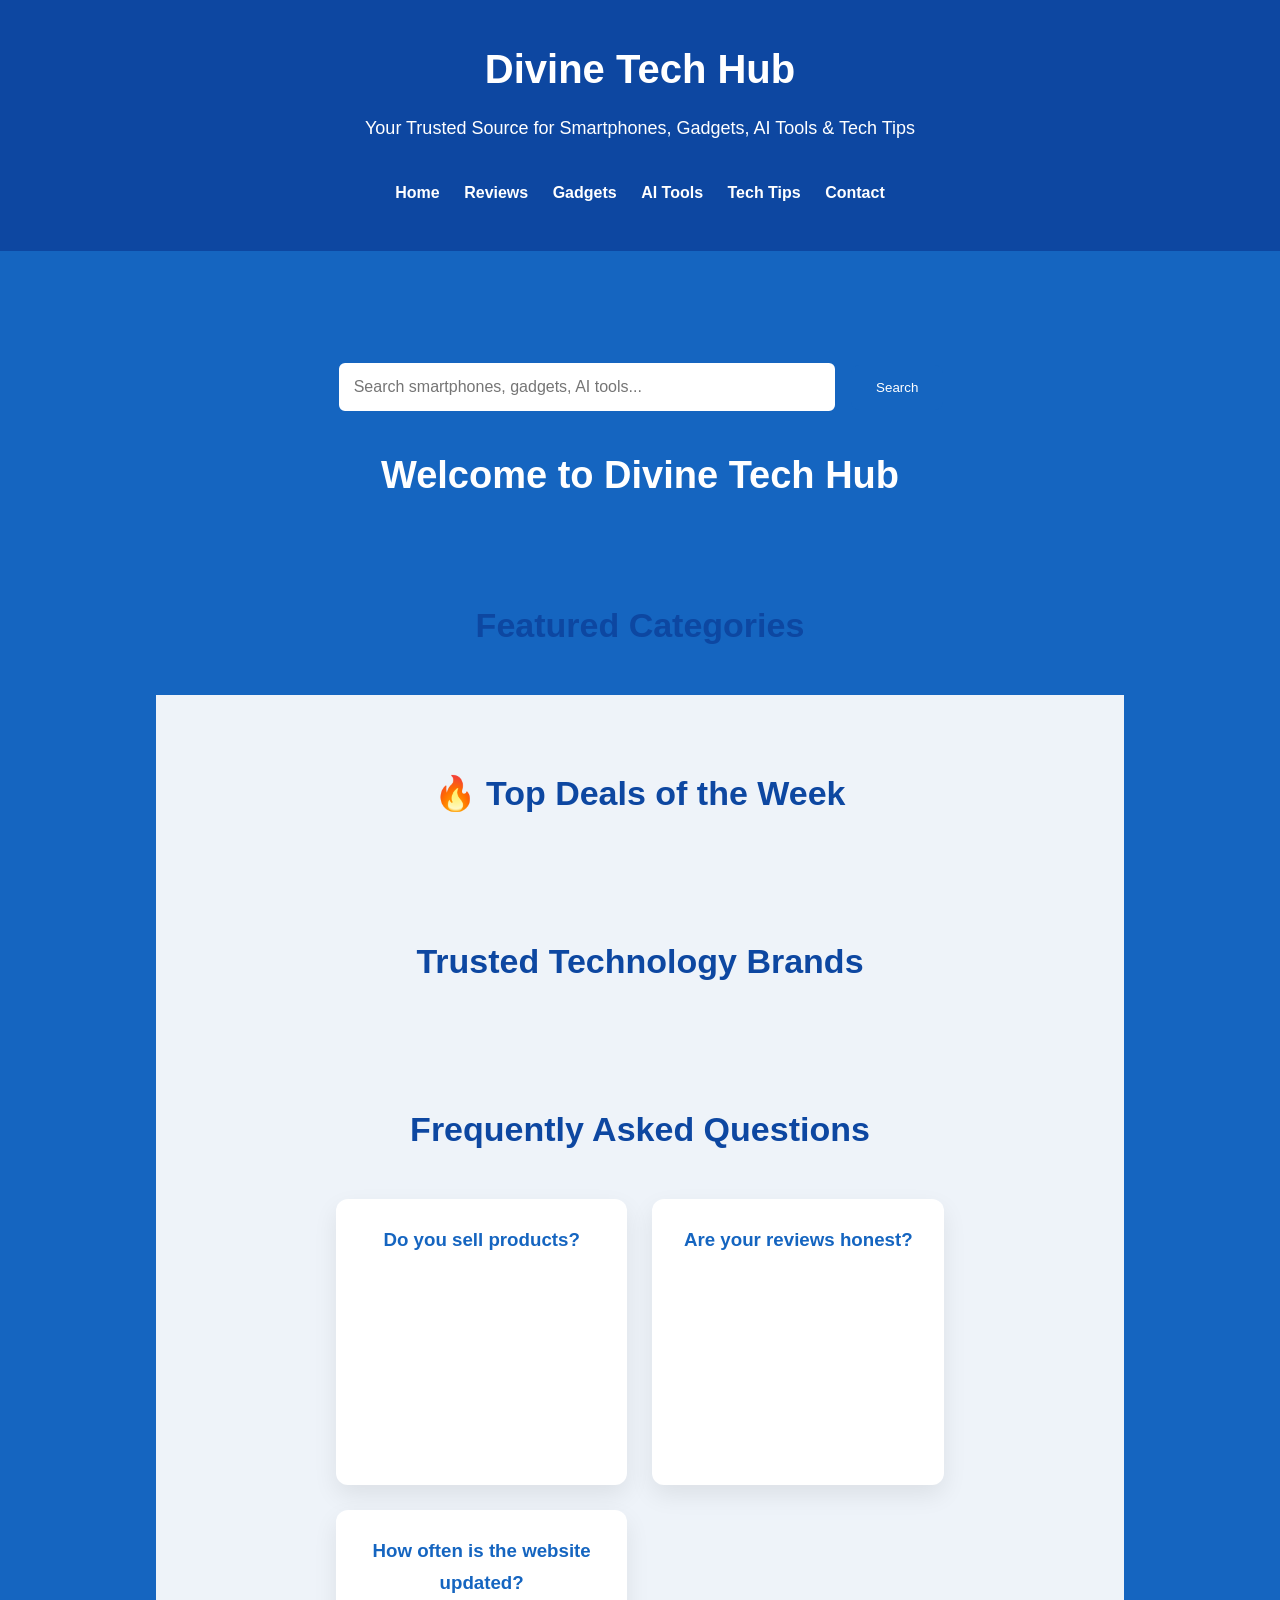
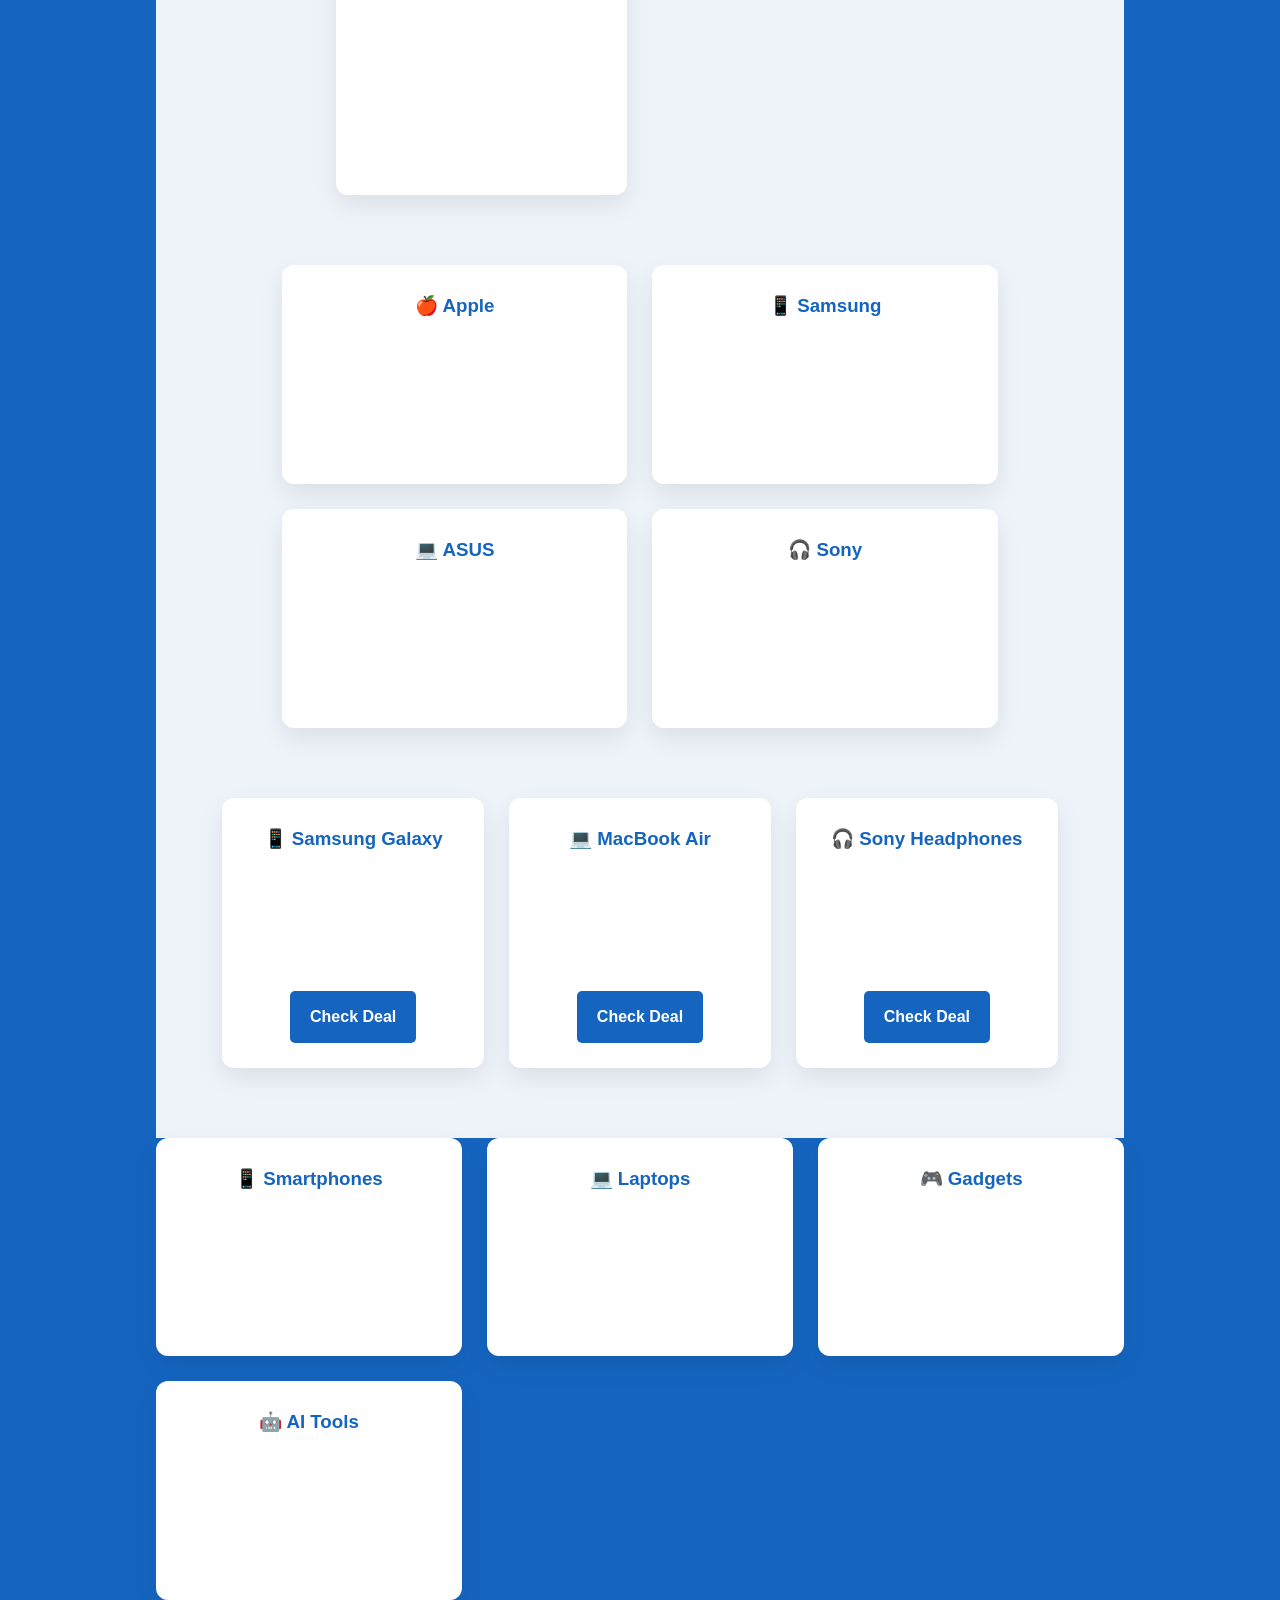
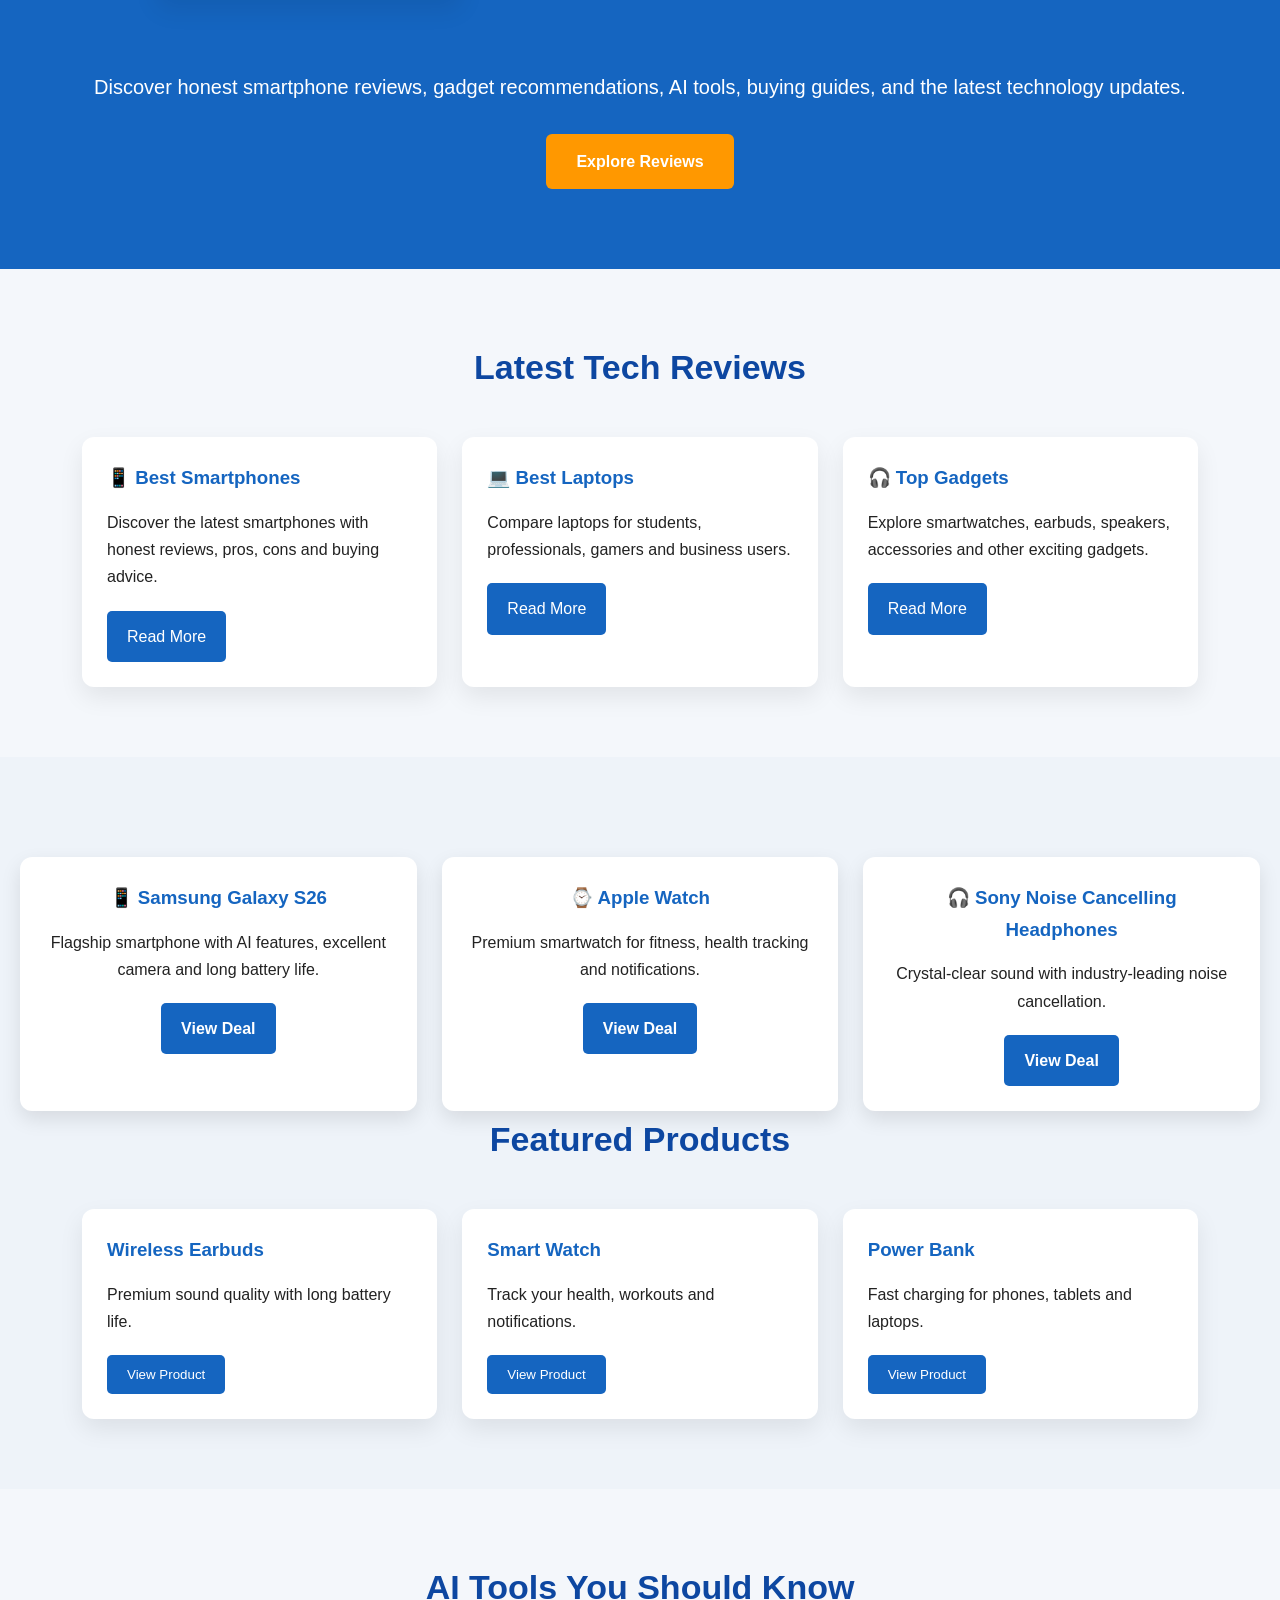
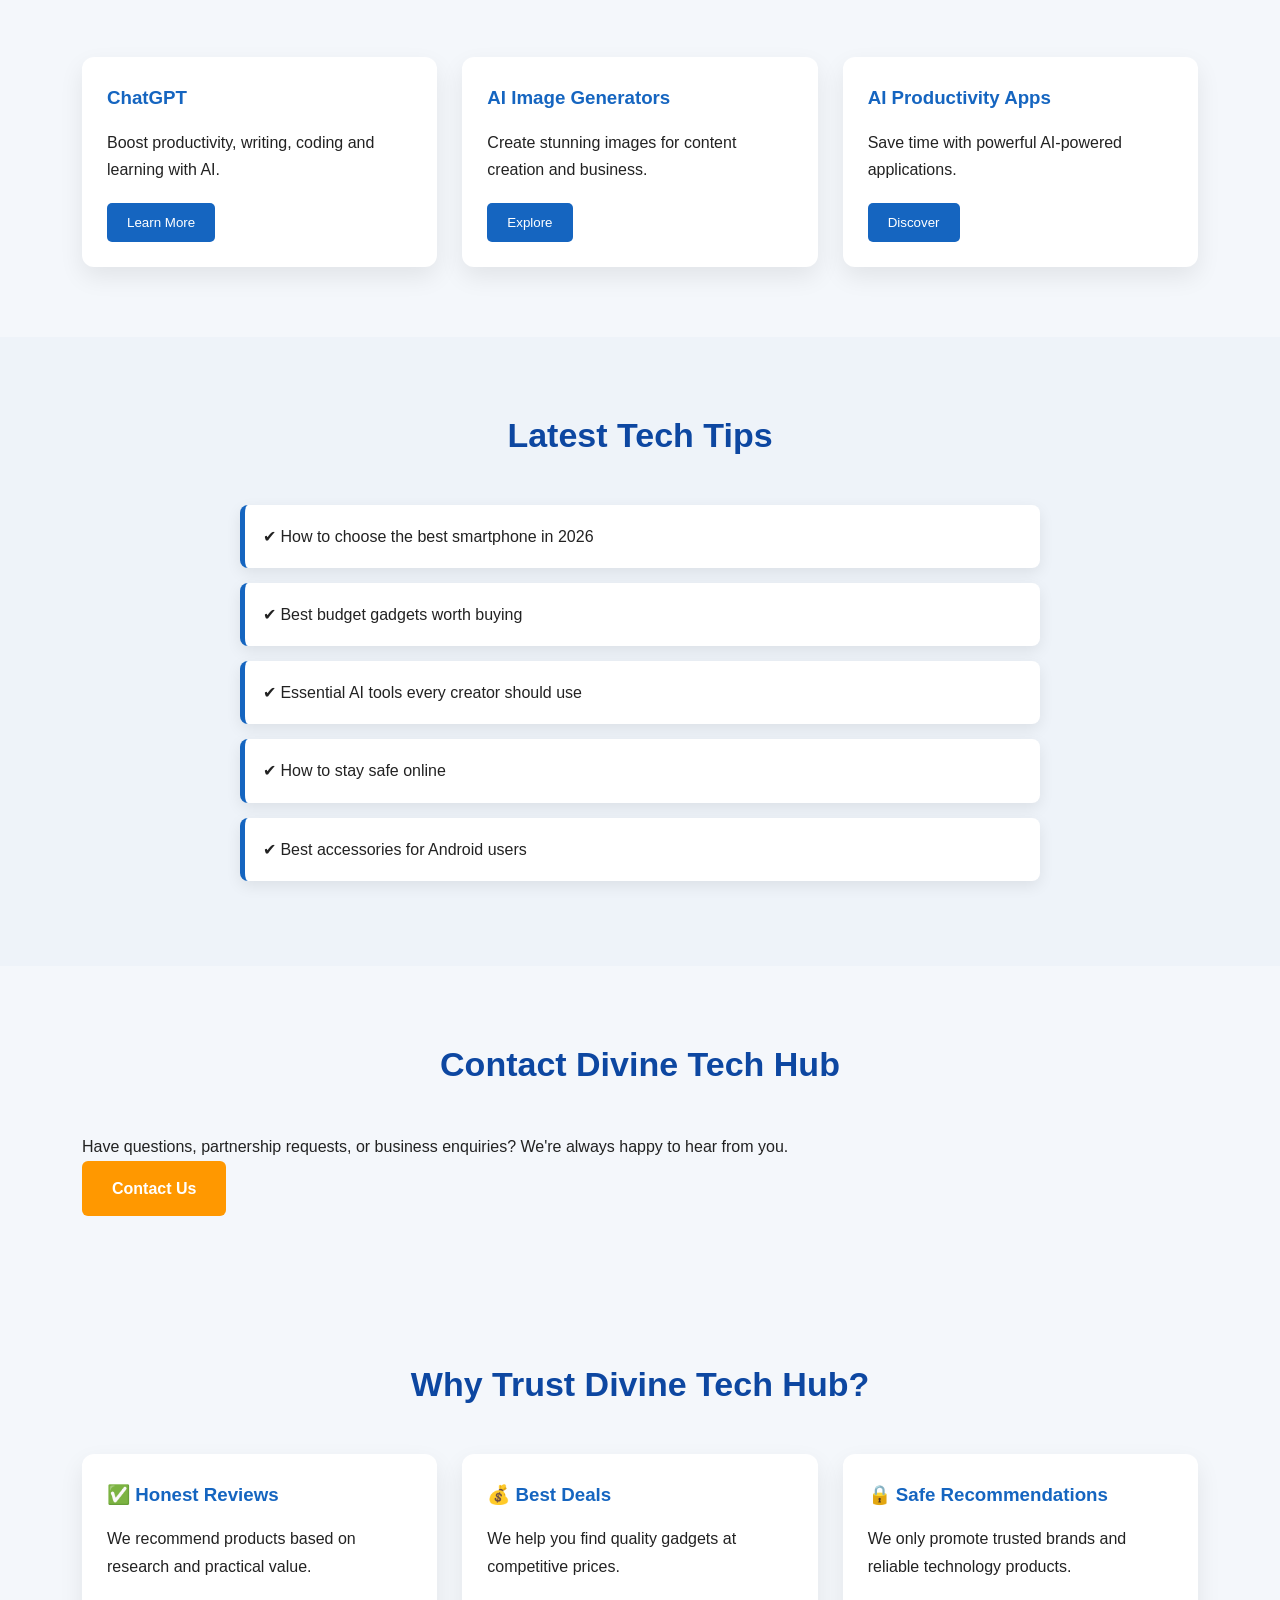
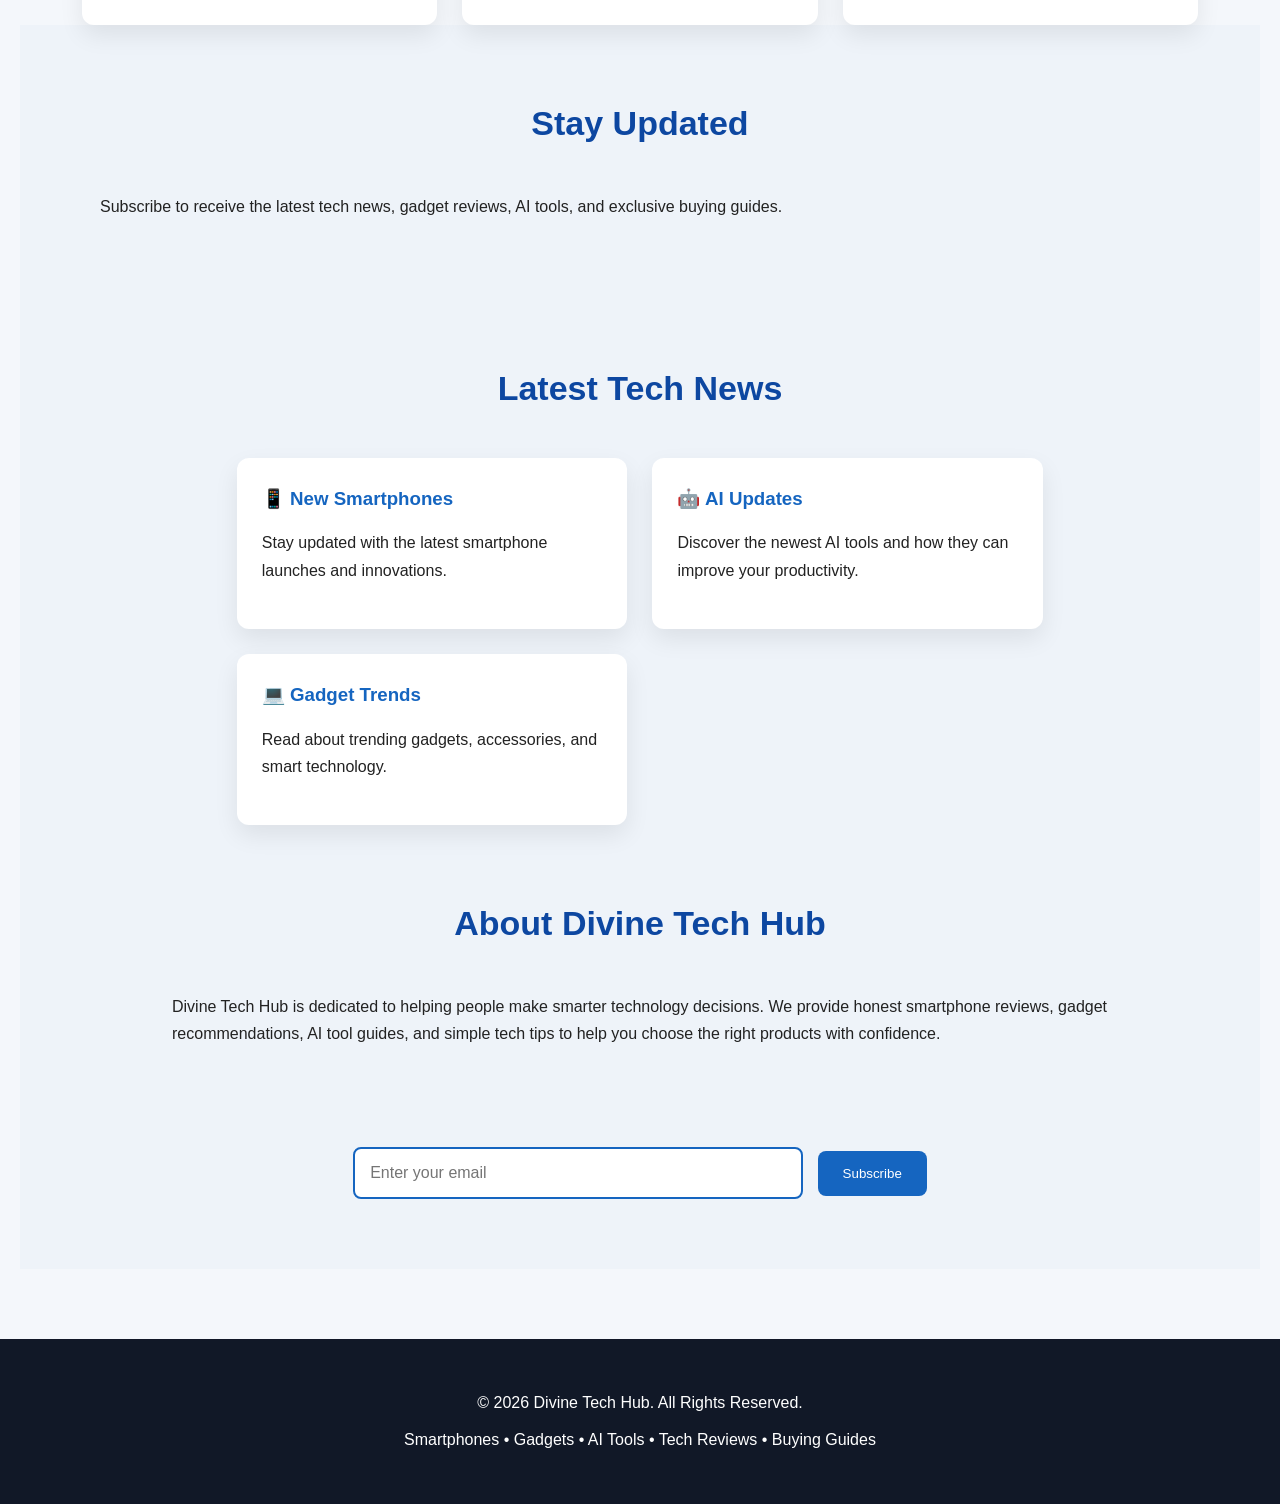
==== index.html @ bb9a8f01 "Update index.html" ====
<!DOCTYPE html>
<html lang="en">
<head>
<meta charset="UTF-8">
<meta name="viewport" content="width=device-width, initial-scale=1.0">
<title>Divine Tech Hub | Smart Technology Reviews & Buying Guides</title>
<link rel="stylesheet" href="style.css">
</head>

<body>

<header class="header">
    <div class="container">
        <h1>Divine Tech Hub</h1>
        <p>Your Trusted Source for Smartphones, Gadgets, AI Tools & Tech Tips</p>

        <nav>
            <ul>
                <li><a href="#home">Home</a></li>
                <li><a href="#reviews">Reviews</a></li>
                <li><a href="#gadgets">Gadgets</a></li>
                <li><a href="#ai">AI Tools</a></li>
                <li><a href="#tips">Tech Tips</a></li>
                <li><a href="#contact">Contact</a></li>
            </ul>
        </nav>
    </div>
</header>

<section id="home" class="hero">
    <div class="search-box">
    <input type="text" placeholder="Search smartphones, gadgets, AI tools...">
    <button>Search</button>
    </div>
    <div class="container">
        <h2>Welcome to Divine Tech Hub</h2>
<section class="section">

<div class="container">

<h2>Featured Categories</h2>
<section class="section dark">

<div class="container">

<h2>🔥 Top Deals of the Week</h2>
<section class="section">

<div class="container">

<h2>Trusted Technology Brands</h2>
<section class="section dark">

<div class="container">

<h2>Frequently Asked Questions</h2>

<div class="cards">

<div class="card">
<h3>Do you sell products?</h3>
<p>No. We review and recommend technology products and may earn a commission if you buy through our affiliate links.</p>
</div>

<div class="card">
<h3>Are your reviews honest?</h3>
<p>Yes. Our goal is to provide clear, balanced, and useful information to help readers make informed decisions.</p>
</div>

<div class="card">
<h3>How often is the website updated?</h3>
<p>We regularly publish new gadget reviews, AI tools, buying guides, and technology news.</p>
</div>

</div>

</div>

</section>
<div class="cards">

<div class="card">
<h3>🍎 Apple</h3>
<p>Premium iPhones, MacBooks, iPads, Apple Watch, and accessories.</p>
</div>

<div class="card">
<h3>📱 Samsung</h3>
<p>Galaxy smartphones, tablets, smartwatches, and home electronics.</p>
</div>

<div class="card">
<h3>💻 ASUS</h3>
<p>Reliable laptops, gaming PCs, and computer accessories.</p>
</div>

<div class="card">
<h3>🎧 Sony</h3>
<p>Industry-leading headphones, cameras, PlayStation, and audio products.</p>
</div>

</div>

</div>

</section>
<div class="cards">

<div class="card">
<h3>📱 Samsung Galaxy</h3>
<p>Flagship performance, amazing camera, and long battery life.</p>
<a href="#" class="btn">Check Deal</a>
</div>

<div class="card">
<h3>💻 MacBook Air</h3>
<p>Lightweight laptop for work, study, and content creation.</p>
<a href="#" class="btn">Check Deal</a>
</div>

<div class="card">
<h3>🎧 Sony Headphones</h3>
<p>Premium sound quality with industry-leading noise cancellation.</p>
<a href="#" class="btn">Check Deal</a>
</div>

</div>

</div>

    </section>
<div class="cards">

<div class="card">
<h3>📱 Smartphones</h3>
<p>Latest Android and iPhone reviews, comparisons, and buying guides.</p>
</div>

<div class="card">
<h3>💻 Laptops</h3>
<p>Best laptops for students, creators, business, and gaming.</p>
</div>

<div class="card">
<h3>🎮 Gadgets</h3>
<p>Smartwatches, earbuds, speakers, accessories, and smart home devices.</p>
</div>

<div class="card">
<h3>🤖 AI Tools</h3>
<p>Discover AI apps that help with work, study, and content creation.</p>
</div>

</div>

</div>

</section>
        <p>
            Discover honest smartphone reviews,
            gadget recommendations, AI tools,
            buying guides, and the latest technology updates.
        </p>

        <a href="#reviews" class="btn">
            Explore Reviews
        </a>
    </div>
</section>

<section id="reviews" class="section">
    <div class="container">

        <h2>Latest Tech Reviews</h2>

        <div class="cards">            <div class="card">
                <h3>📱 Best Smartphones</h3>
                <p>Discover the latest smartphones with honest reviews, pros, cons and buying advice.</p>
                <a href="#">Read More</a>
            </div>

            <div class="card">
                <h3>💻 Best Laptops</h3>
                <p>Compare laptops for students, professionals, gamers and business users.</p>
                <a href="#">Read More</a>
            </div>

            <div class="card">
                <h3>🎧 Top Gadgets</h3>
                <p>Explore smartwatches, earbuds, speakers, accessories and other exciting gadgets.</p>
                <a href="#">Read More</a>
            </div>

        </div>

    </div>
</section>

<section id="gadgets" class="section dark">
    <div class="featured-products">

<div class="card">
<h3>📱 Samsung Galaxy S26</h3>
<p>Flagship smartphone with AI features, excellent camera and long battery life.</p>
<a href="#" class="btn">View Deal</a>
</div>

<div class="card">
<h3>⌚ Apple Watch</h3>
<p>Premium smartwatch for fitness, health tracking and notifications.</p>
<a href="#" class="btn">View Deal</a>
</div>

<div class="card">
<h3>🎧 Sony Noise Cancelling Headphones</h3>
<p>Crystal-clear sound with industry-leading noise cancellation.</p>
<a href="#" class="btn">View Deal</a>
</div>

    </div>

<div class="container">

<h2>Featured Products</h2>

<div class="cards">

<div class="card">
<h3>Wireless Earbuds</h3>
<p>Premium sound quality with long battery life.</p>
<button>View Product</button>
</div>

<div class="card">
<h3>Smart Watch</h3>
<p>Track your health, workouts and notifications.</p>
<button>View Product</button>
</div>

<div class="card">
<h3>Power Bank</h3>
<p>Fast charging for phones, tablets and laptops.</p>
<button>View Product</button>
</div>

</div>

</div>

</section><section id="ai" class="section">

<div class="container">

<h2>AI Tools You Should Know</h2>

<div class="cards">

<div class="card">
<h3>ChatGPT</h3>
<p>Boost productivity, writing, coding and learning with AI.</p>
<button>Learn More</button>
</div>

<div class="card">
<h3>AI Image Generators</h3>
<p>Create stunning images for content creation and business.</p>
<button>Explore</button>
</div>

<div class="card">
<h3>AI Productivity Apps</h3>
<p>Save time with powerful AI-powered applications.</p>
<button>Discover</button>
</div>

</div>

</div>

</section>

<section id="tips" class="section dark">

<div class="container">

<h2>Latest Tech Tips</h2>

<ul class="tips">

<li>✔ How to choose the best smartphone in 2026</li>

<li>✔ Best budget gadgets worth buying</li>

<li>✔ Essential AI tools every creator should use</li>

<li>✔ How to stay safe online</li>

<li>✔ Best accessories for Android users</li>

</ul>

</div>

  </section><section id="contact" class="section">

<div class="container">

<h2>Contact Divine Tech Hub</h2>

<p>
Have questions, partnership requests, or business enquiries?
We're always happy to hear from you.
</p>

<a href="mailto:contact@divinetechhub.com" class="btn">
Contact Us
</a>

</div>

</section>
    <section class="section">

<div class="container">

<h2>Why Trust Divine Tech Hub?</h2>

<div class="cards">

<div class="card">
<h3>✅ Honest Reviews</h3>
<p>We recommend products based on research and practical value.</p>
</div>

<div class="card">
<h3>💰 Best Deals</h3>
<p>We help you find quality gadgets at competitive prices.</p>
</div>

<div class="card">
<h3>🔒 Safe Recommendations</h3>
<p>We only promote trusted brands and reliable technology products.</p>
</div>

</div>

</div>
        <section class="section dark">

<div class="container">

<h2>Stay Updated</h2>

<p>Subscribe to receive the latest tech news, gadget reviews, AI tools, and exclusive buying guides.</p>
<section class="section">

<div class="container">
<section class="section dark">

<div class="container">

<h2>Latest Tech News</h2>

<div class="cards">

<div class="card">
<h3>📱 New Smartphones</h3>
<p>Stay updated with the latest smartphone launches and innovations.</p>
</div>

<div class="card">
<h3>🤖 AI Updates</h3>
<p>Discover the newest AI tools and how they can improve your productivity.</p>
</div>

<div class="card">
<h3>💻 Gadget Trends</h3>
<p>Read about trending gadgets, accessories, and smart technology.</p>
</div>

</div>

</div>

</section>
<h2>About Divine Tech Hub</h2>

<p>
Divine Tech Hub is dedicated to helping people make smarter technology decisions.
We provide honest smartphone reviews, gadget recommendations, AI tool guides, and simple tech tips to help you choose the right products with confidence.
</p>

</div>

</section>
<form class="newsletter">

<input type="email" placeholder="Enter your email">

<button type="submit">Subscribe</button>

</form>

</div>

        </section>

                                                                   </section>

<footer>

<div class="container">

<p>&copy; 2026 Divine Tech Hub. All Rights Reserved.</p>

<p>
Smartphones • Gadgets • AI Tools • Tech Reviews • Buying Guides
</p>

</div>

</footer>

</body>

  </html>
---- style.css ----
/* ===============================
   DIVINE TECH HUB
   PREMIUM STYLE
================================= */

*{
    margin:0;
    padding:0;
    box-sizing:border-box;
}

body{
    font-family:Arial,Helvetica,sans-serif;
    background:#f4f7fb;
    color:#222;
    line-height:1.7;
}

.container{
    width:90%;
    max-width:1200px;
    margin:auto;
}

.header{
    background:#0d47a1;
    color:#fff;
    text-align:center;
    padding:35px 20px;
}

.header h1{
    font-size:40px;
    margin-bottom:10px;
}

.header p{
    font-size:18px;
}

nav ul{
    list-style:none;
    margin-top:25px;
}

nav ul li{
    display:inline-block;
    margin:10px;
}

nav ul li a{
    color:#fff;
    text-decoration:none;
    font-weight:bold;
}

.hero{
    background:#1565c0;
    color:white;
    text-align:center;
    padding:80px 20px;
}

.hero h2{
    font-size:38px;
    margin-bottom:20px;
}

.hero p{
    font-size:20px;
    margin-bottom:30px;
  }.btn{
    display:inline-block;
    background:#ff9800;
    color:white;
    text-decoration:none;
    padding:14px 30px;
    border-radius:6px;
    font-weight:bold;
    transition:.3s;
}

.btn:hover{
    background:#e68900;
}.featured-products{
display:grid;
grid-template-columns:repeat(auto-fit,minmax(280px,1fr));
gap:25px;
margin-top:30px;
}

.featured-products .card{
background:#fff;
border-radius:12px;
padding:25px;
box-shadow:0 8px 20px rgba(0,0,0,.1);
text-align:center;
}

.featured-products .card:hover{
transform:translateY(-8px);
transition:.3s;
   }

.section{
    padding:70px 20px;
}

.dark{
    background:#eef3f9;
}

.section h2{
    text-align:center;
    font-size:34px;
    margin-bottom:40px;
    color:#0d47a1;
}

.cards{
    display:grid;
    grid-template-columns:repeat(auto-fit,minmax(260px,1fr));
    gap:25px;
}

.card{
    background:white;
    border-radius:12px;
    padding:25px;
    box-shadow:0 10px 25px rgba(0,0,0,.08);
    transition:.3s;
}

.card:hover{
    transform:translateY(-8px);
}

.card h3{
    margin-bottom:15px;
    color:#1565c0;
}

.card p{
    margin-bottom:20px;
}

.card a,
.card button{
    display:inline-block;
    background:#1565c0;
    color:white;
    border:none;
    padding:12px 20px;
    border-radius:5px;
    cursor:pointer;
    text-decoration:none;
  }.card button:hover,
.card a:hover{
    background:#0d47a1;
}

.tips{
    max-width:800px;
    margin:0 auto;
    list-style:none;
}

.tips li{
    background:white;
    margin:15px 0;
    padding:18px;
    border-left:5px solid #1565c0;
    border-radius:8px;
    box-shadow:0 5px 15px rgba(0,0,0,.08);
}

footer{
    background:#111827;
    color:white;
    text-align:center;
    padding:40px 20px;
}

footer p{
    margin:10px 0;
}

@media(max-width:768px){

.header h1{
    font-size:30px;
}

.hero h2{
    font-size:28px;
}

.hero p{
    font-size:17px;
}

nav ul li{
    display:block;
    margin:12px 0;
}

.section h2{
    font-size:28px;
}

  }.search-box{
    margin:30px auto;
    text-align:center;
}

.search-box input{
    width:70%;
    max-width:500px;
    padding:15px;
    border:2px solid #1565c0;
    border-radius:8px;
    font-size:16px;
}

.search-box button{
    padding:15px 25px;
    background:#1565c0;
    color:white;
    border:none;
    border-radius:8px;
    cursor:pointer;
    margin-left:10px;
   }
.newsletter{
text-align:center;
margin-top:30px;
}

.newsletter input{
padding:15px;
width:60%;
max-width:450px;
border:2px solid #1565c0;
border-radius:8px;
font-size:16px;
}

.newsletter button{
padding:15px 25px;
background:#1565c0;
color:white;
border:none;
border-radius:8px;
cursor:pointer;
margin-left:10px;
}
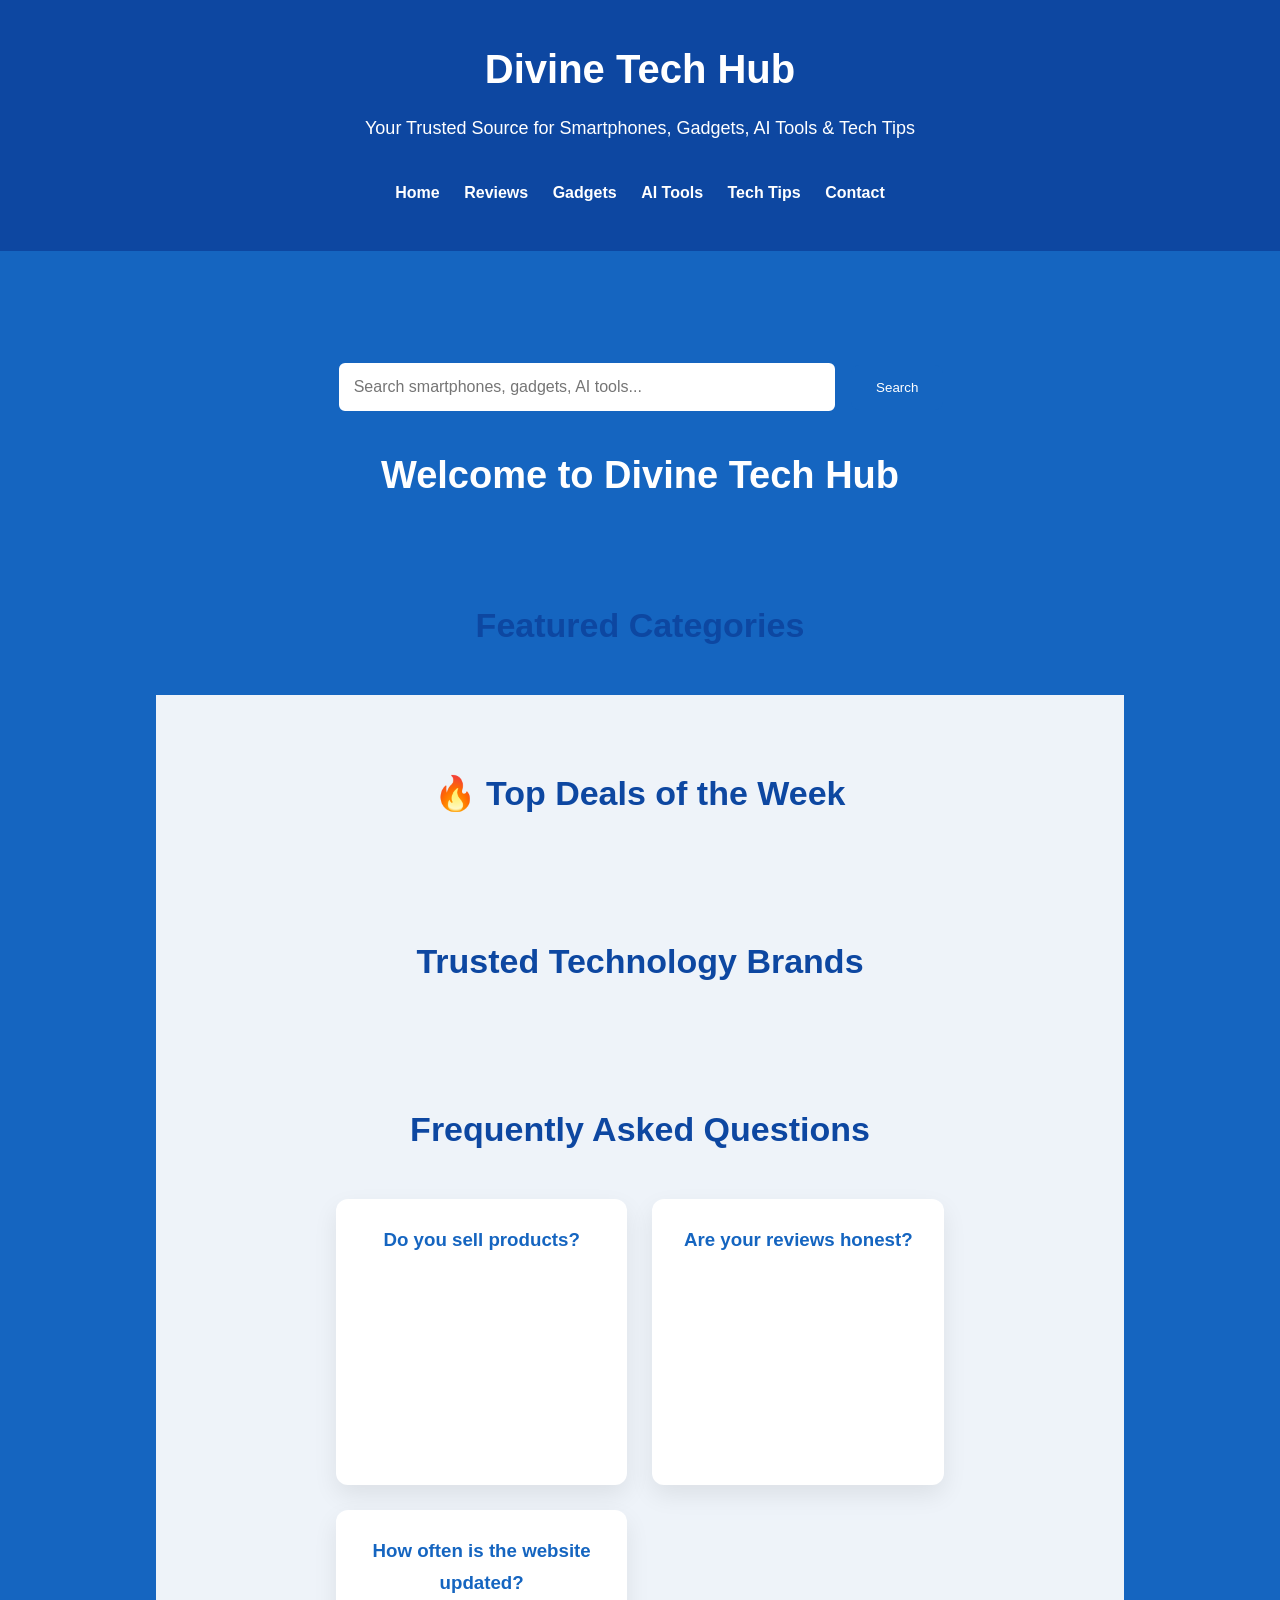
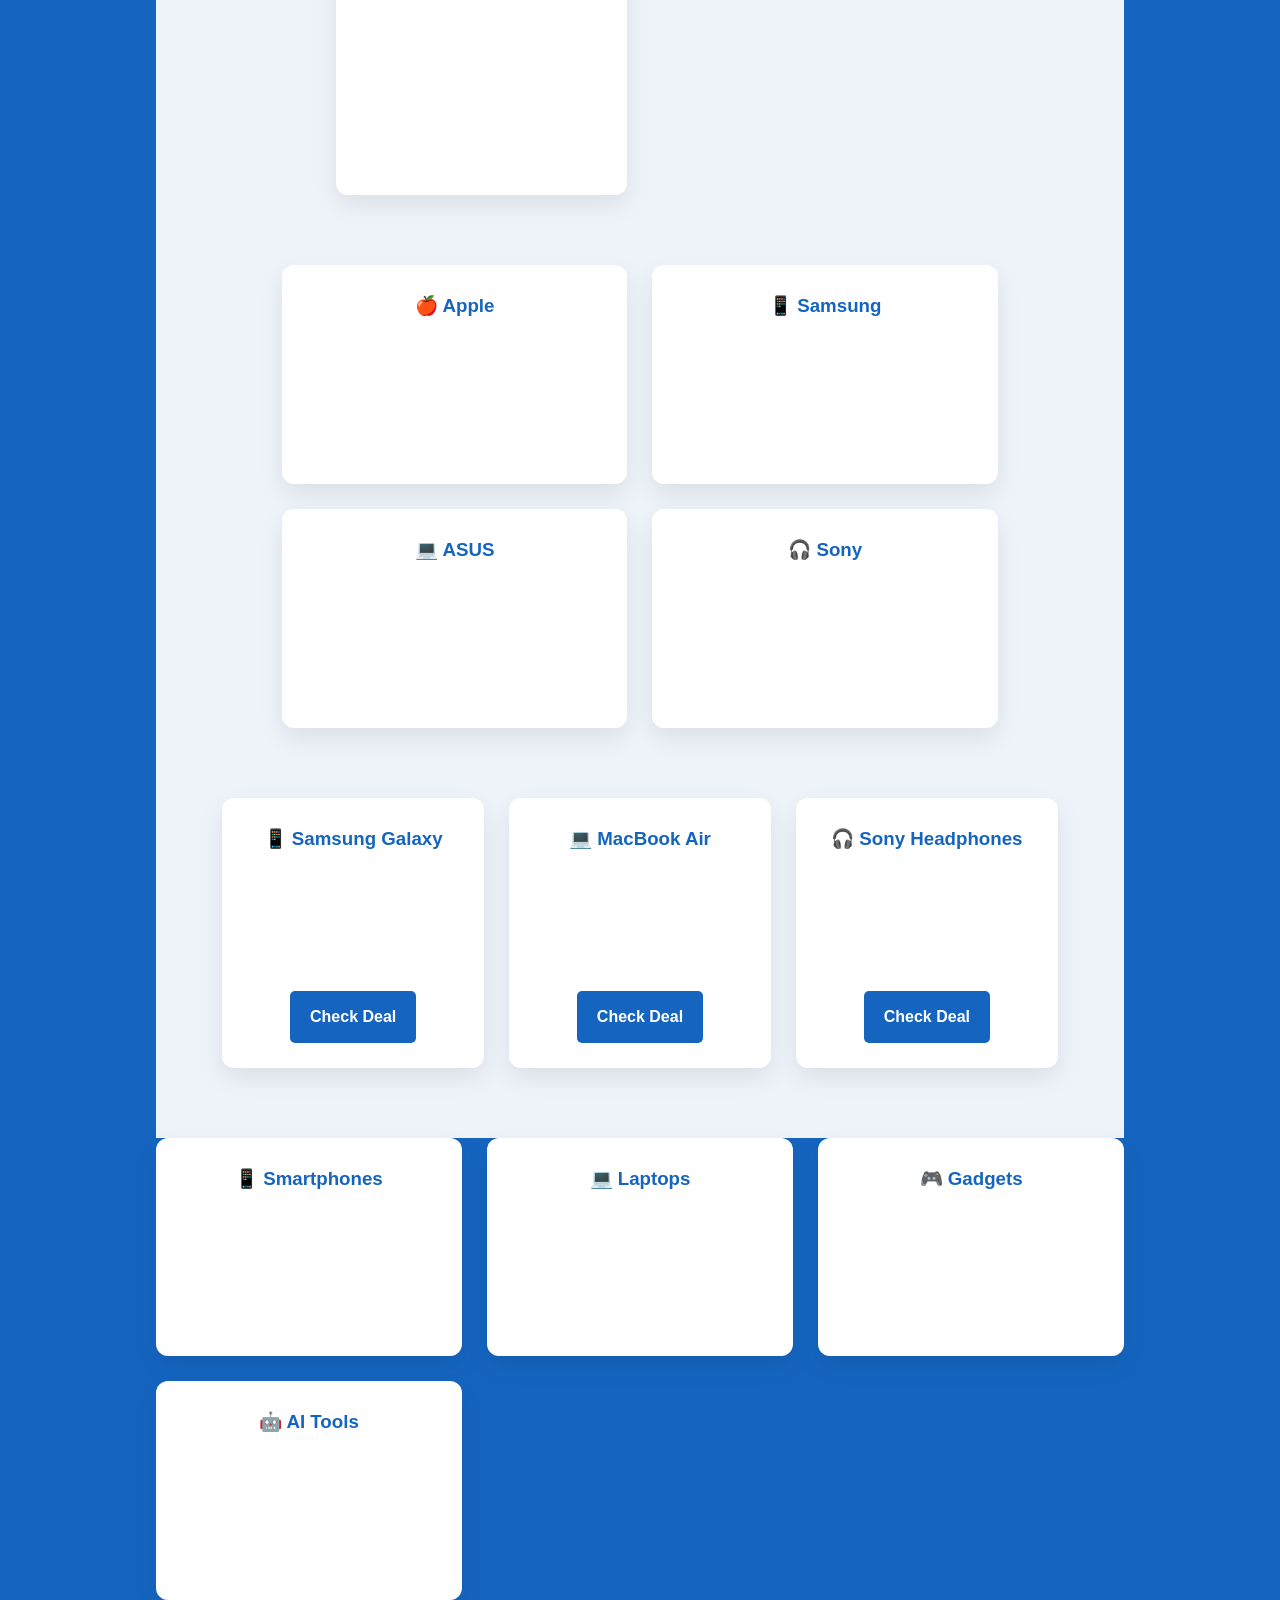
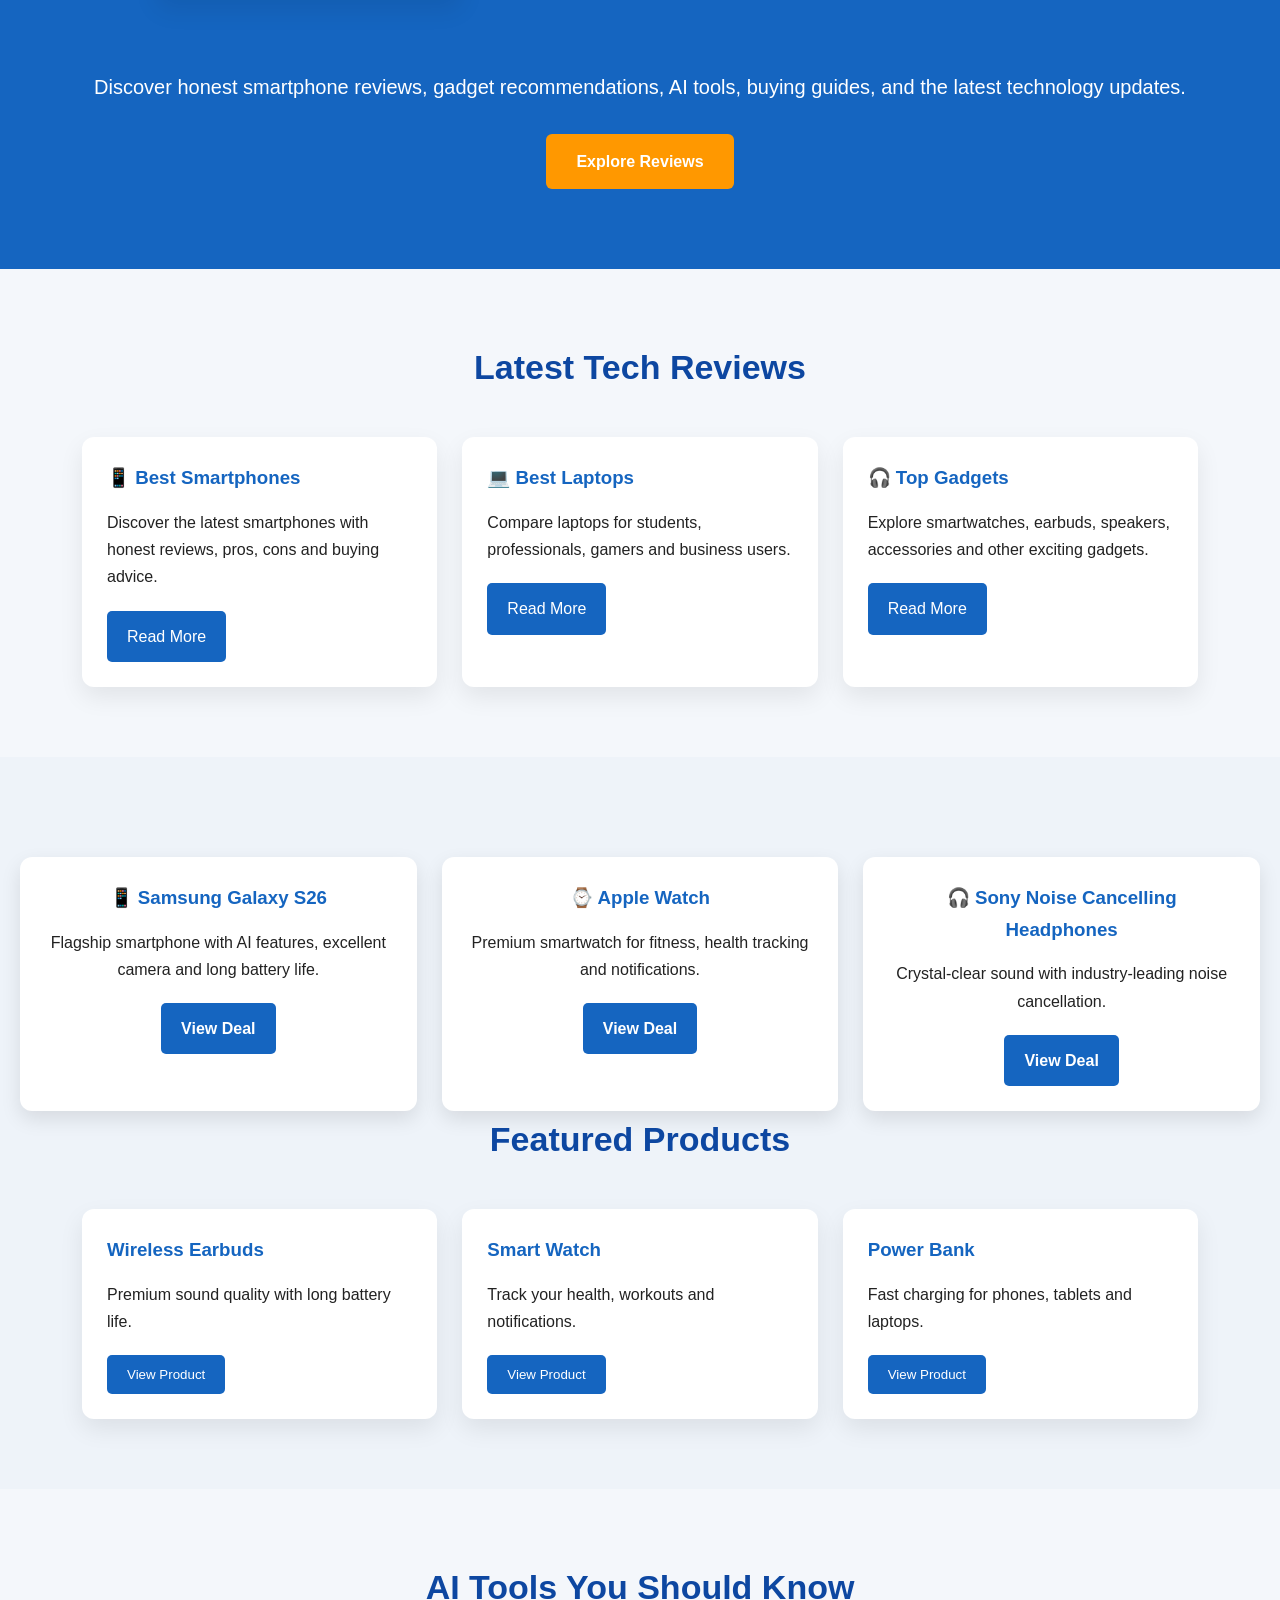
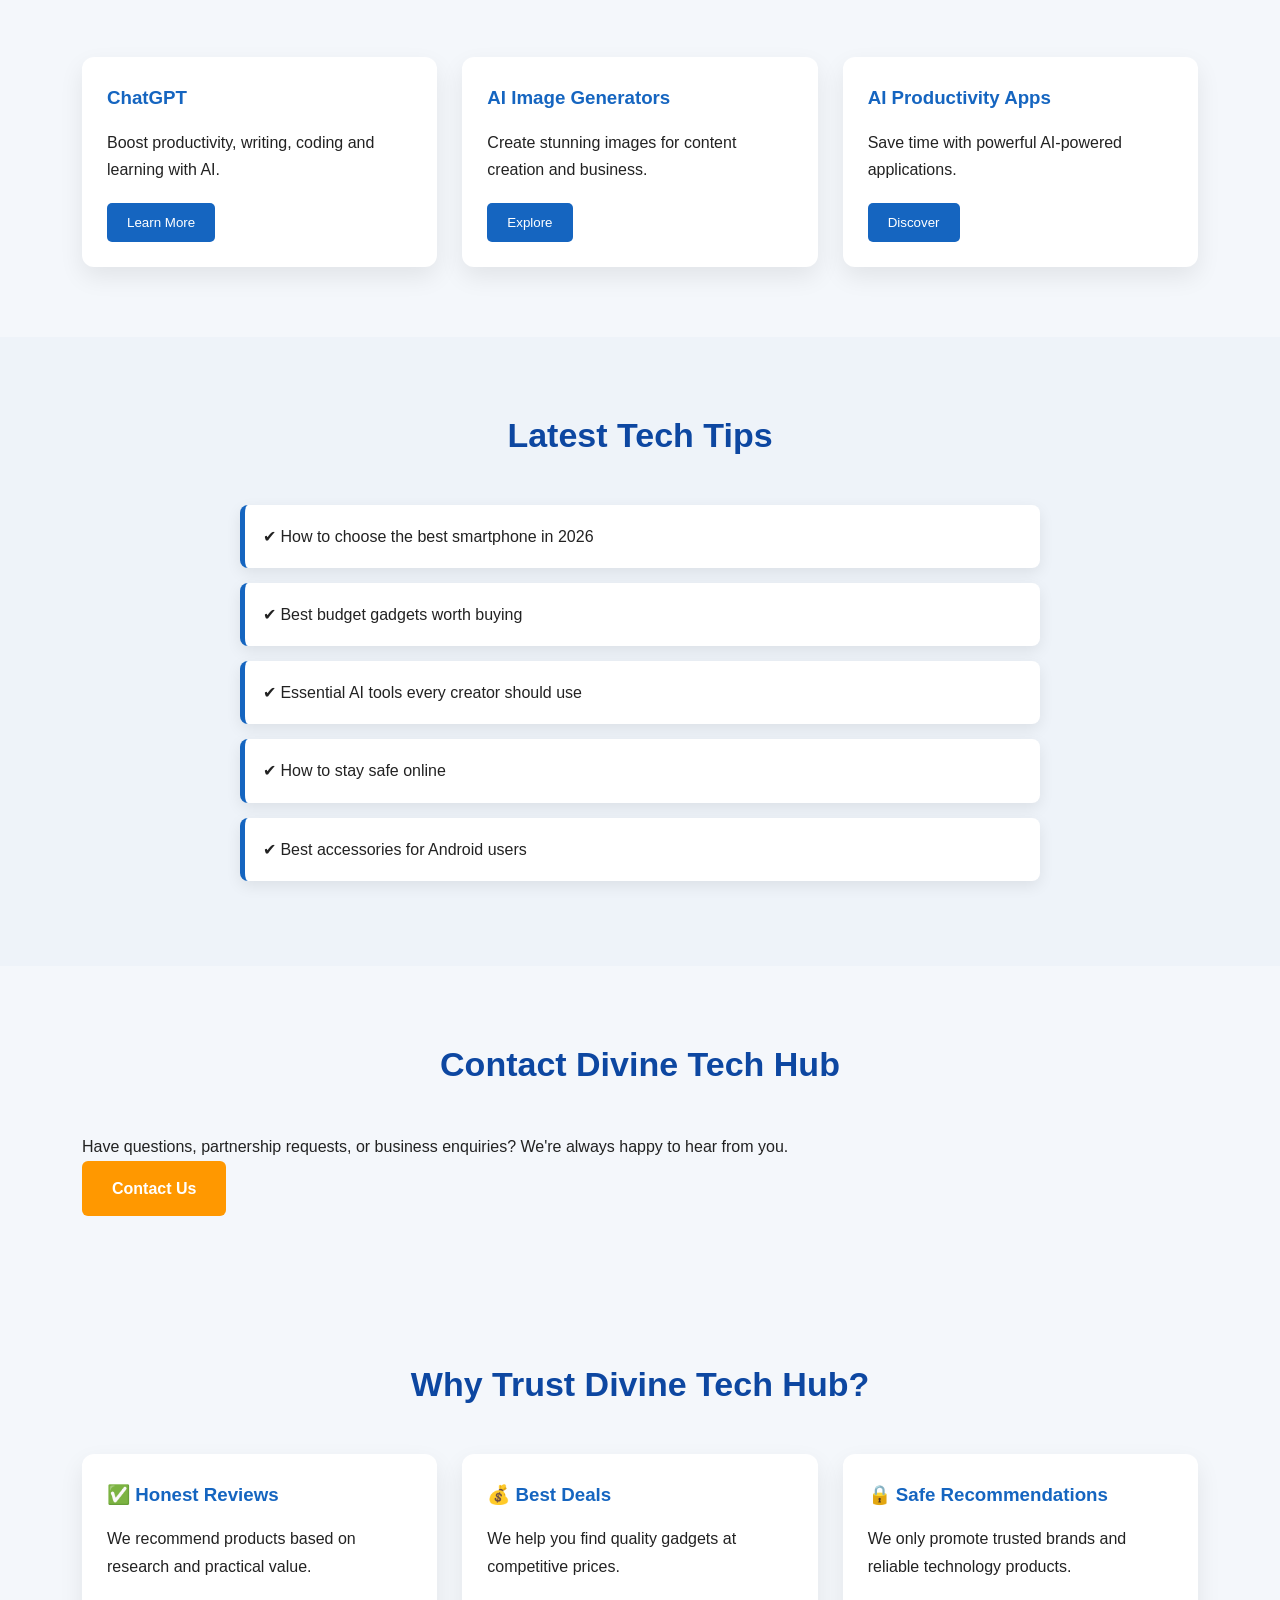
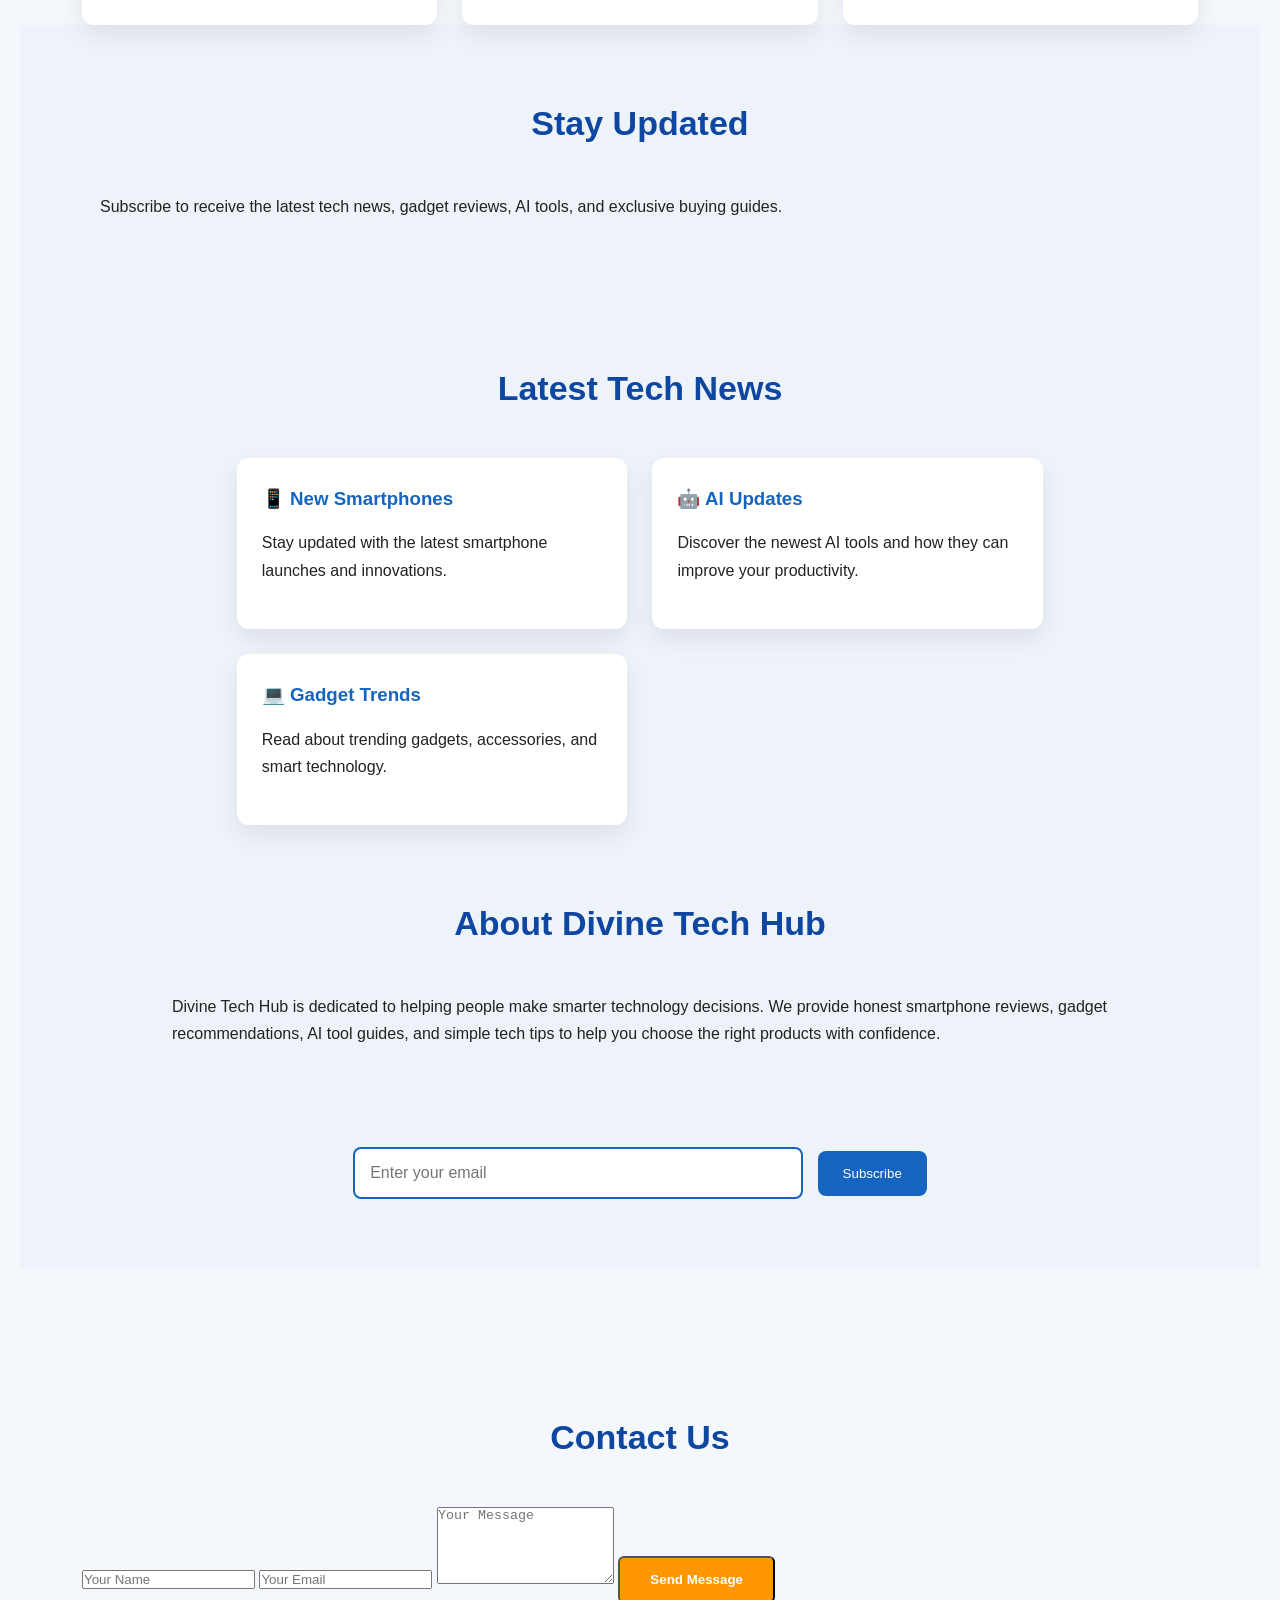
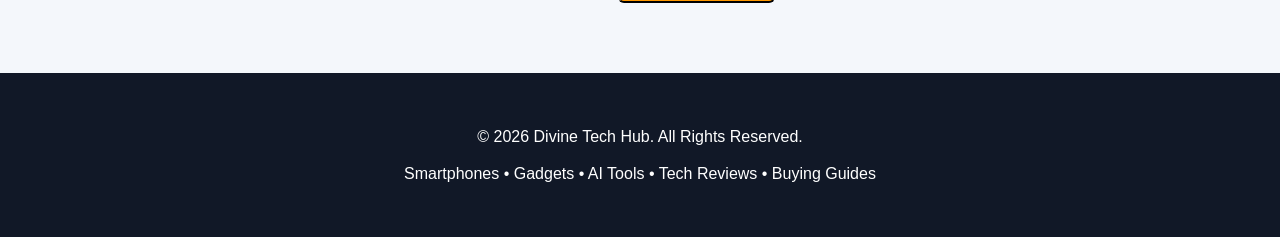
==== commit 2a428887: "Update index.html" ====
--- a/index.html
+++ b/index.html
@@ -406,7 +406,27 @@
         </section>
 
                                                                    </section>
-
+<section class="section">
+
+<div class="container">
+
+<h2>Contact Us</h2>
+
+<form class="contact-form">
+
+<input type="text" placeholder="Your Name" required>
+
+<input type="email" placeholder="Your Email" required>
+
+<textarea placeholder="Your Message" rows="5" required></textarea>
+
+<button type="submit" class="btn">Send Message</button>
+
+</form>
+
+</div>
+
+</section>
 <footer>
 
 <div class="container">
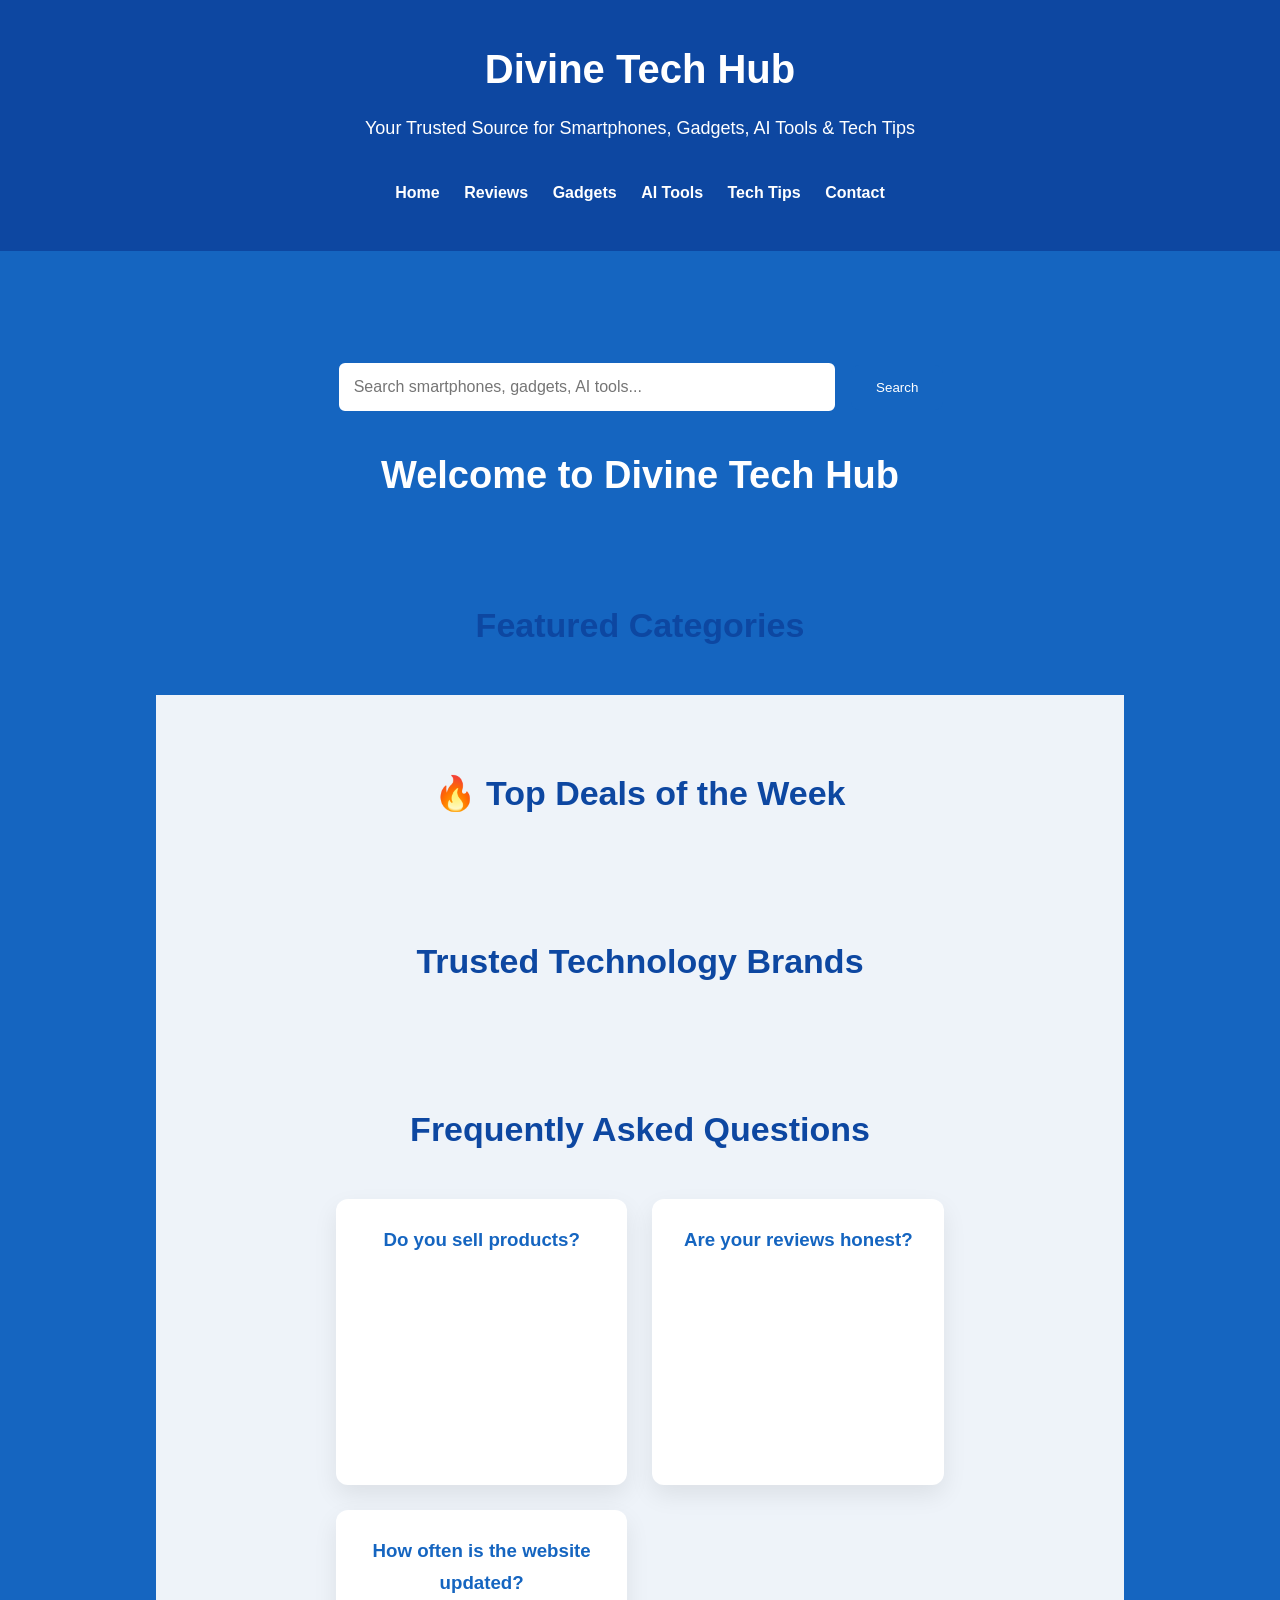
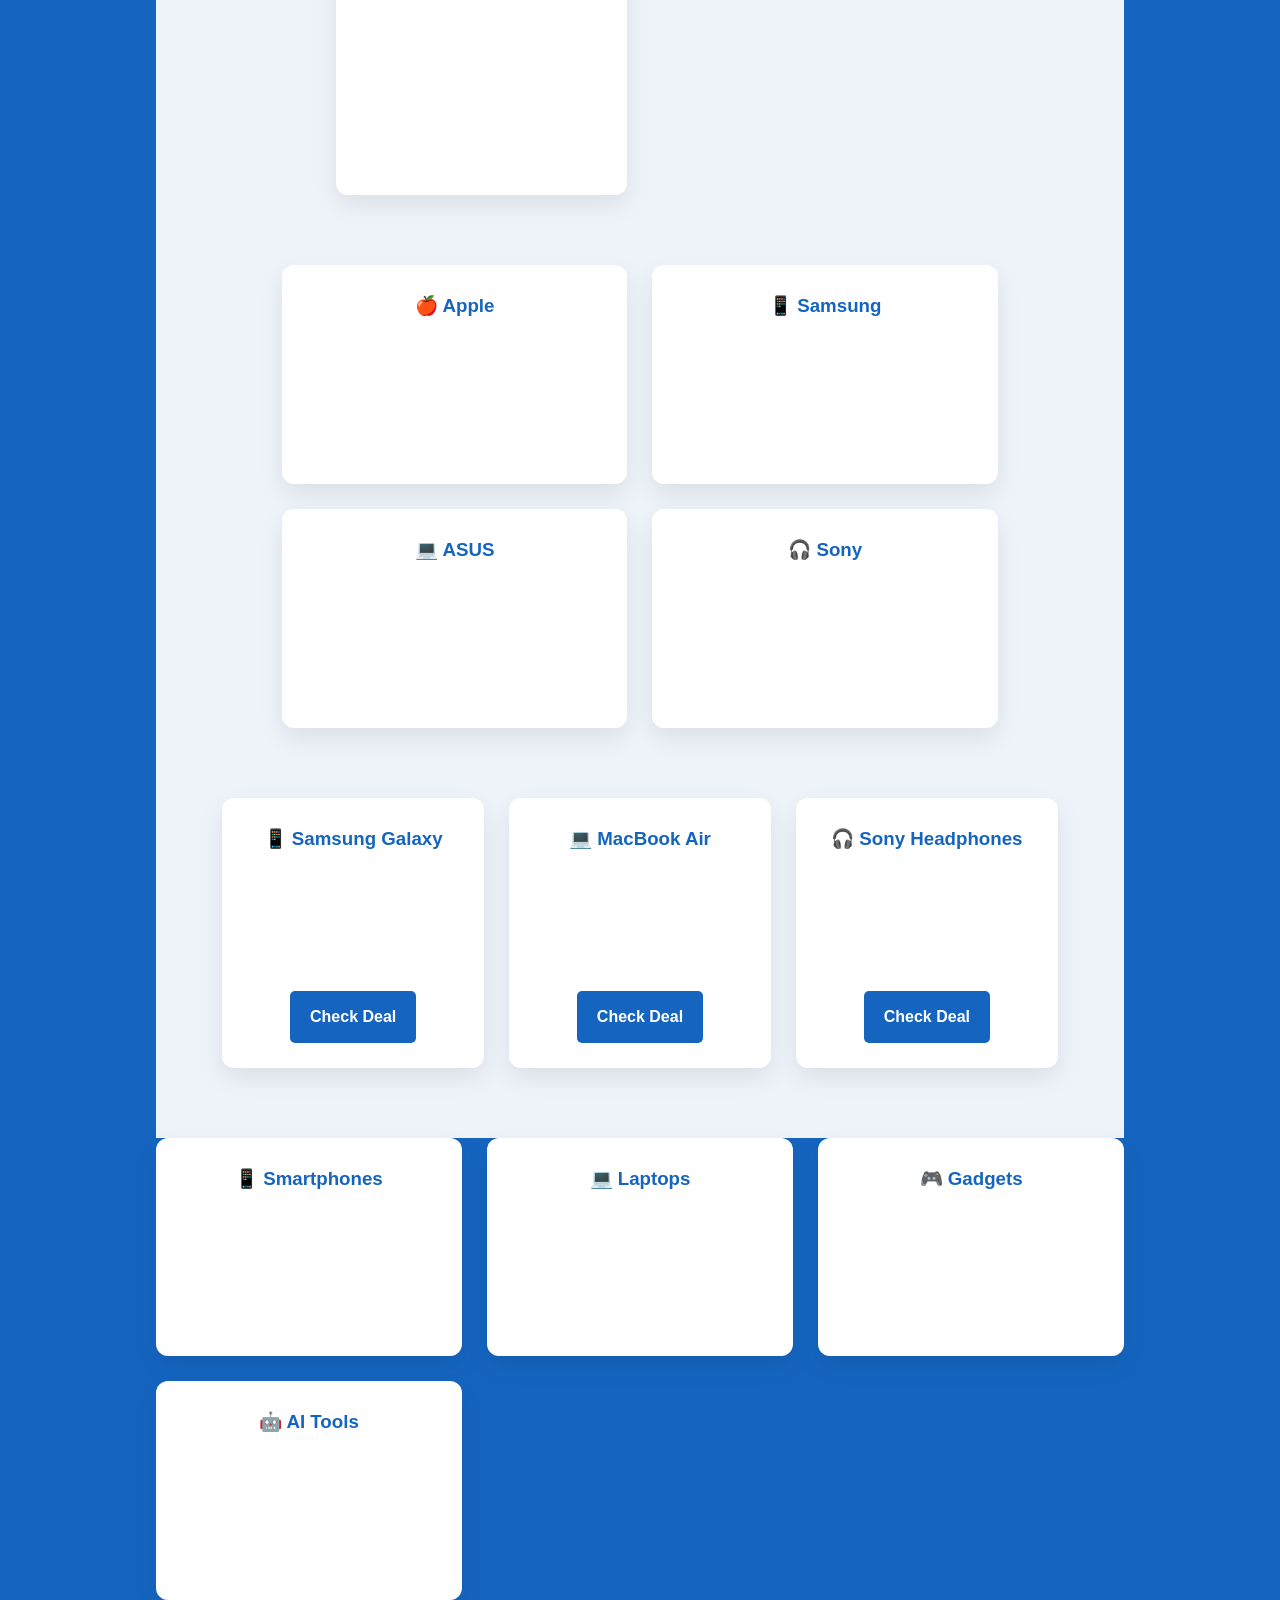
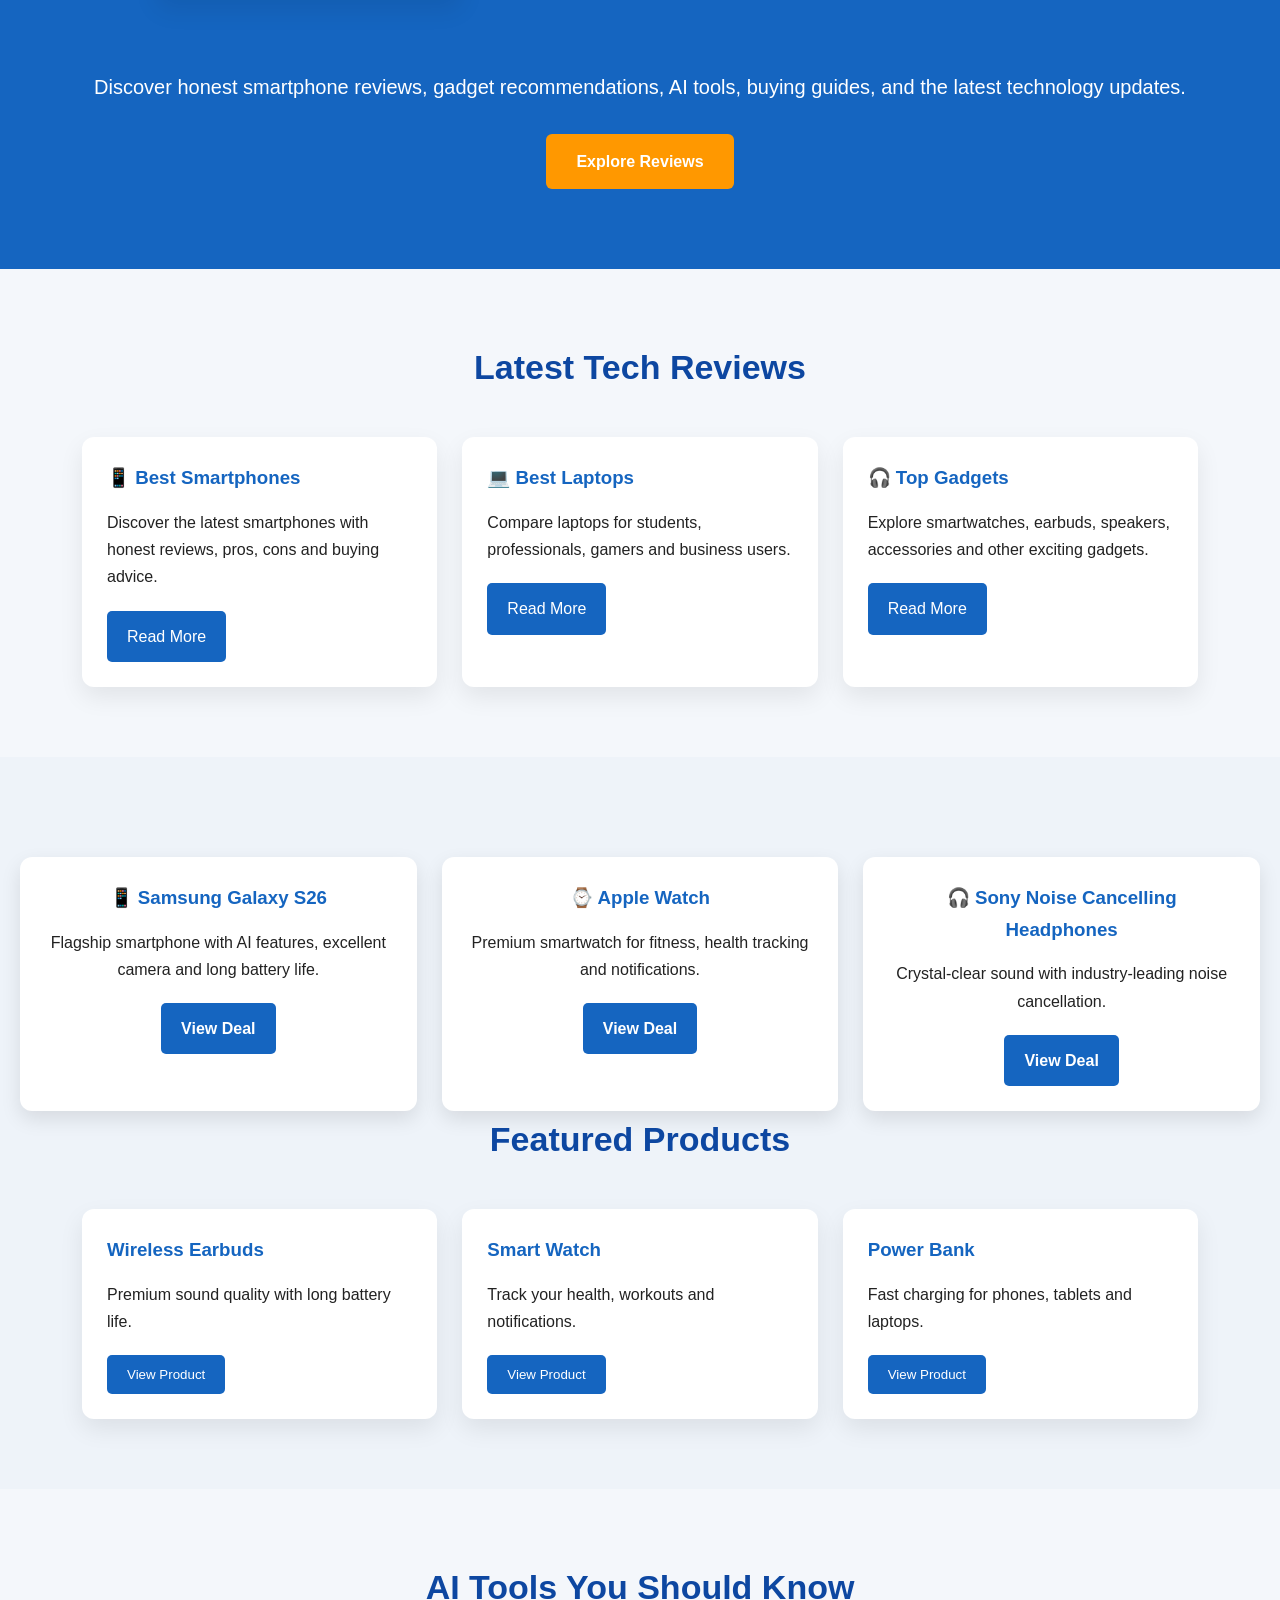
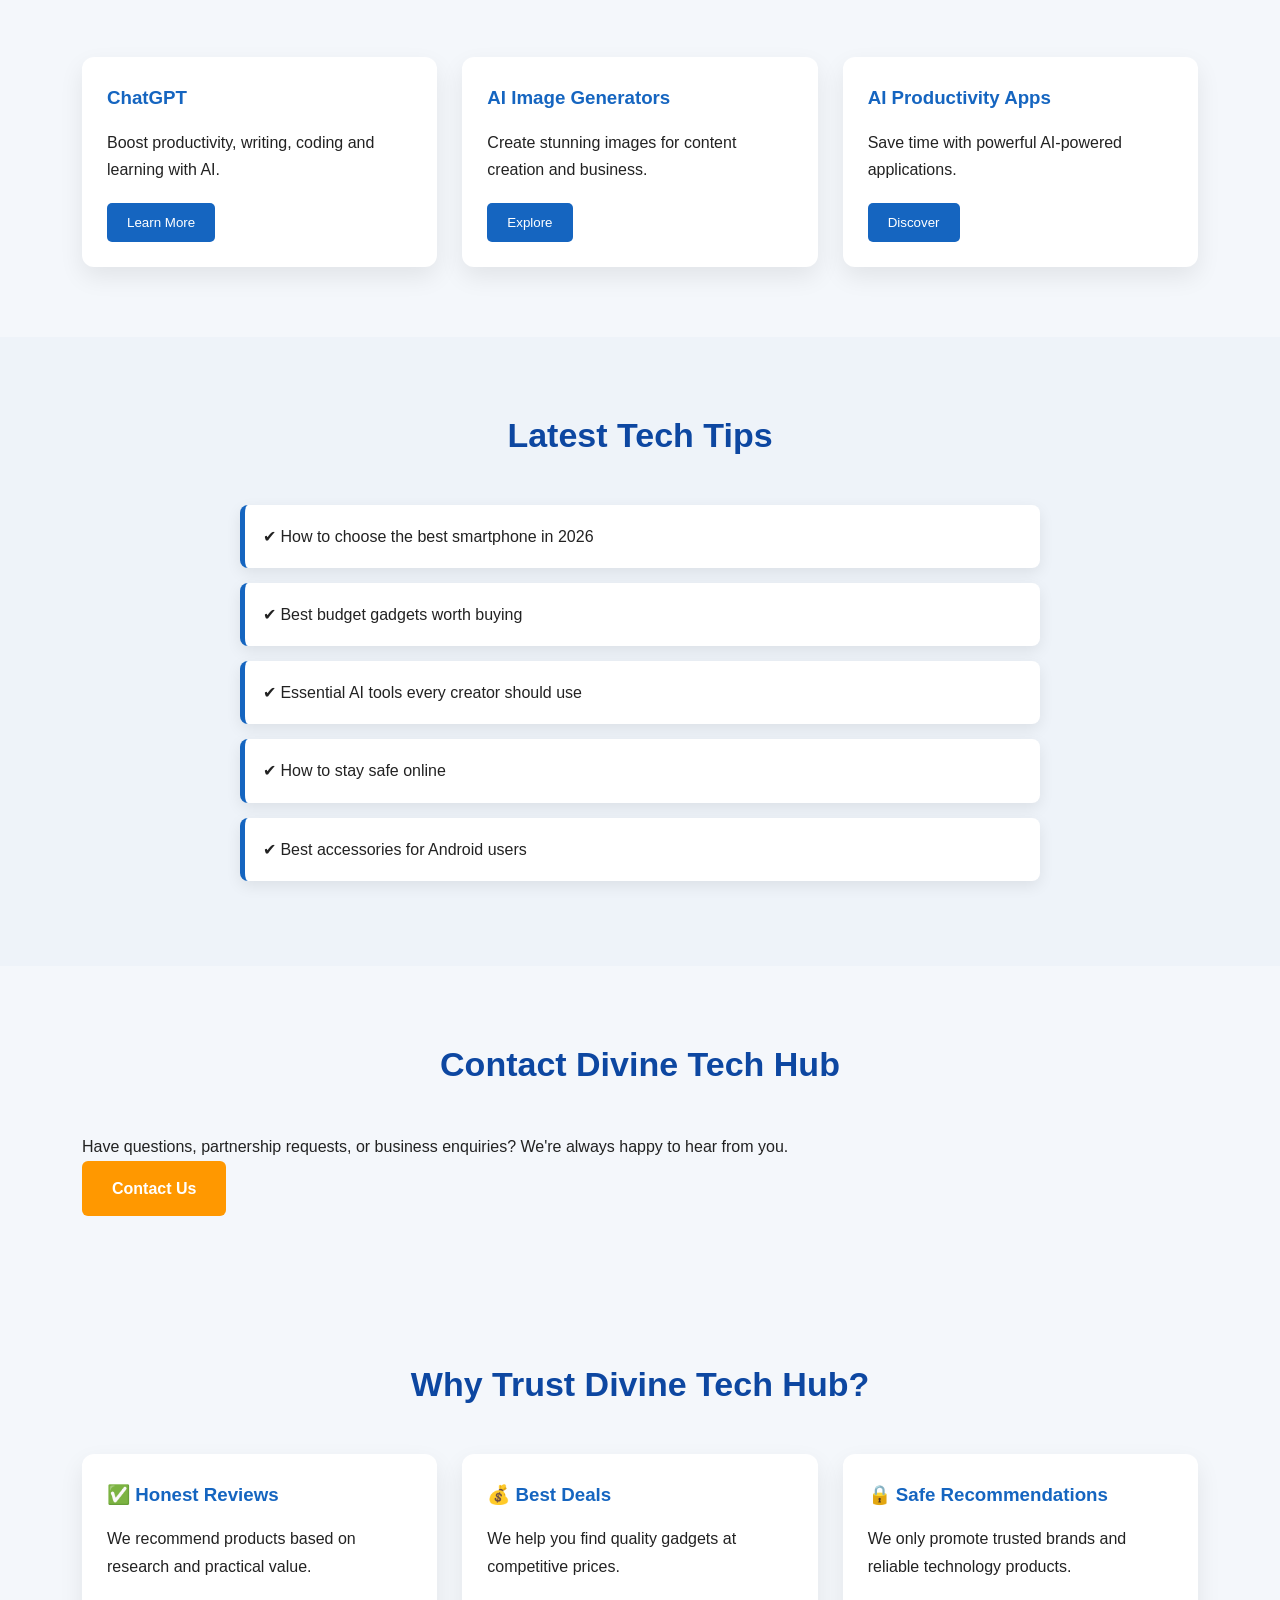
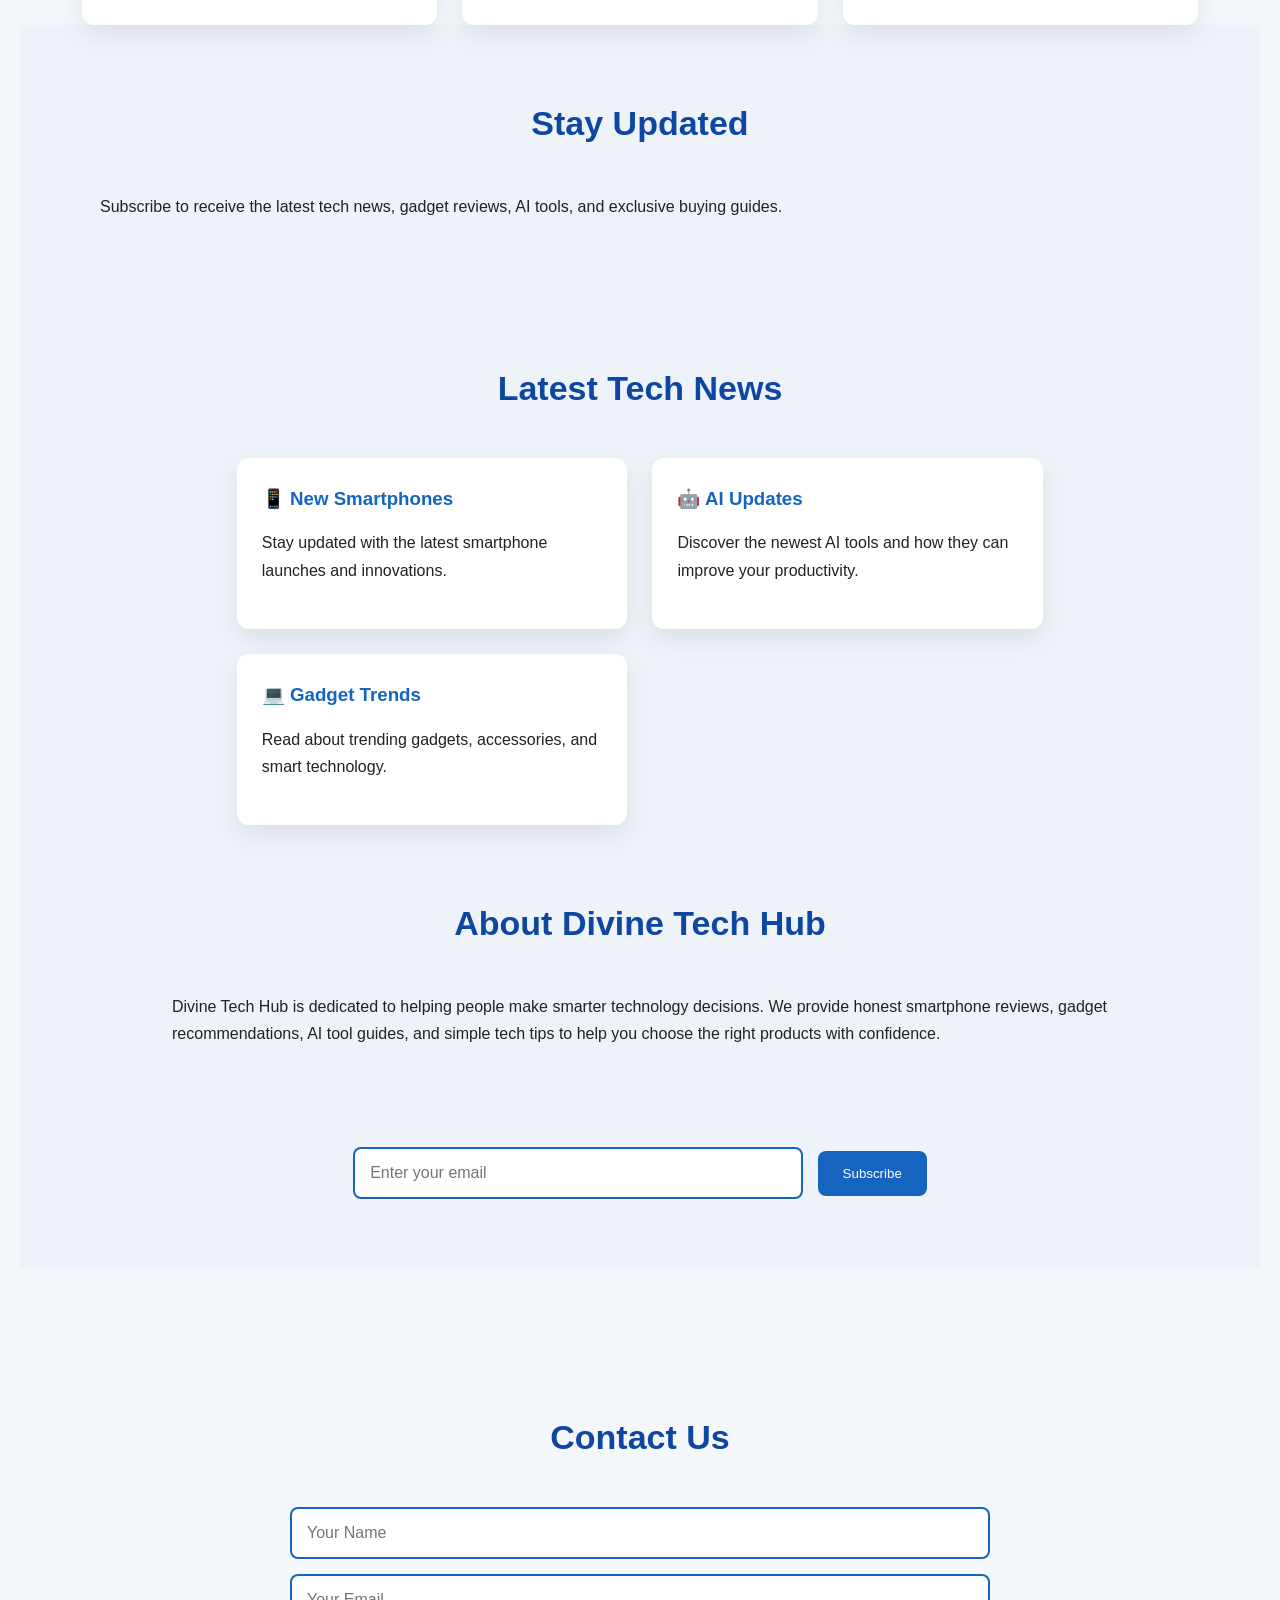
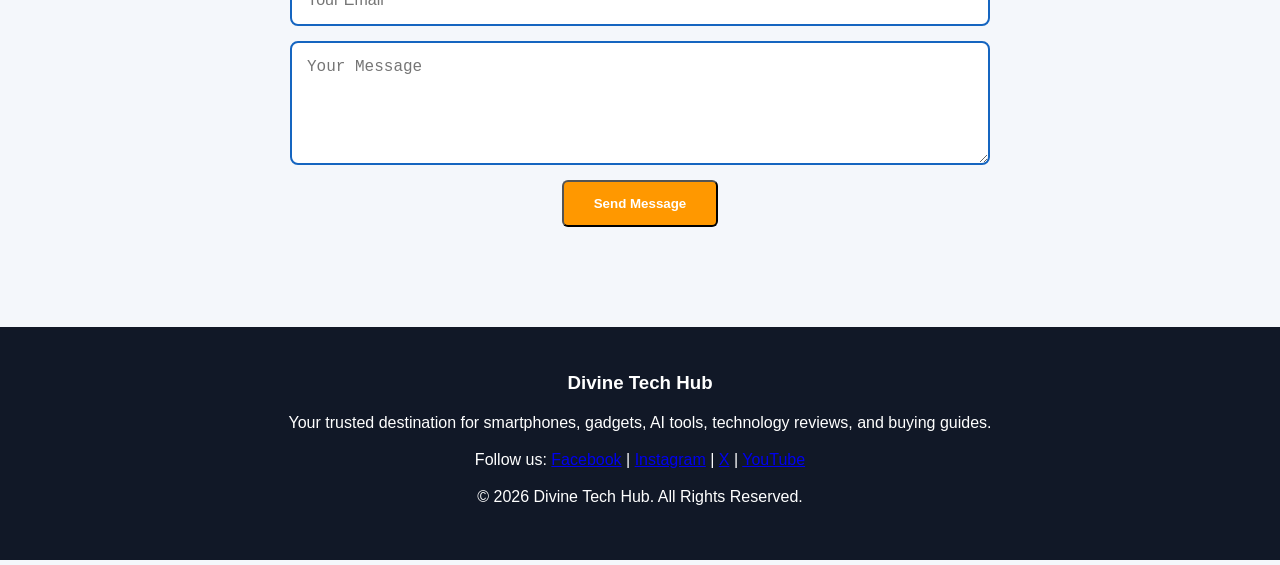
==== commit 7a43ee68: "Update index.html" ====
--- a/index.html
+++ b/index.html
@@ -431,12 +431,20 @@
 
 <div class="container">
 
+<h3>Divine Tech Hub</h3>
+
+<p>Your trusted destination for smartphones, gadgets, AI tools, technology reviews, and buying guides.</p>
+
+<p>
+Follow us:
+<a href="#">Facebook</a> |
+<a href="#">Instagram</a> |
+<a href="#">X</a> |
+<a href="#">YouTube</a>
+</p>
+
 <p>&copy; 2026 Divine Tech Hub. All Rights Reserved.</p>
 
-<p>
-Smartphones • Gadgets • AI Tools • Tech Reviews • Buying Guides
-</p>
-
 </div>
 
 </footer>
--- a/style.css
+++ b/style.css
@@ -254,3 +254,26 @@
 cursor:pointer;
 margin-left:10px;
 }
+.contact-form{
+max-width:700px;
+margin:30px auto;
+display:flex;
+flex-direction:column;
+gap:15px;
+}
+
+.contact-form input,
+.contact-form textarea{
+padding:15px;
+border:2px solid #1565c0;
+border-radius:8px;
+font-size:16px;
+}
+
+.contact-form textarea{
+resize:vertical;
+}
+
+.contact-form button{
+align-self:center;
+                                }
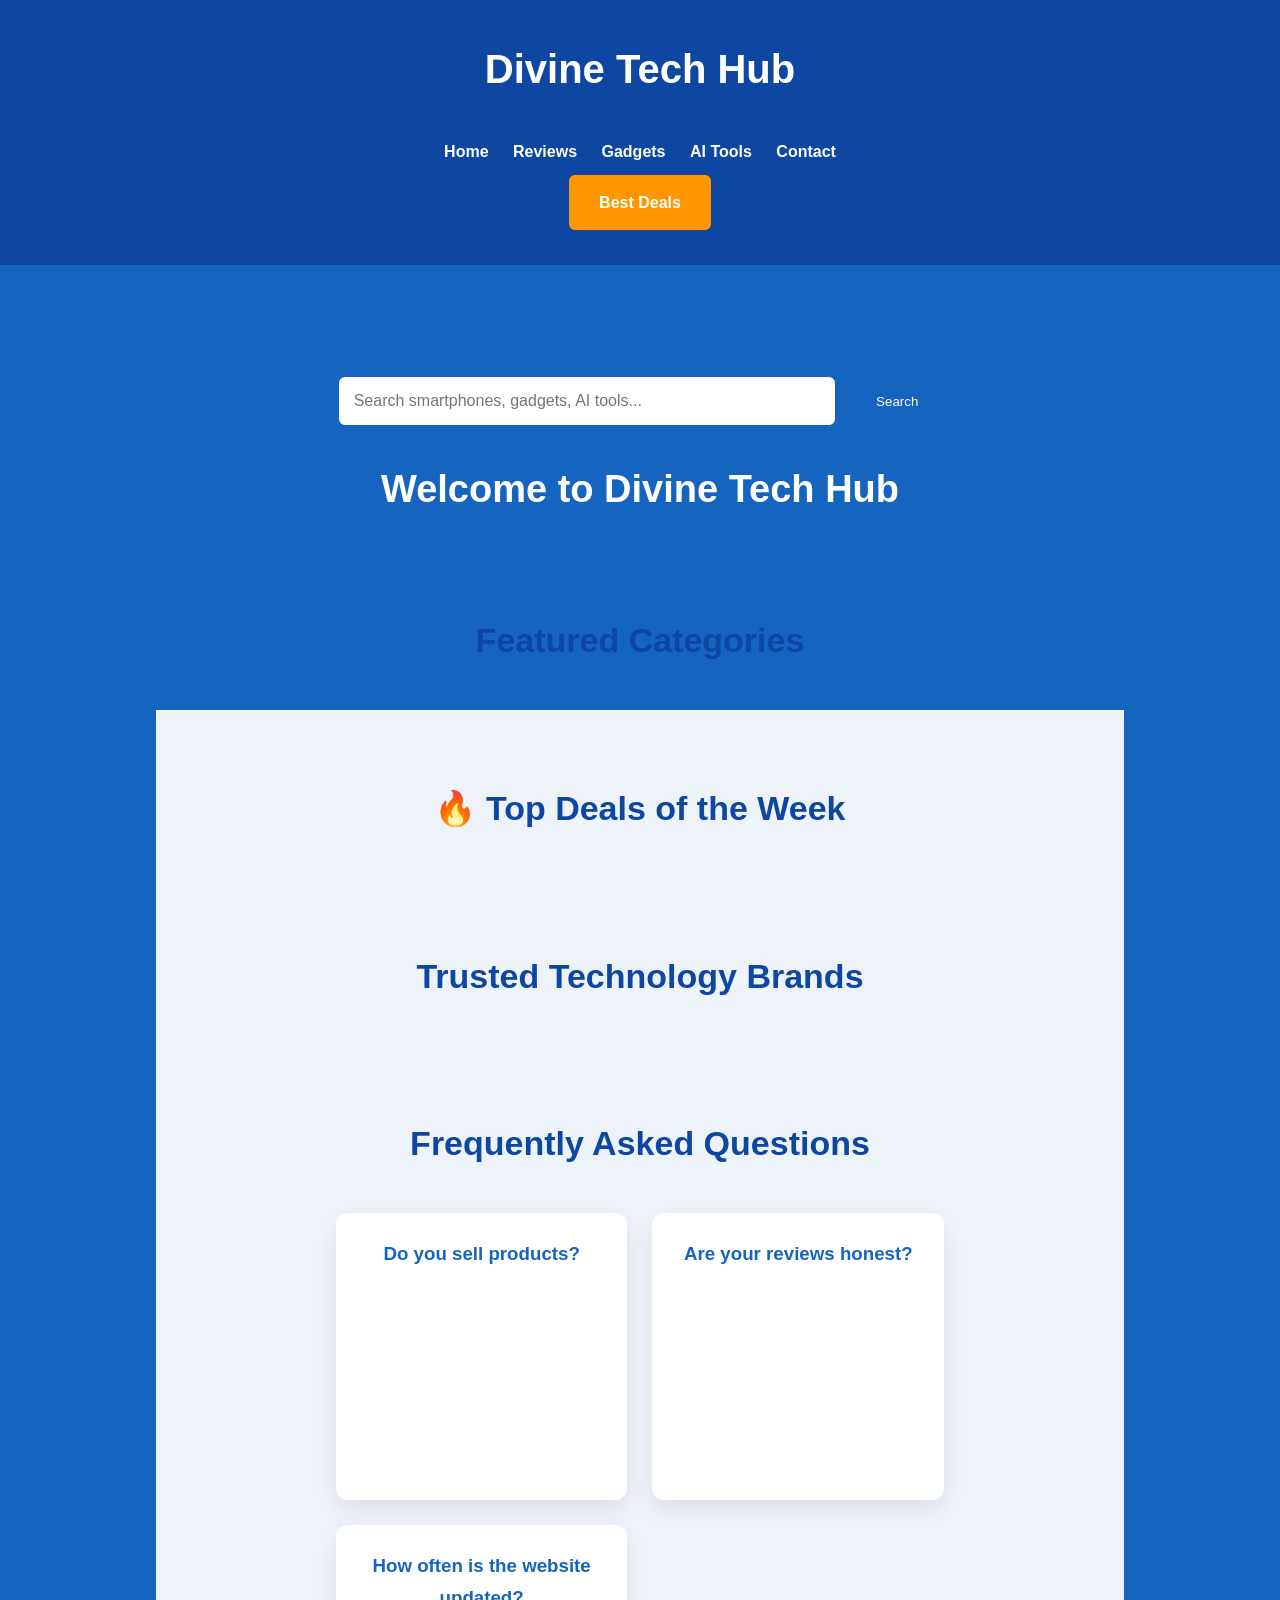
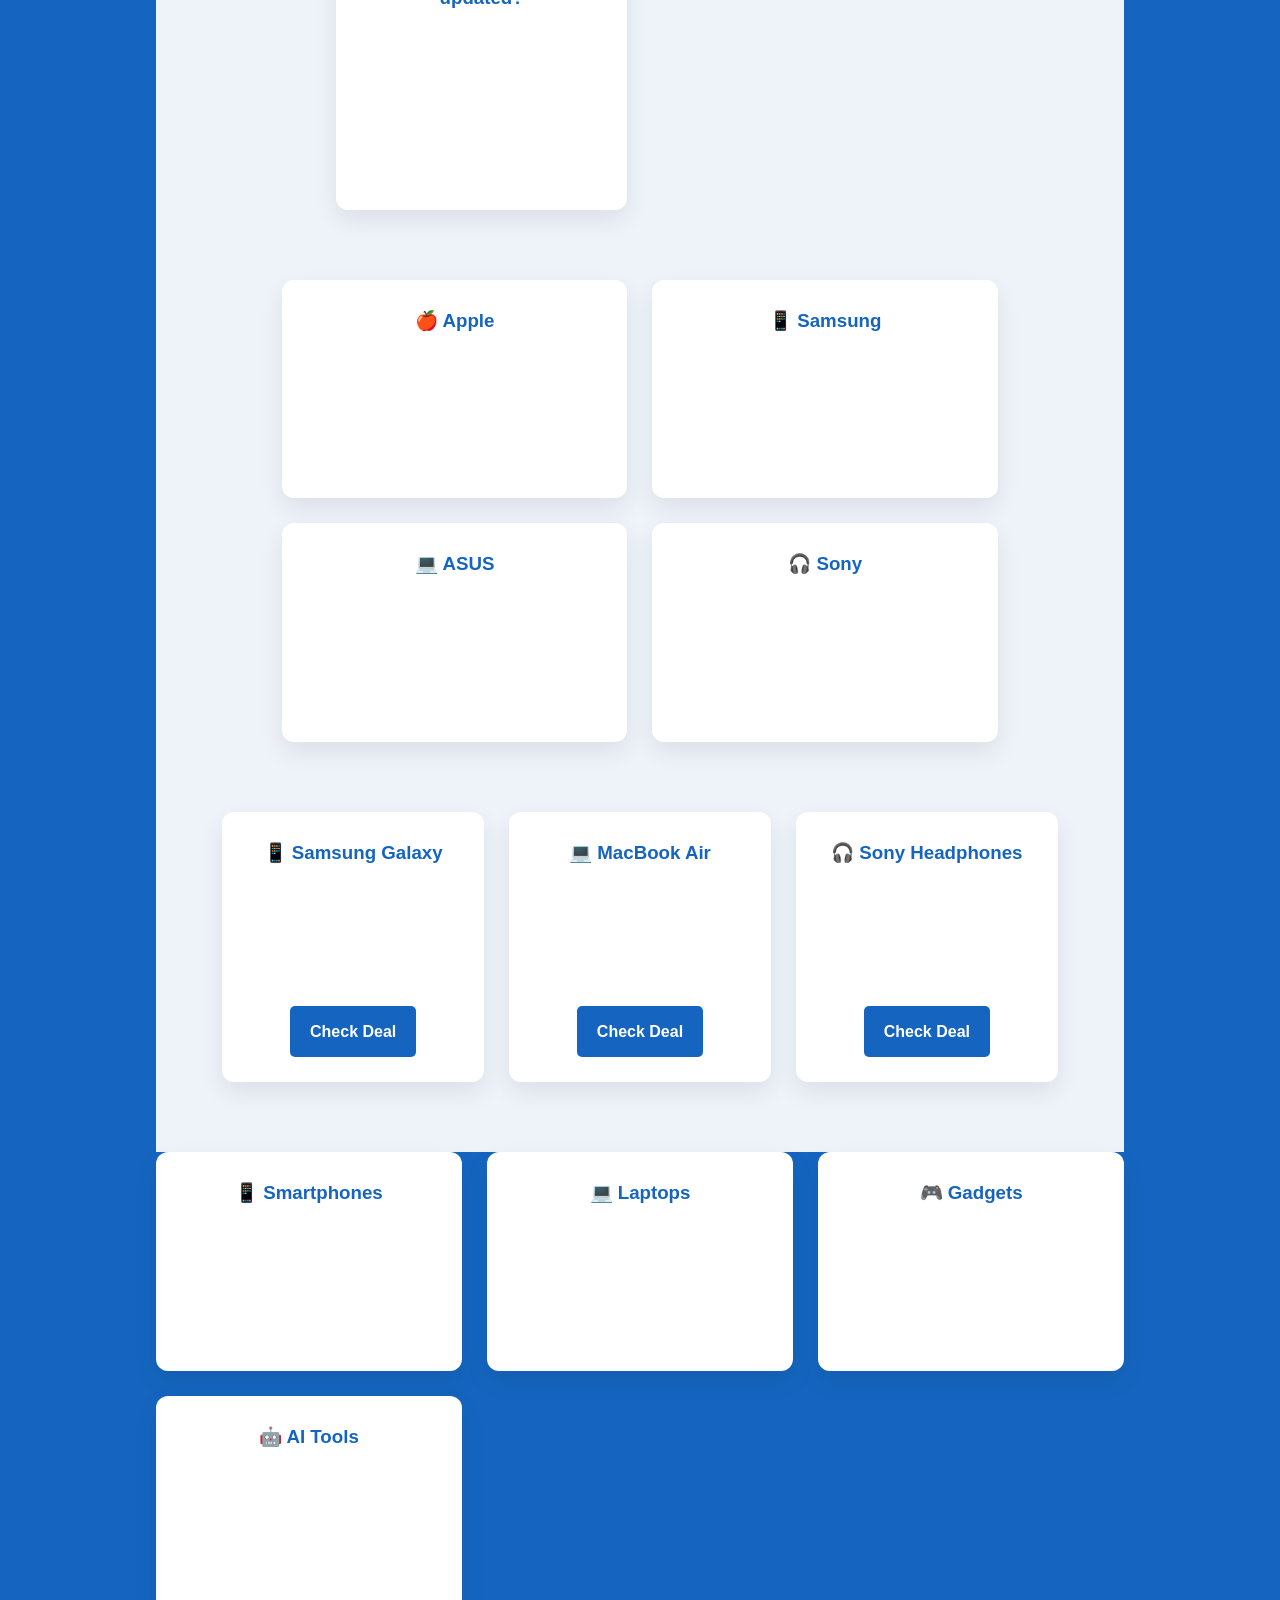
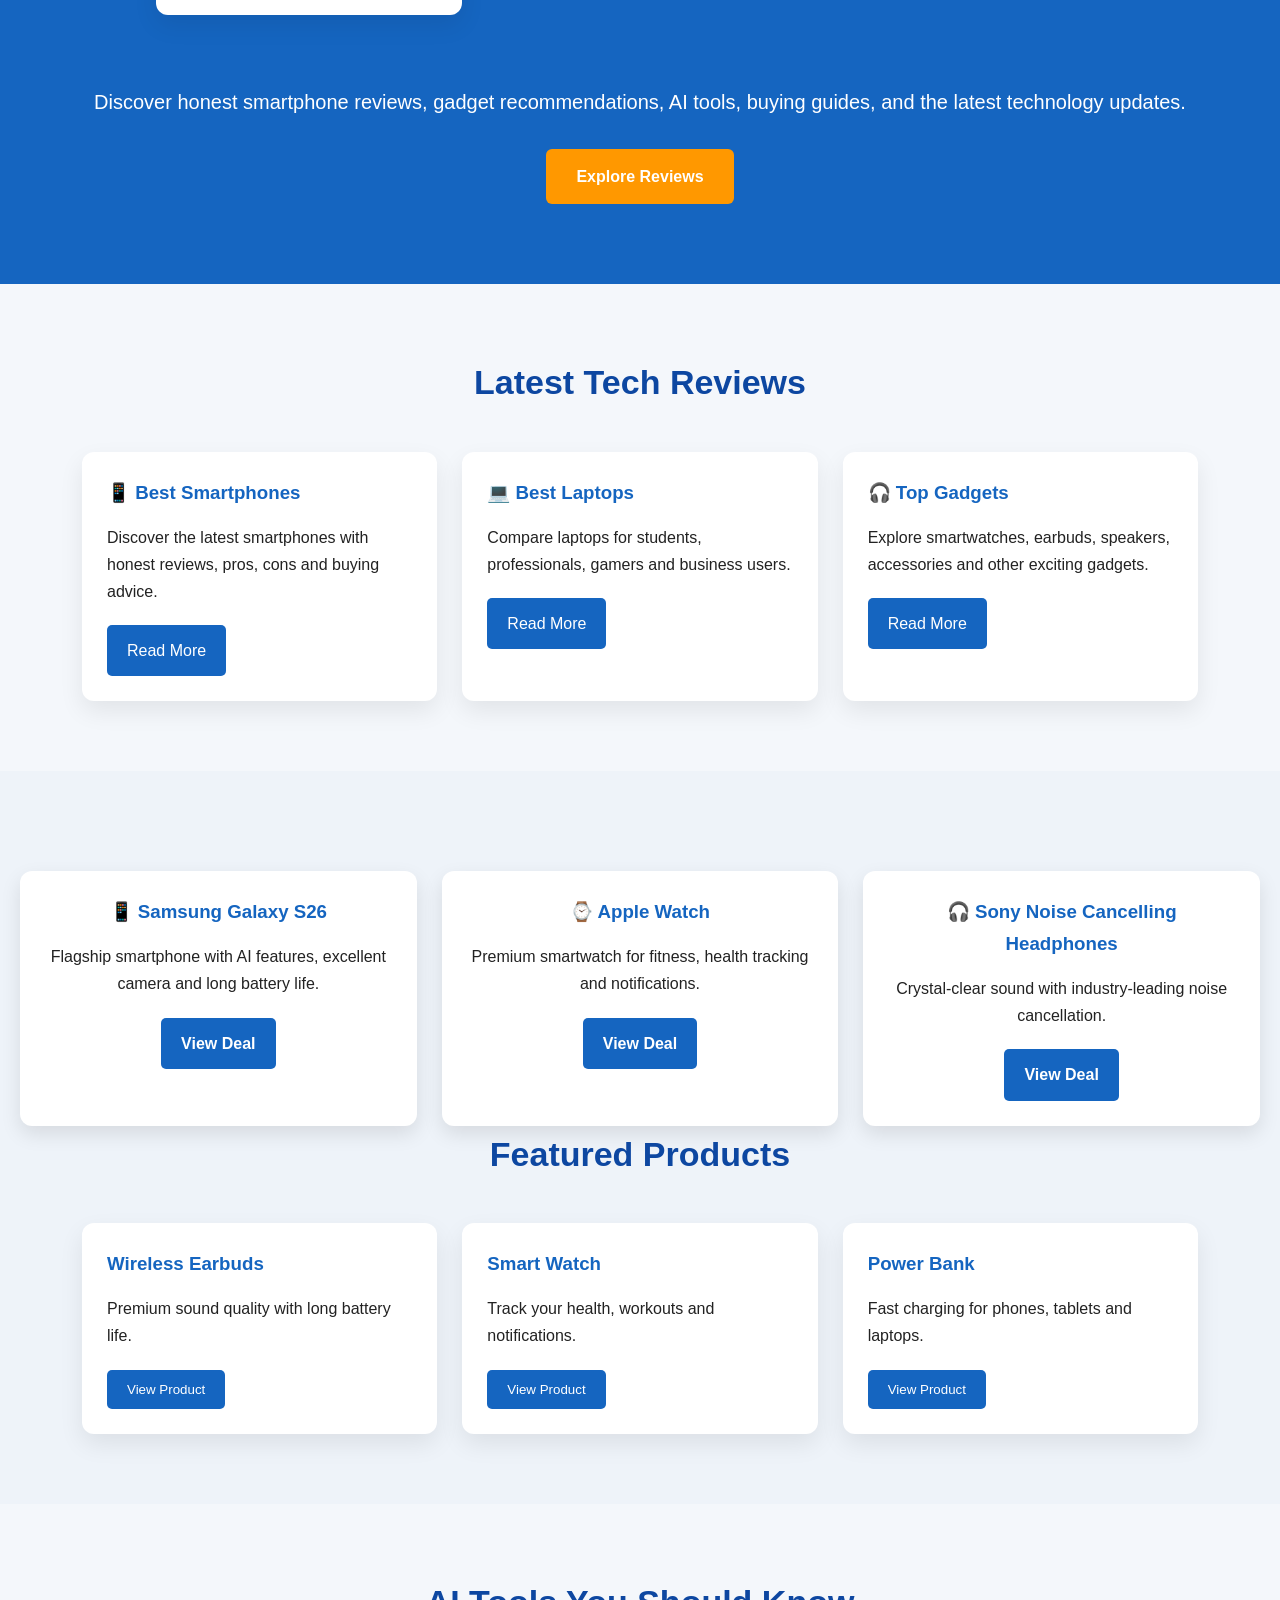
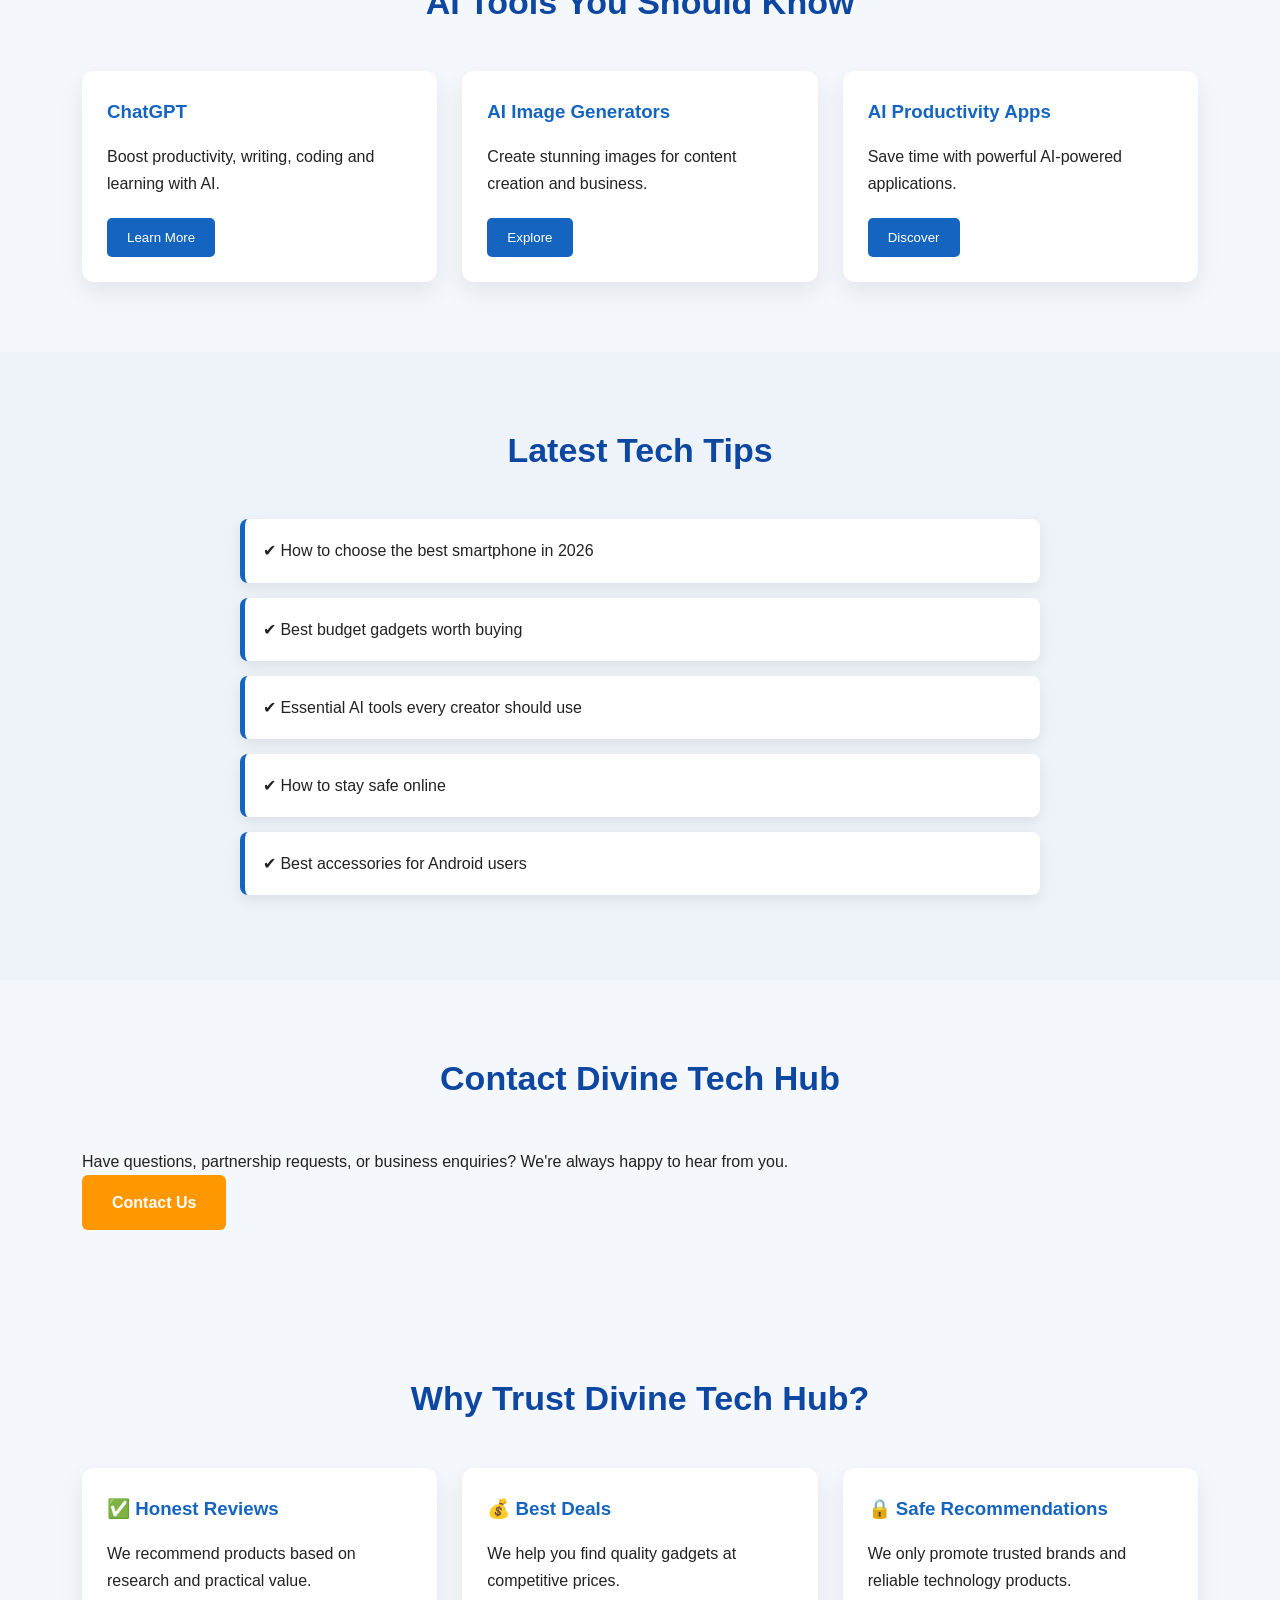
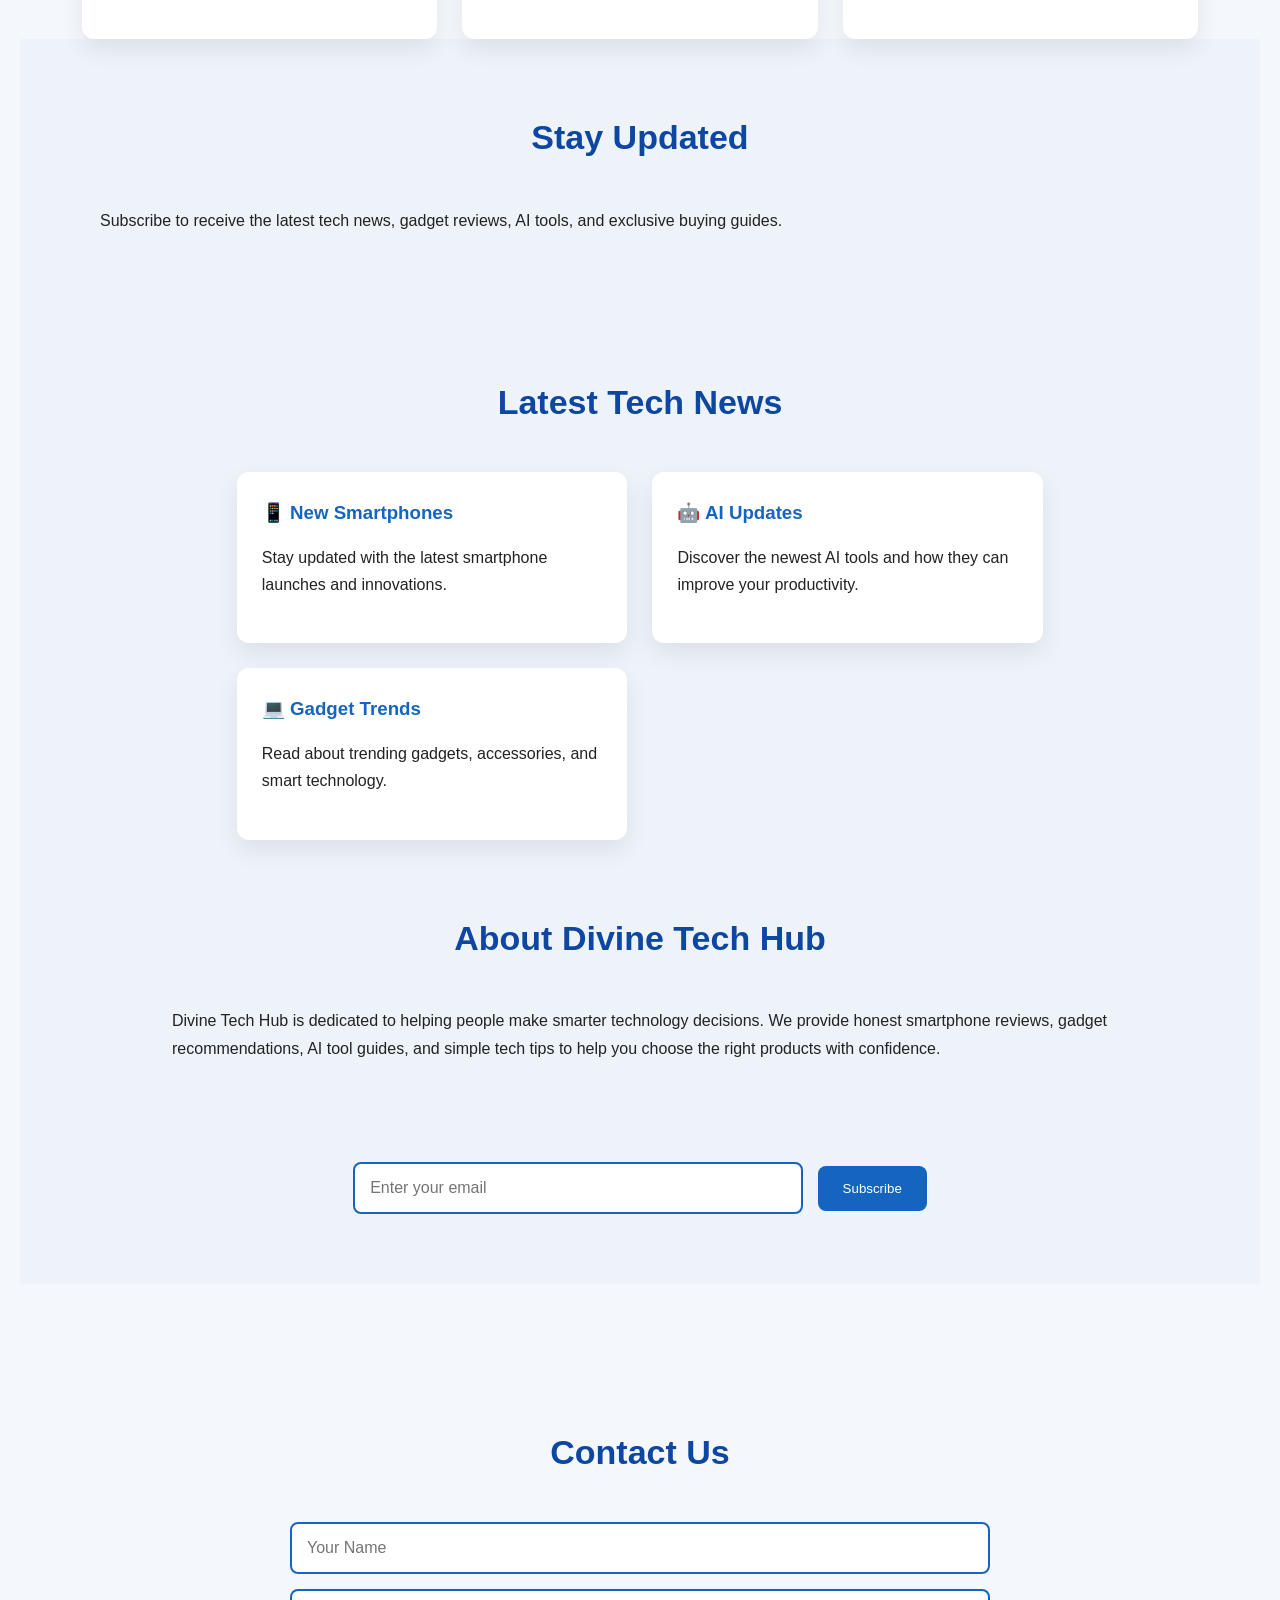
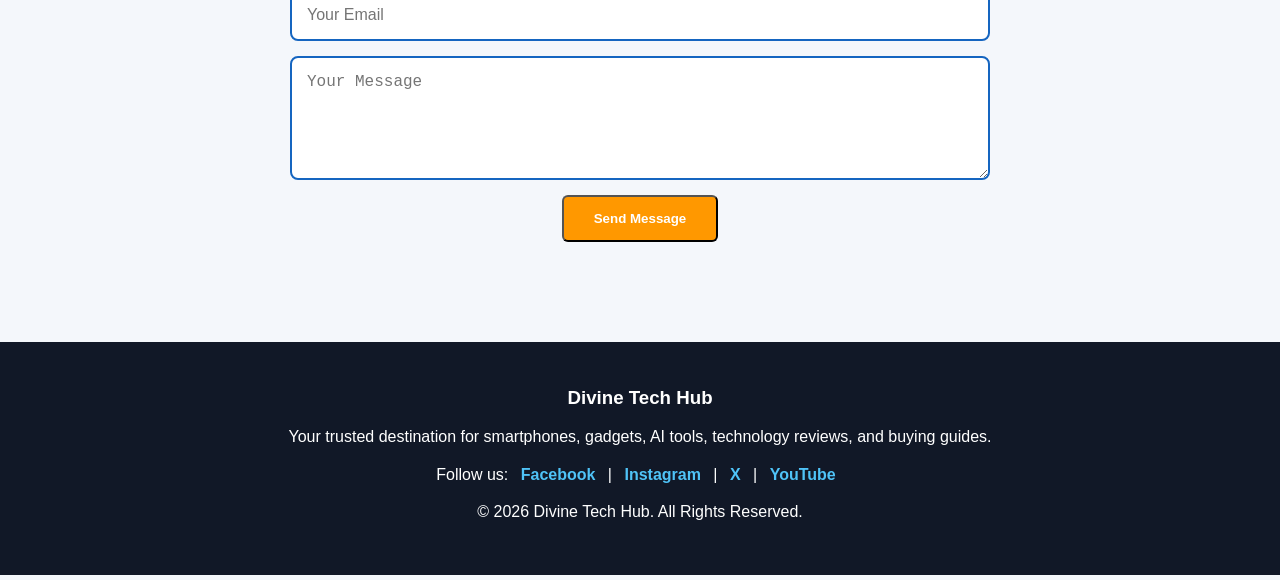
==== commit eb712078: "Update index.html" ====
--- a/index.html
+++ b/index.html
@@ -10,21 +10,23 @@
 <body>
 
 <header class="header">
-    <div class="container">
-        <h1>Divine Tech Hub</h1>
-        <p>Your Trusted Source for Smartphones, Gadgets, AI Tools & Tech Tips</p>
-
-        <nav>
-            <ul>
-                <li><a href="#home">Home</a></li>
-                <li><a href="#reviews">Reviews</a></li>
-                <li><a href="#gadgets">Gadgets</a></li>
-                <li><a href="#ai">AI Tools</a></li>
-                <li><a href="#tips">Tech Tips</a></li>
-                <li><a href="#contact">Contact</a></li>
-            </ul>
-        </nav>
+  <div class="container">
+    <div class="logo">
+      <h1>Divine Tech Hub</h1>
     </div>
+
+    <nav>
+      <ul>
+        <li><a href="#home">Home</a></li>
+        <li><a href="#reviews">Reviews</a></li>
+        <li><a href="#gadgets">Gadgets</a></li>
+        <li><a href="#ai">AI Tools</a></li>
+        <li><a href="#contact">Contact</a></li>
+      </ul>
+    </nav>
+
+    <a href="#gadgets" class="btn">Best Deals</a>
+  </div>
 </header>
 
 <section id="home" class="hero">
--- a/style.css
+++ b/style.css
@@ -277,3 +277,13 @@
 .contact-form button{
 align-self:center;
                                 }
+footer a{
+color:#4fc3f7;
+text-decoration:none;
+margin:0 8px;
+font-weight:bold;
+}
+
+footer a:hover{
+text-decoration:underline;
+   }
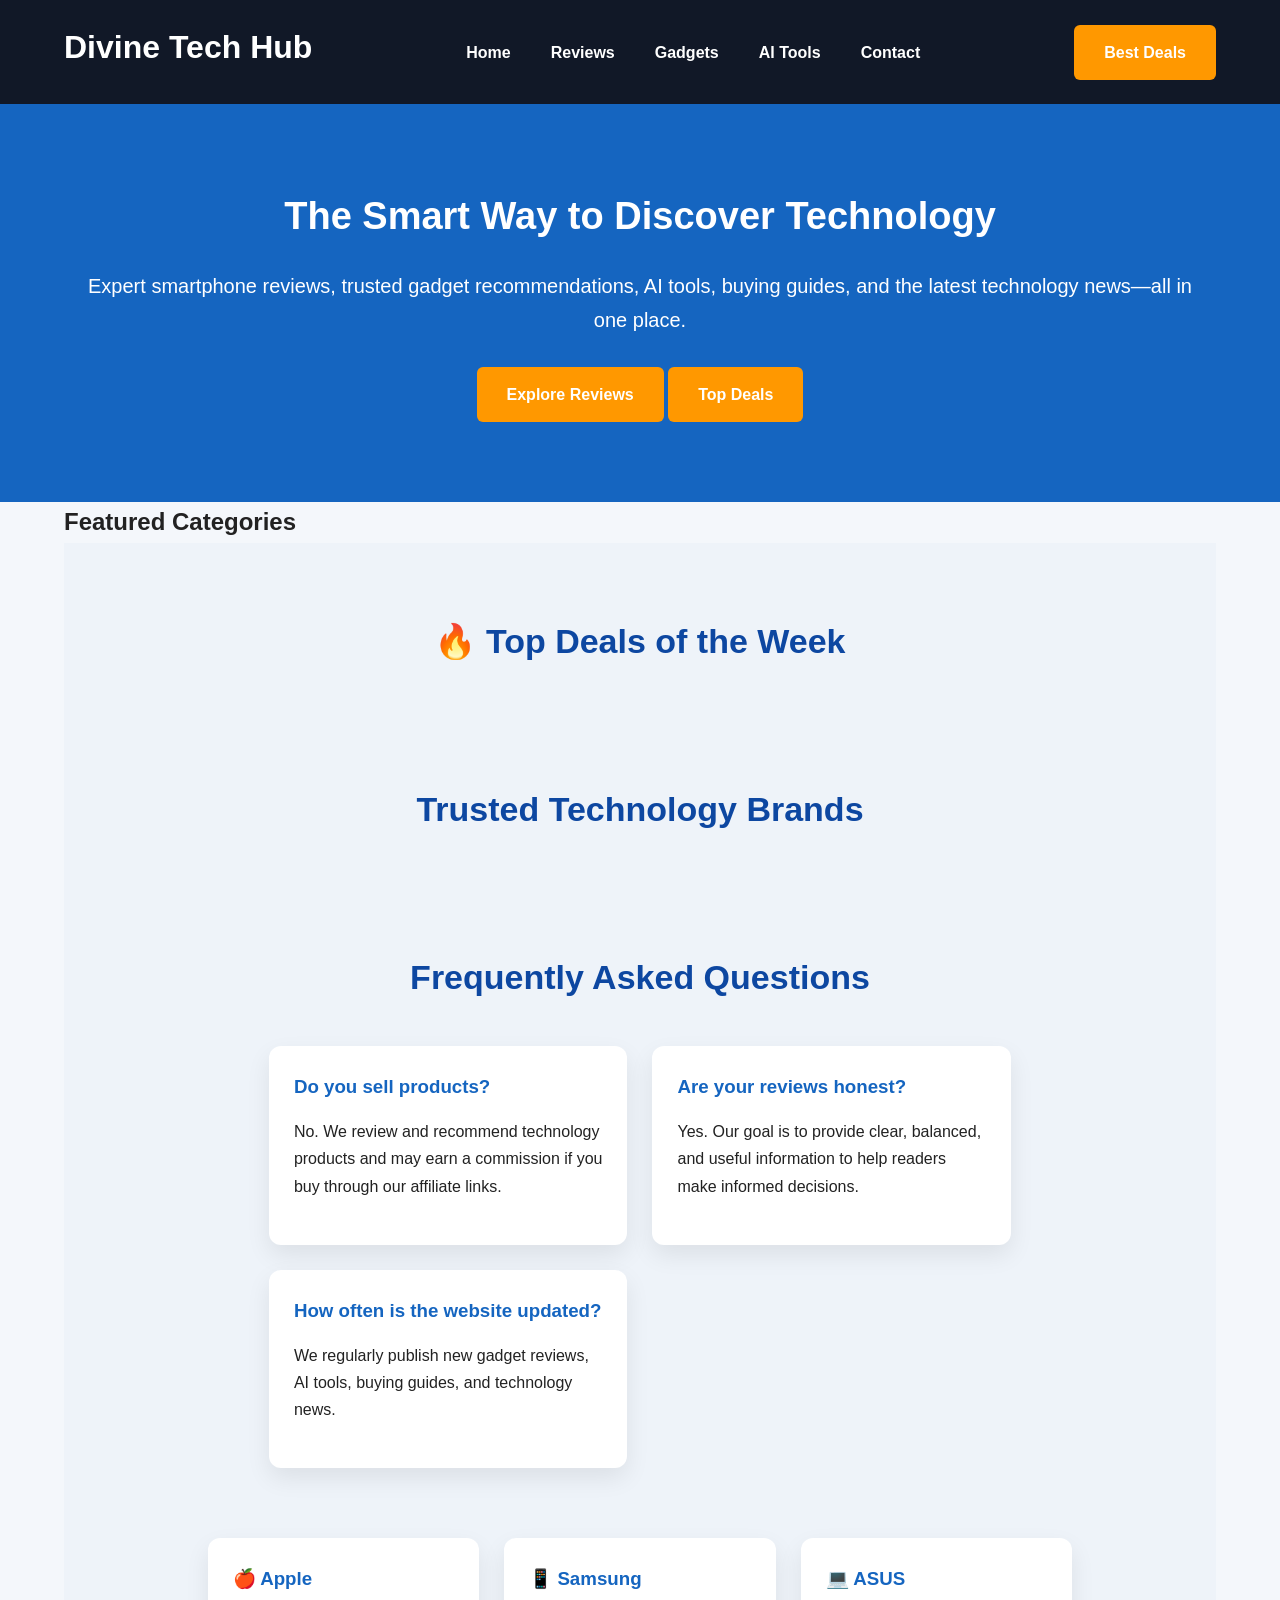
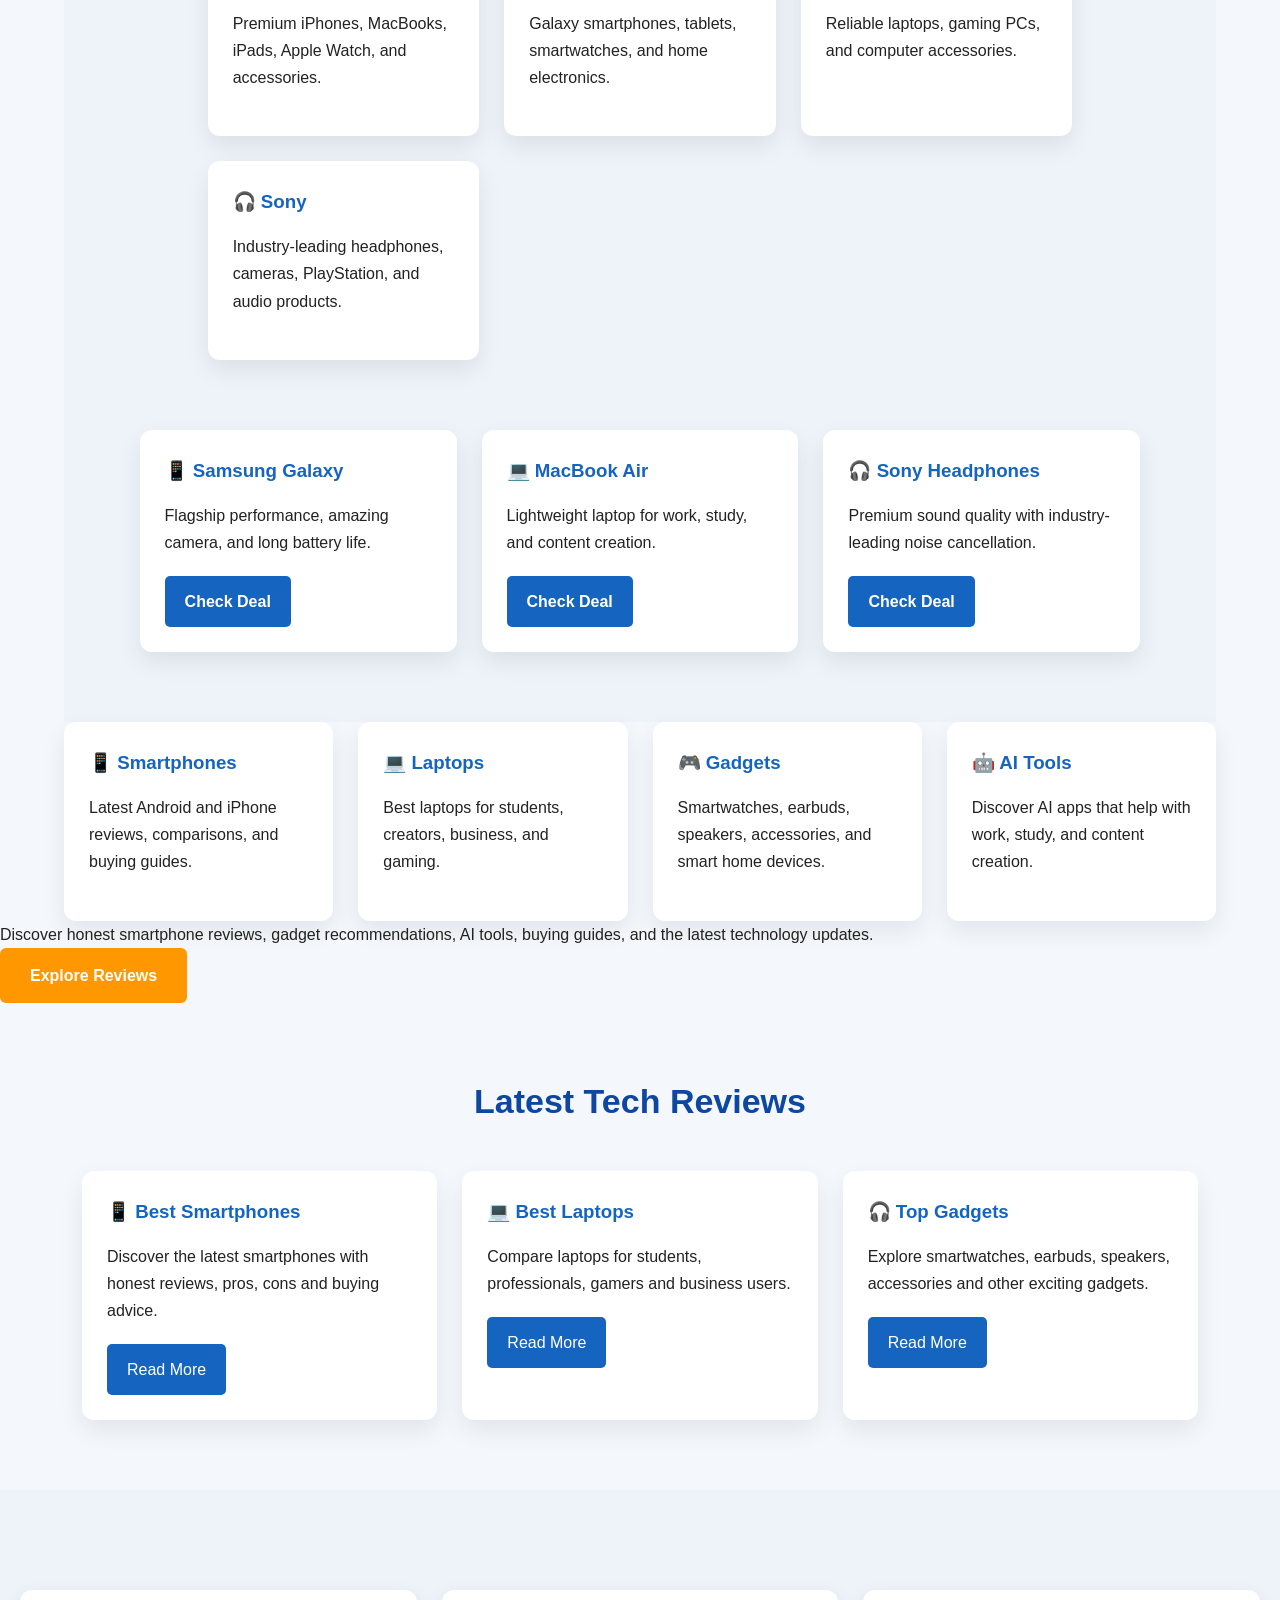
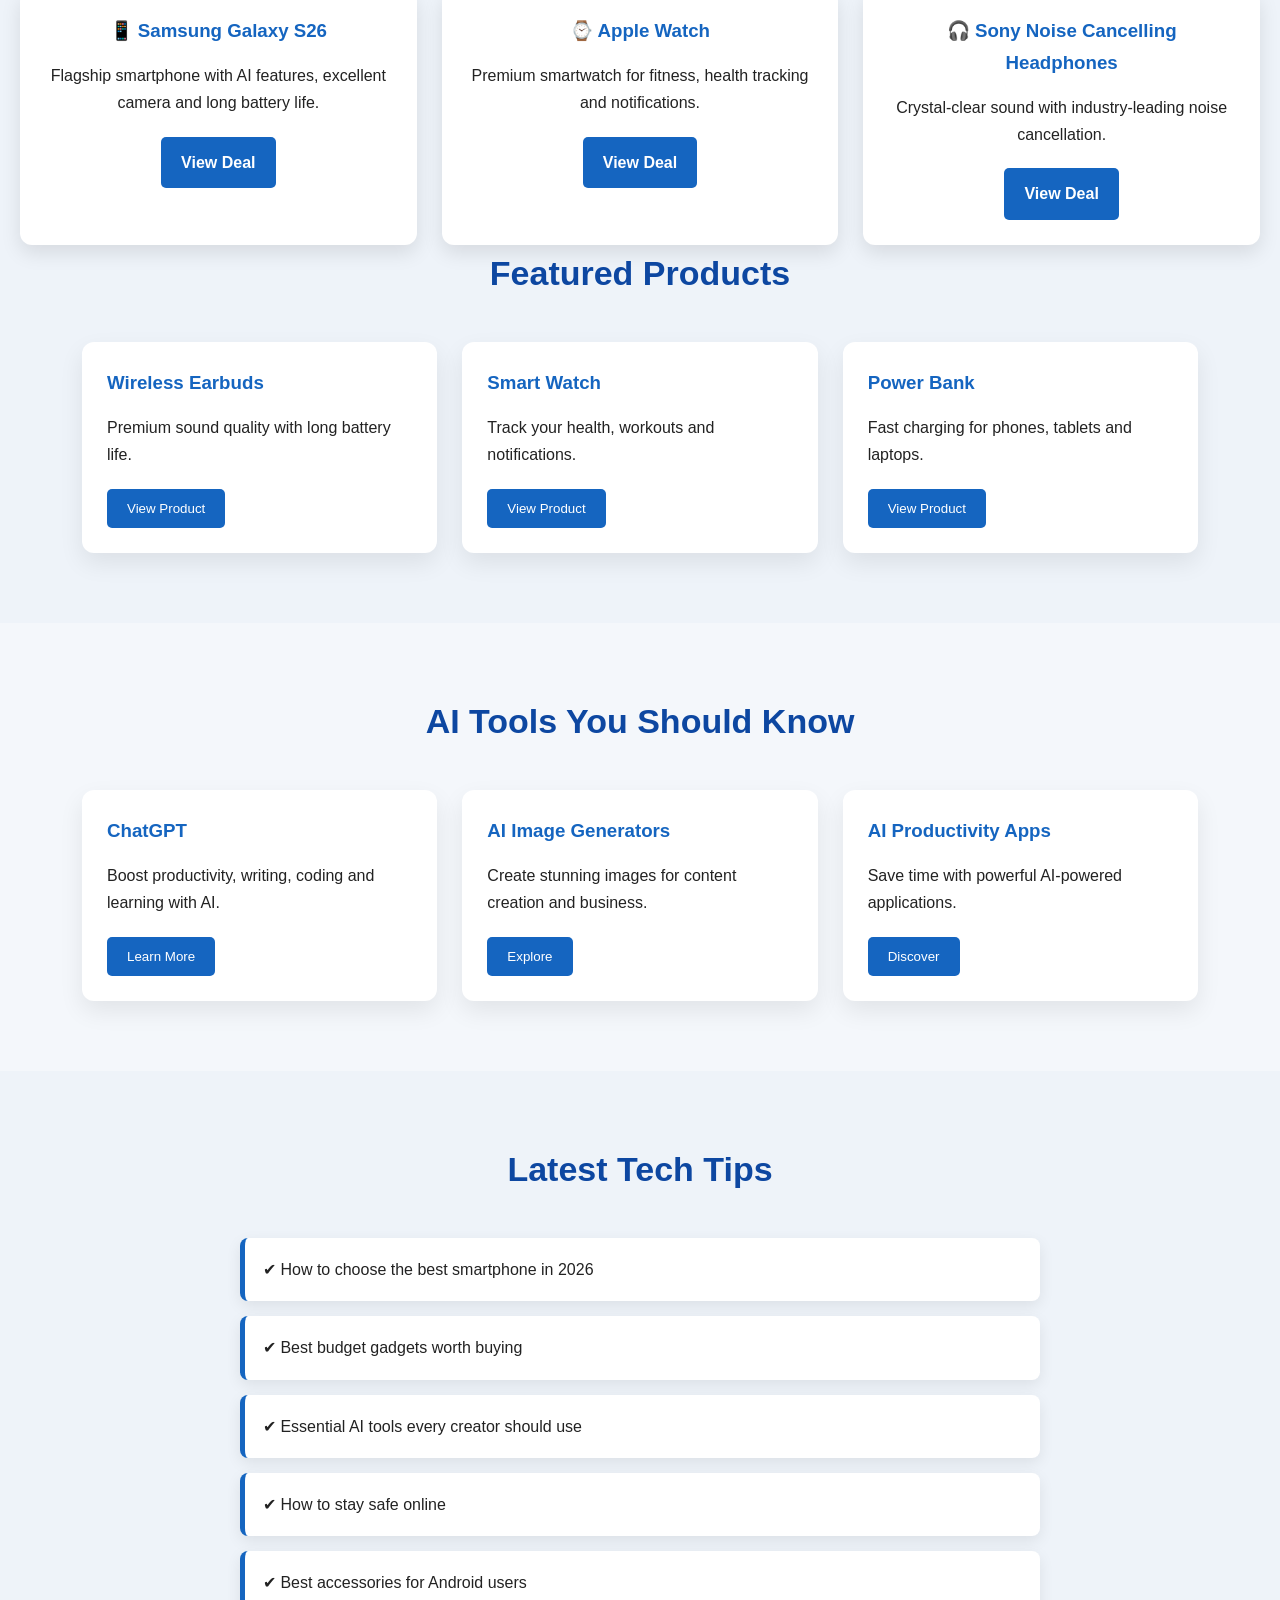
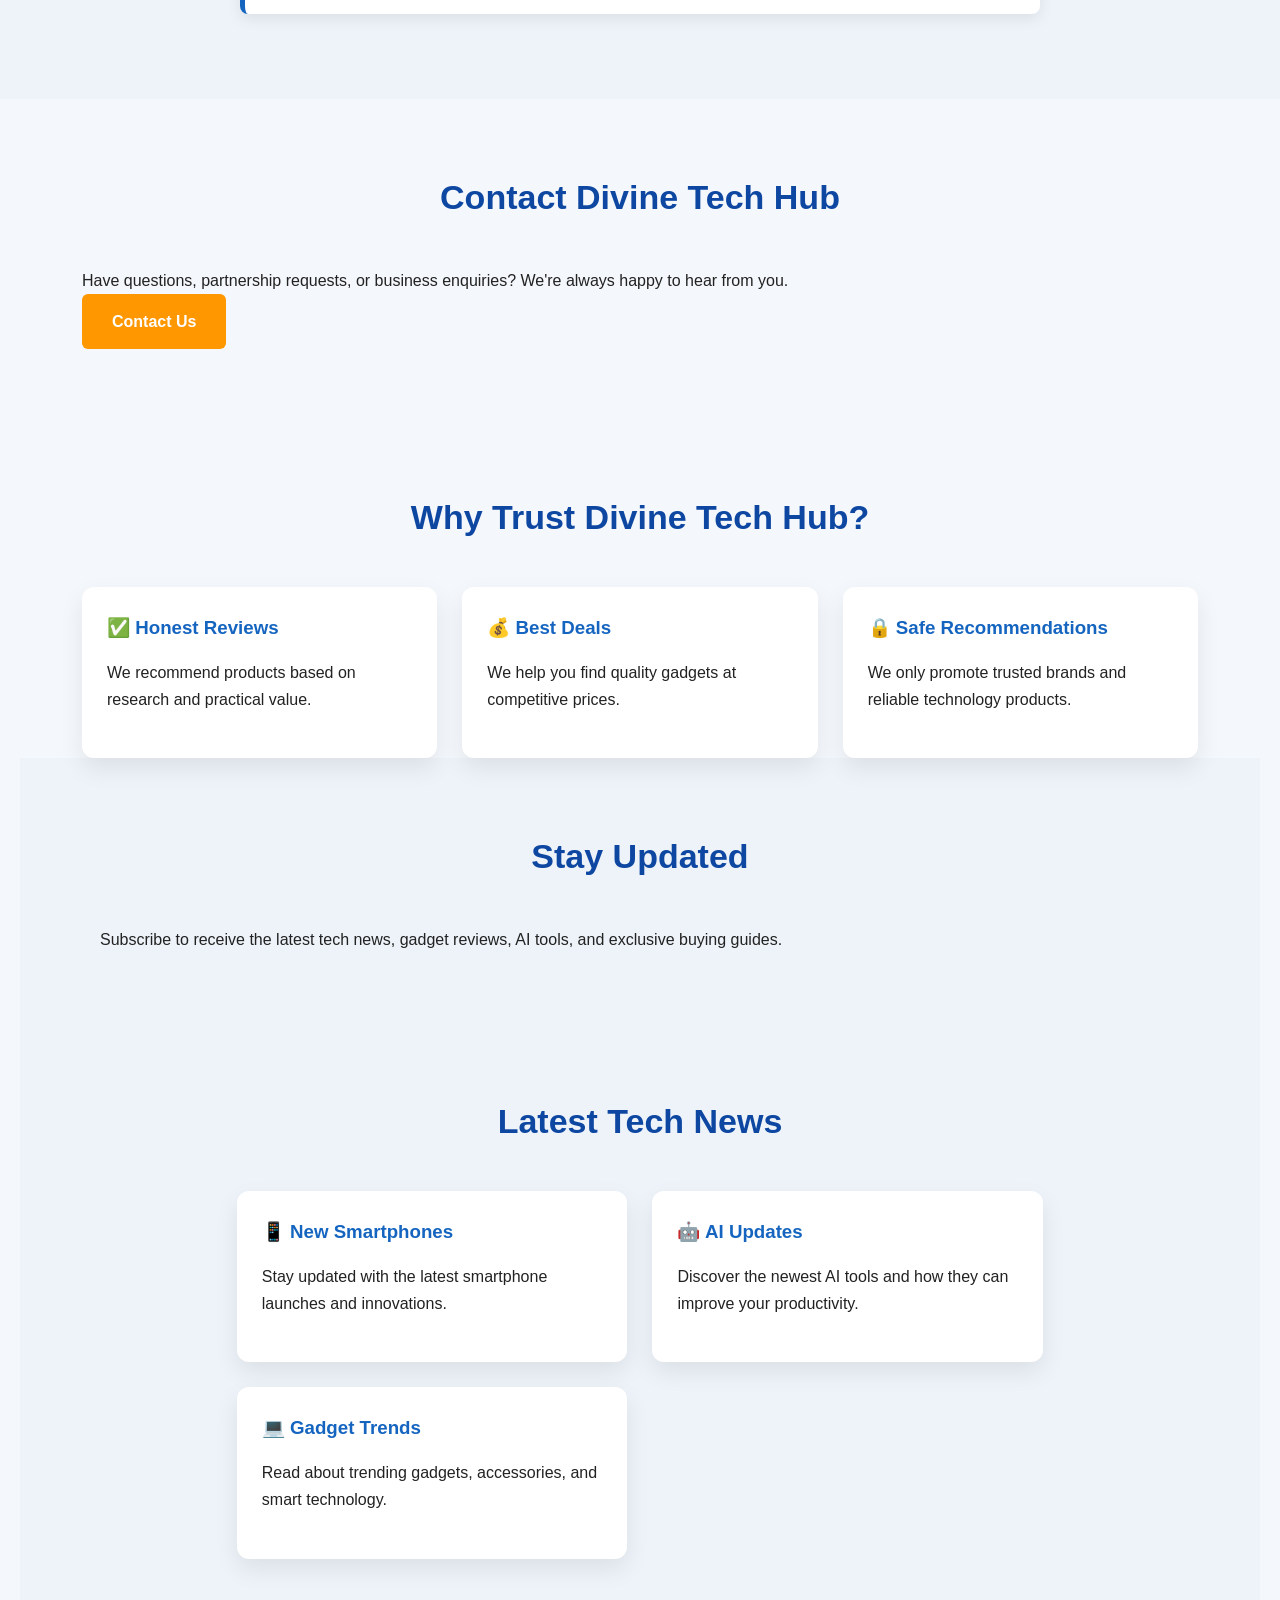
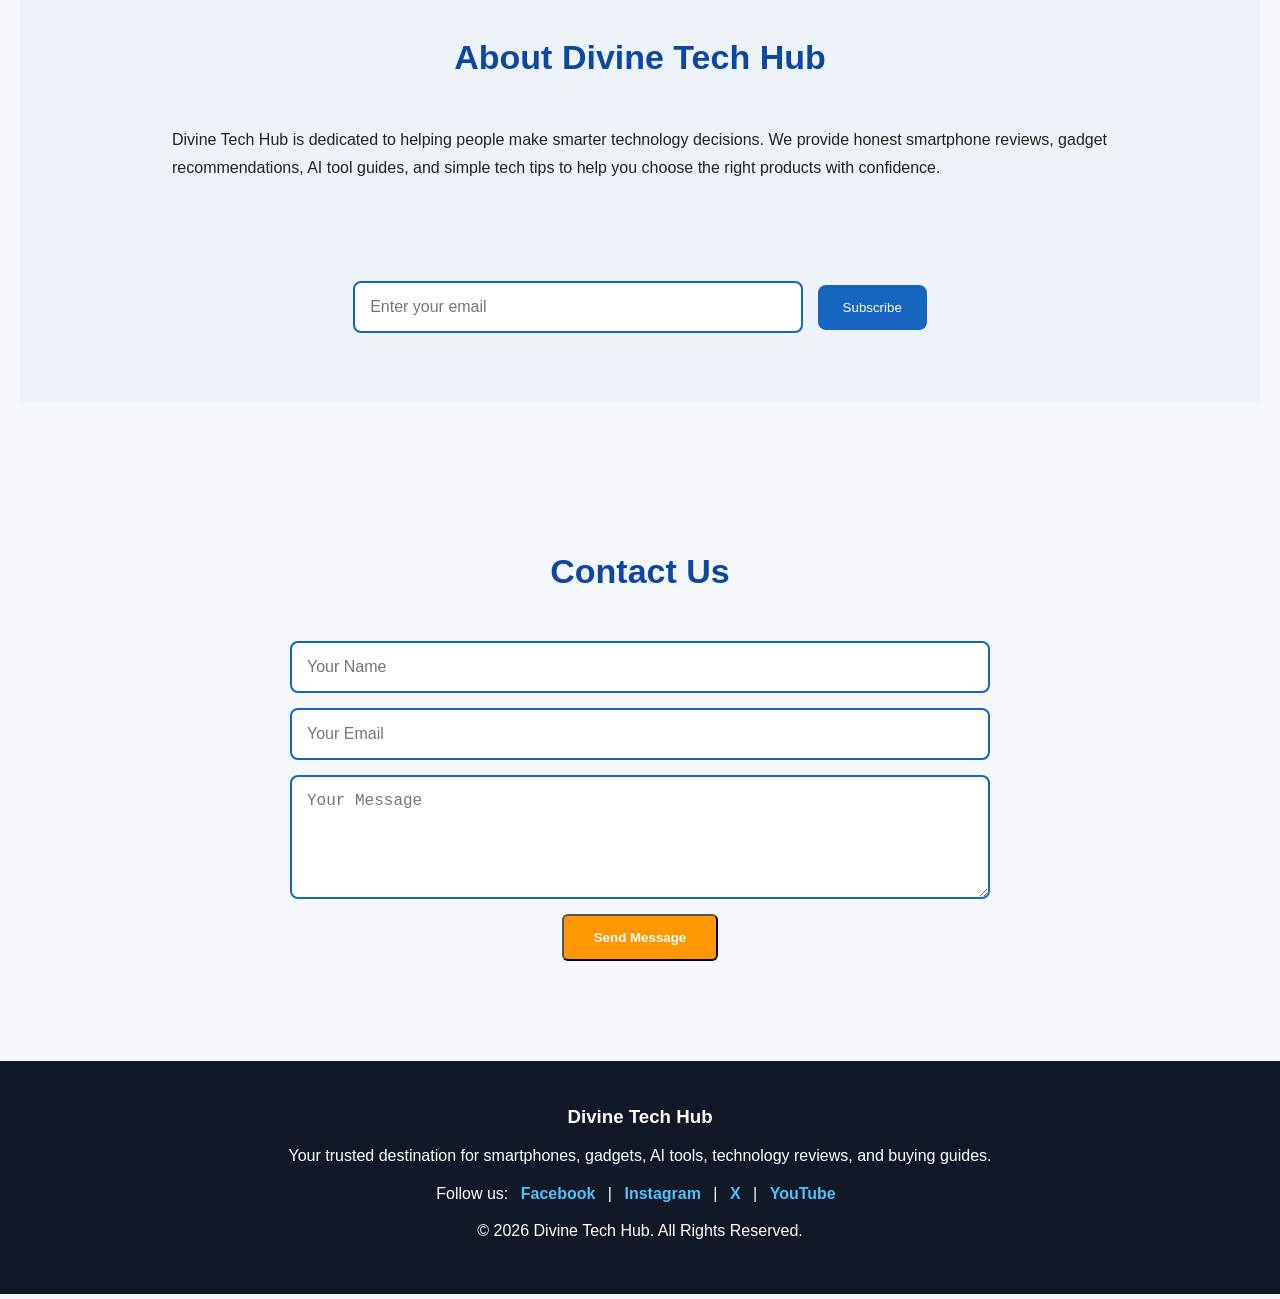
==== commit 9fa5d89a: "Update index.html" ====
--- a/index.html
+++ b/index.html
@@ -30,13 +30,22 @@
 </header>
 
 <section id="home" class="hero">
-    <div class="search-box">
-    <input type="text" placeholder="Search smartphones, gadgets, AI tools...">
-    <button>Search</button>
-    </div>
-    <div class="container">
-        <h2>Welcome to Divine Tech Hub</h2>
-<section class="section">
+
+<div class="container">
+
+<h2>The Smart Way to Discover Technology</h2>
+
+<p>
+Expert smartphone reviews, trusted gadget recommendations, AI tools, buying guides, and the latest technology news—all in one place.
+</p>
+
+<a href="#reviews" class="btn">Explore Reviews</a>
+
+<a href="#gadgets" class="btn">Top Deals</a>
+
+</div>
+
+</section>
 
 <div class="container">
 
--- a/style.css
+++ b/style.css
@@ -287,3 +287,37 @@
 footer a:hover{
 text-decoration:underline;
    }
+.header{
+    background:#111827;
+    padding:20px 0;
+}
+
+.header .container{
+    display:flex;
+    justify-content:space-between;
+    align-items:center;
+    flex-wrap:wrap;
+}
+
+.logo h1{
+    color:white;
+    font-size:32px;
+}
+
+.header nav ul{
+    display:flex;
+    gap:20px;
+    list-style:none;
+    margin:0;
+    padding:0;
+}
+
+.header nav a{
+    color:white;
+    text-decoration:none;
+    font-weight:bold;
+}
+
+.header nav a:hover{
+    color:#4fc3f7;
+}
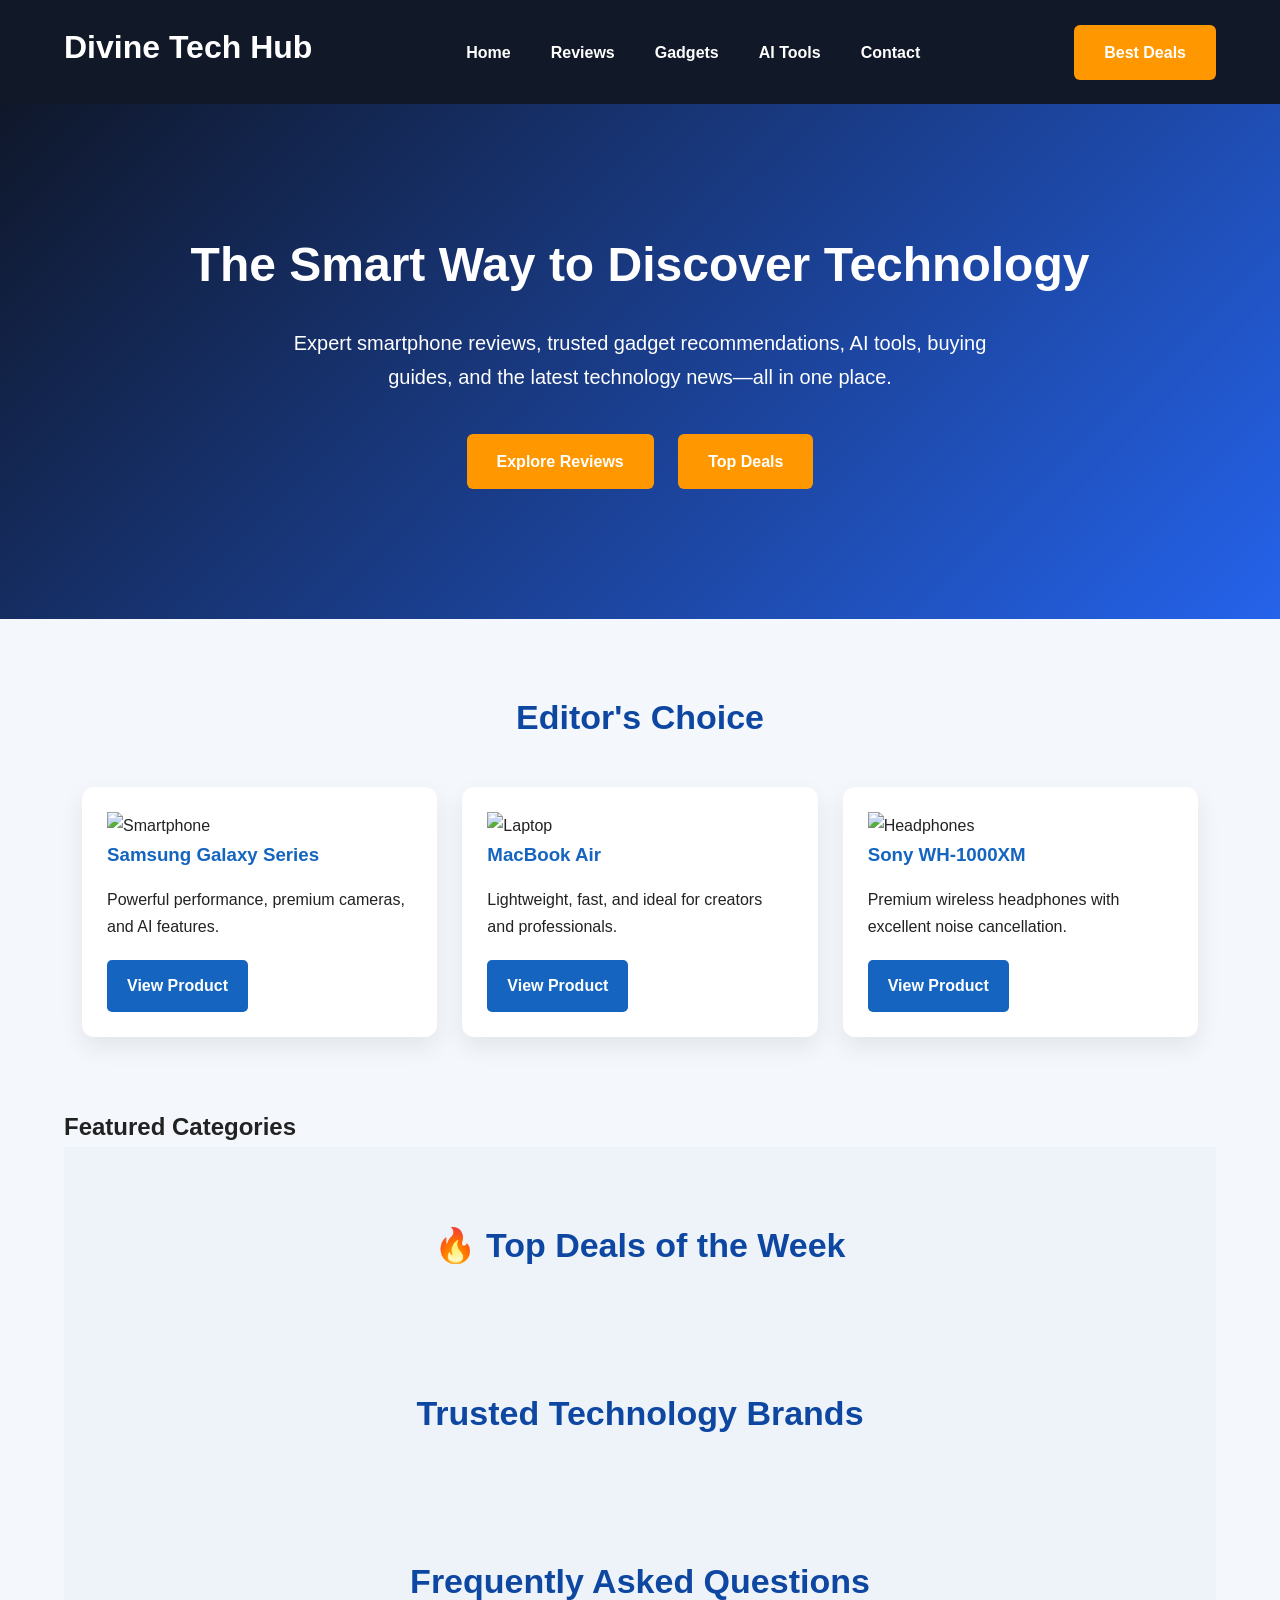
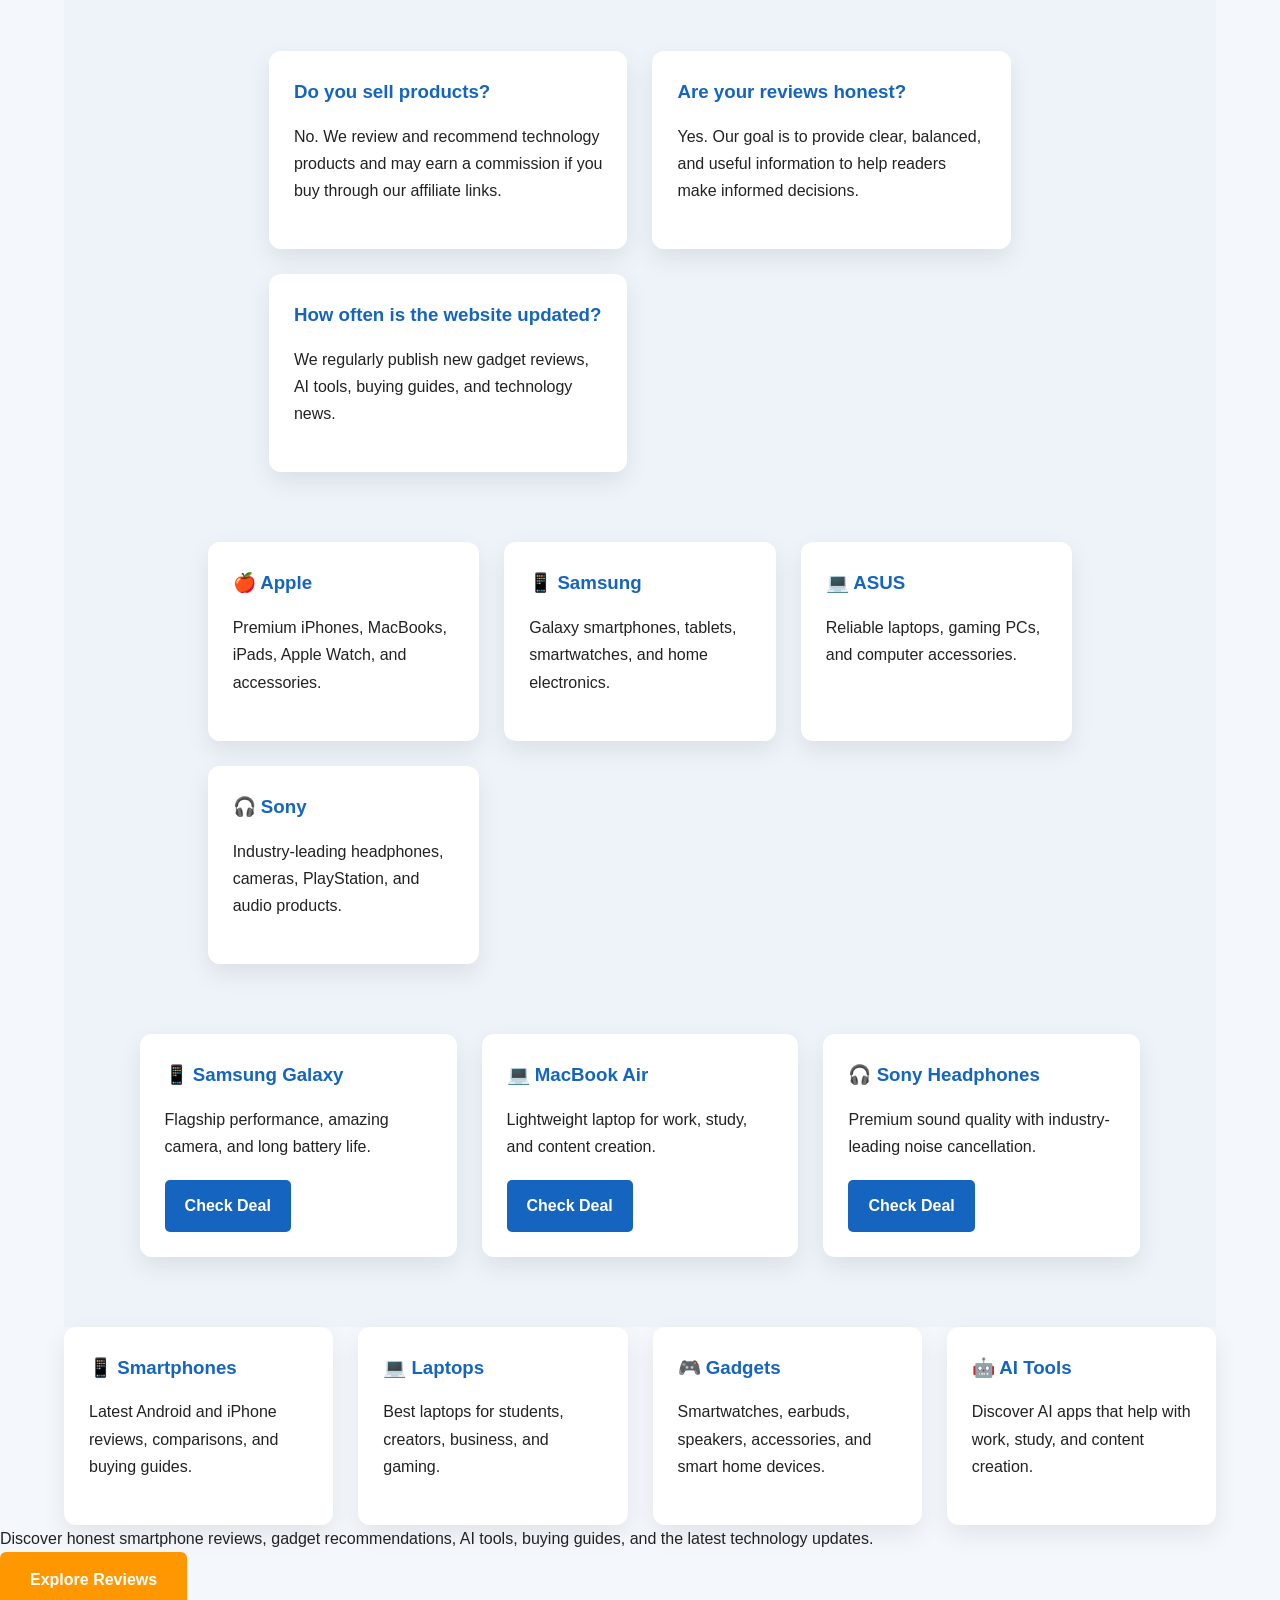
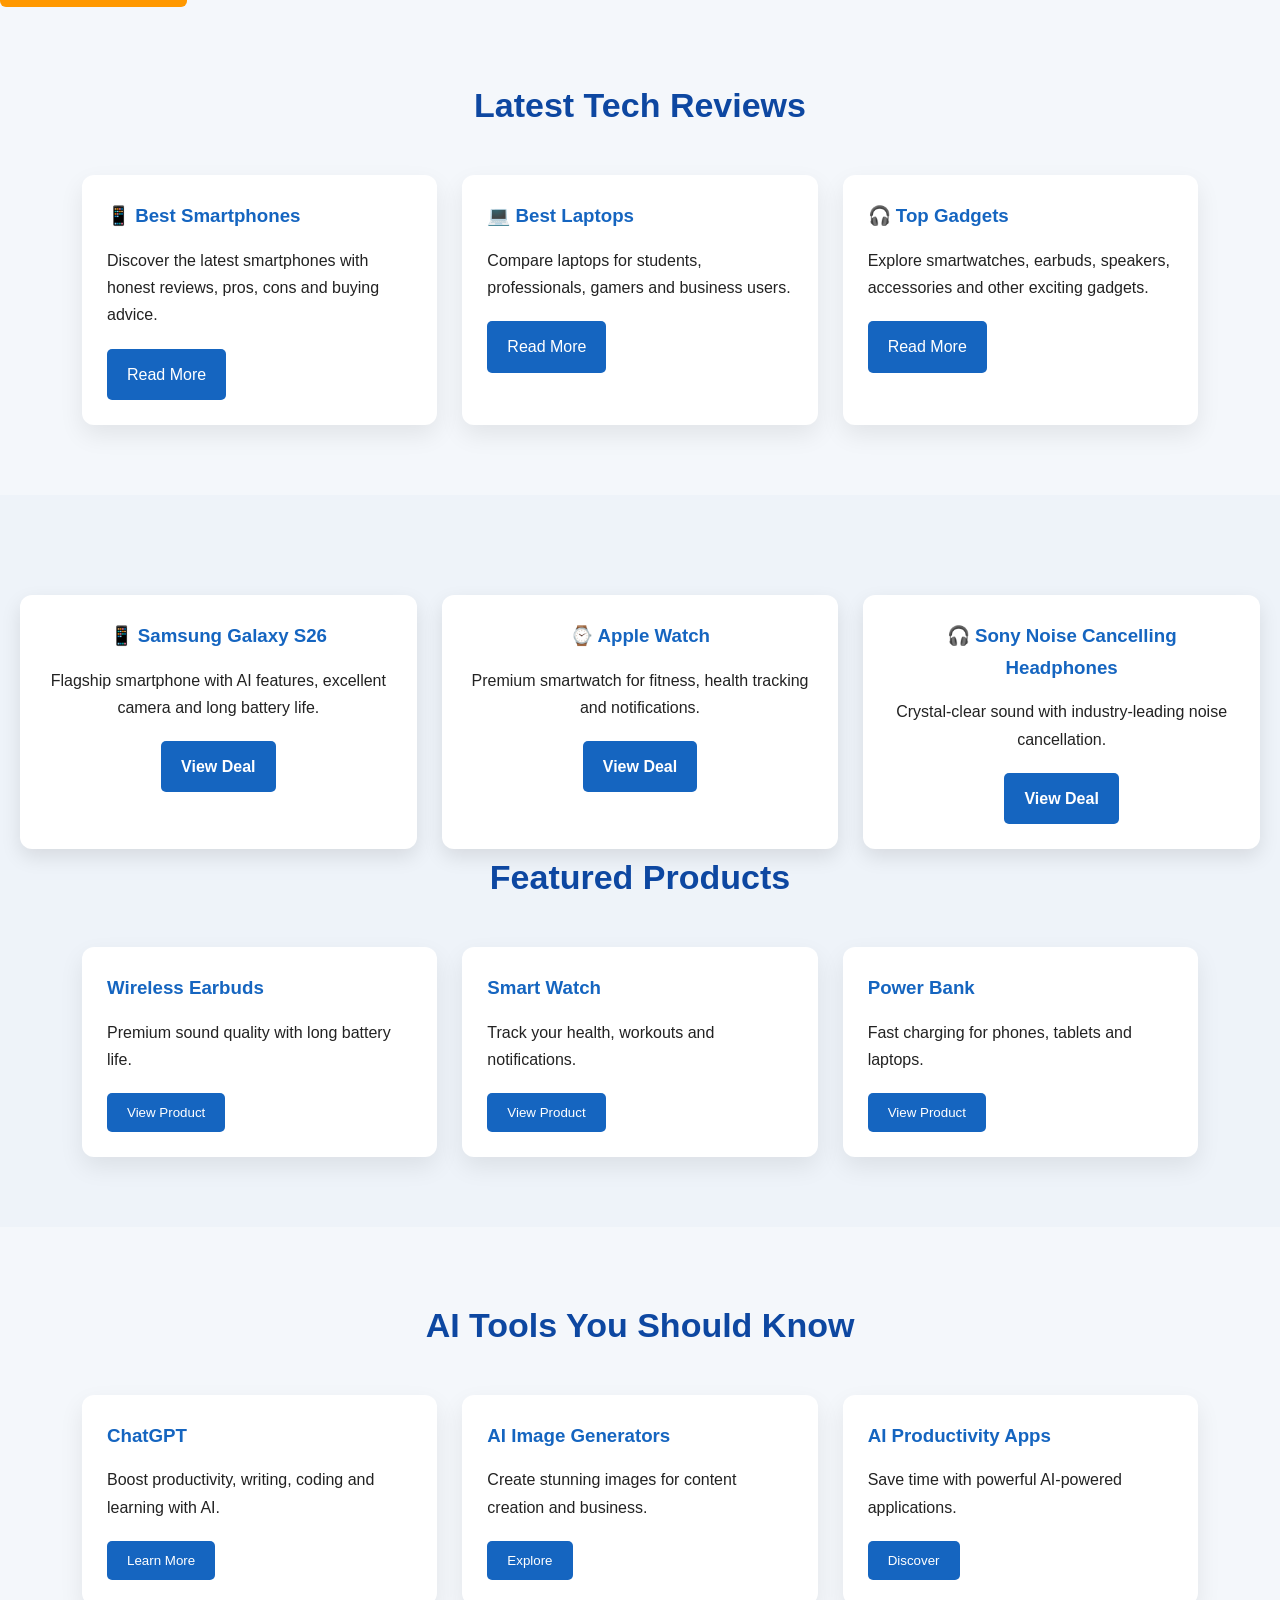
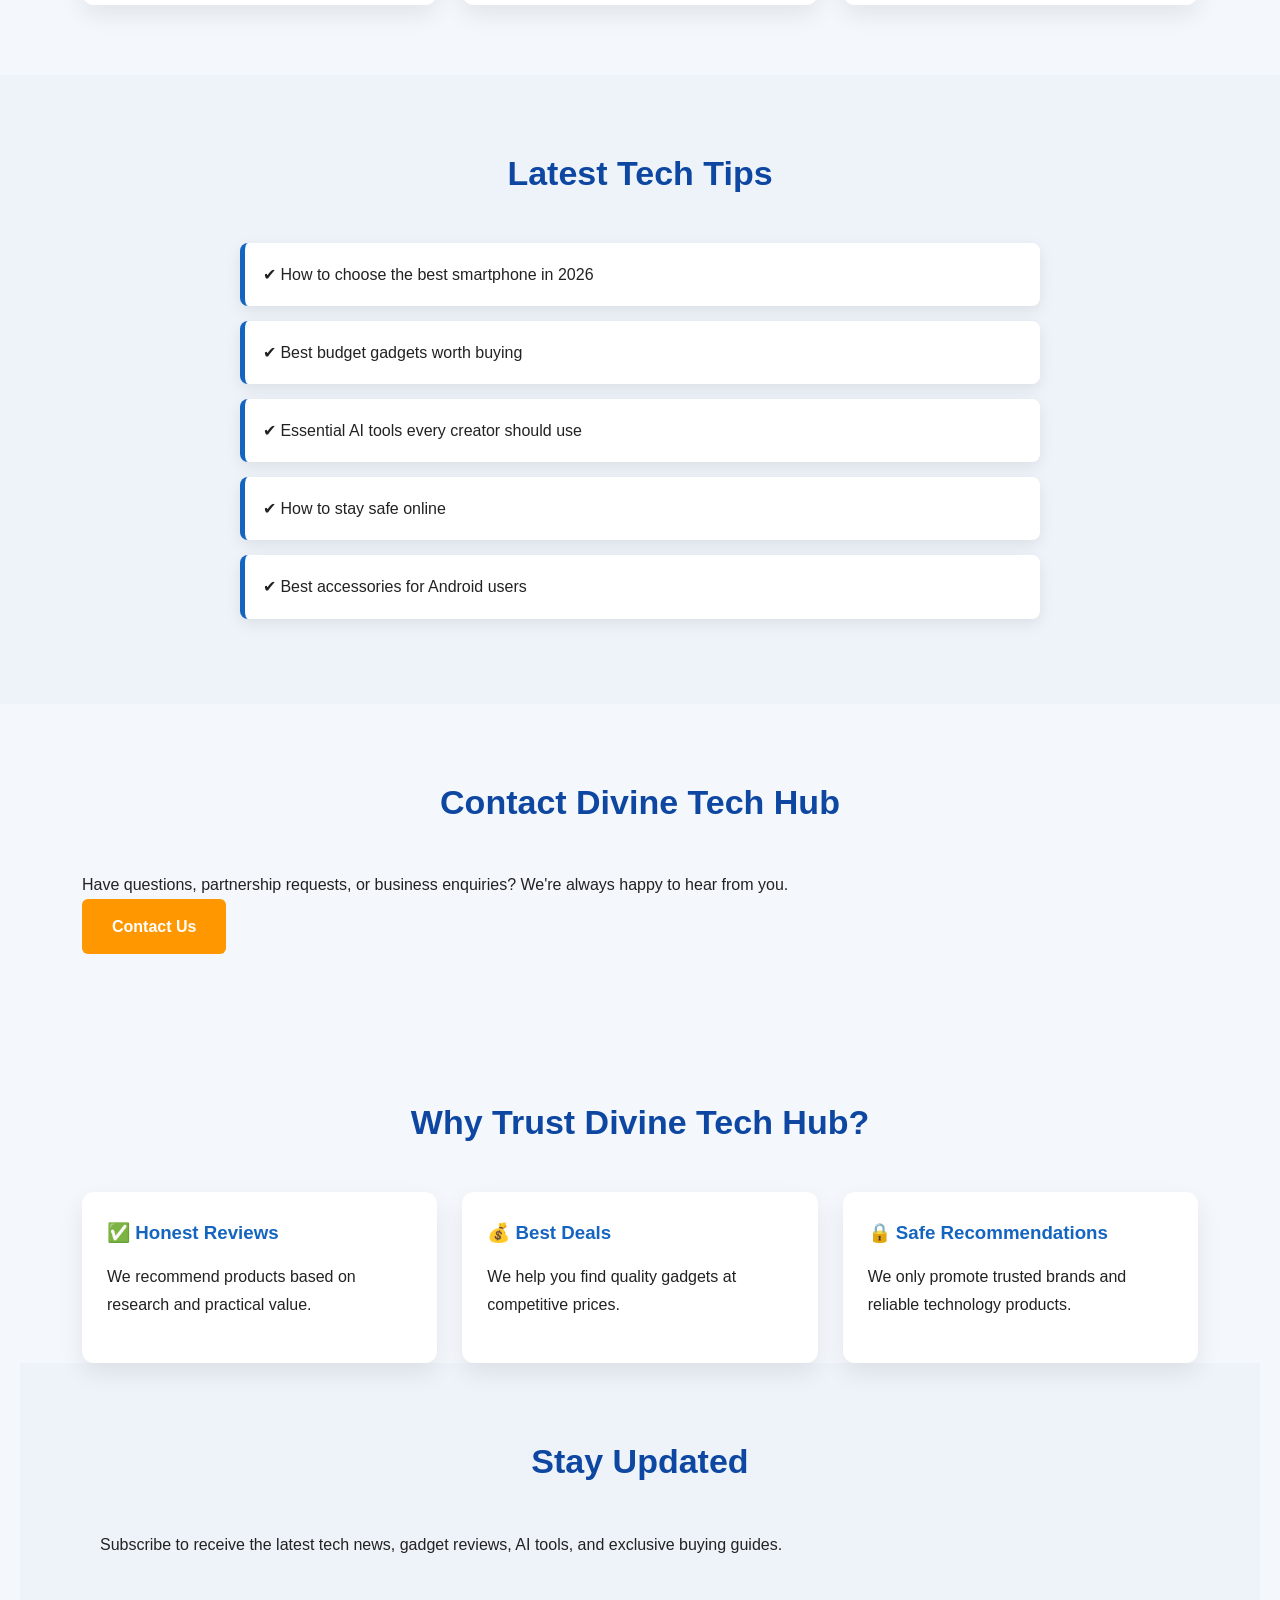
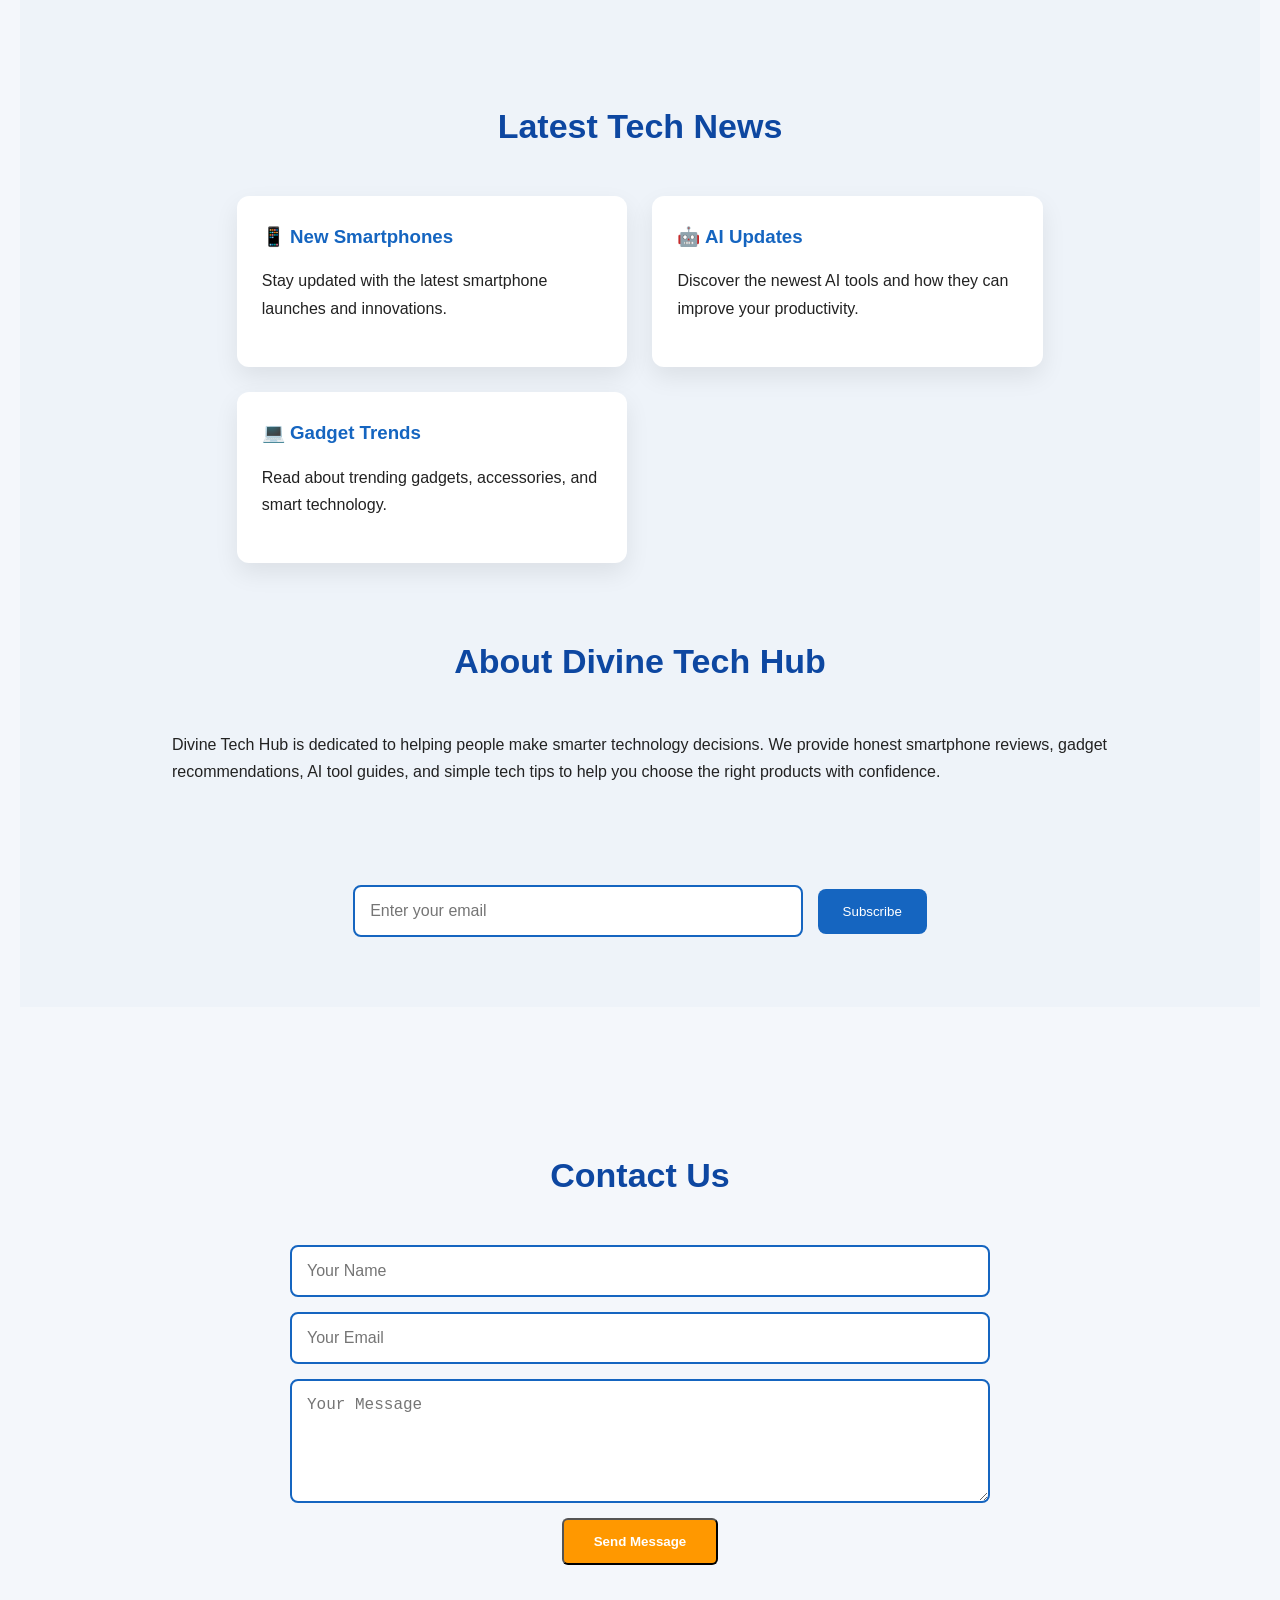
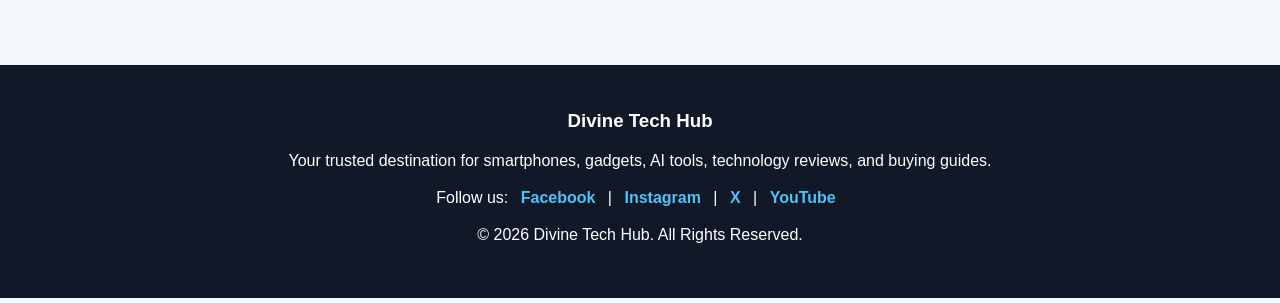
==== commit 56aacaf8: "Update index.html" ====
--- a/index.html
+++ b/index.html
@@ -46,6 +46,40 @@
 </div>
 
 </section>
+  <section class="section">
+
+<div class="container">
+
+<h2>Editor's Choice</h2>
+
+<div class="cards">
+
+<div class="card">
+<img src="https://via.placeholder.com/300x200?text=Smartphone" alt="Smartphone">
+<h3>Samsung Galaxy Series</h3>
+<p>Powerful performance, premium cameras, and AI features.</p>
+<a href="#" class="btn">View Product</a>
+</div>
+
+<div class="card">
+<img src="https://via.placeholder.com/300x200?text=Laptop" alt="Laptop">
+<h3>MacBook Air</h3>
+<p>Lightweight, fast, and ideal for creators and professionals.</p>
+<a href="#" class="btn">View Product</a>
+</div>
+
+<div class="card">
+<img src="https://via.placeholder.com/300x200?text=Headphones" alt="Headphones">
+<h3>Sony WH-1000XM</h3>
+<p>Premium wireless headphones with excellent noise cancellation.</p>
+<a href="#" class="btn">View Product</a>
+</div>
+
+</div>
+
+</div>
+
+  </section>
 
 <div class="container">
 
--- a/style.css
+++ b/style.css
@@ -320,4 +320,24 @@
 
 .header nav a:hover{
     color:#4fc3f7;
-}
+}.hero{
+background:linear-gradient(135deg,#0f172a,#2563eb);
+color:white;
+text-align:center;
+padding:120px 20px;
+}
+
+.hero h2{
+font-size:48px;
+margin-bottom:20px;
+}
+
+.hero p{
+font-size:20px;
+max-width:700px;
+margin:0 auto 30px;
+}
+
+.hero .btn{
+margin:10px;
+}
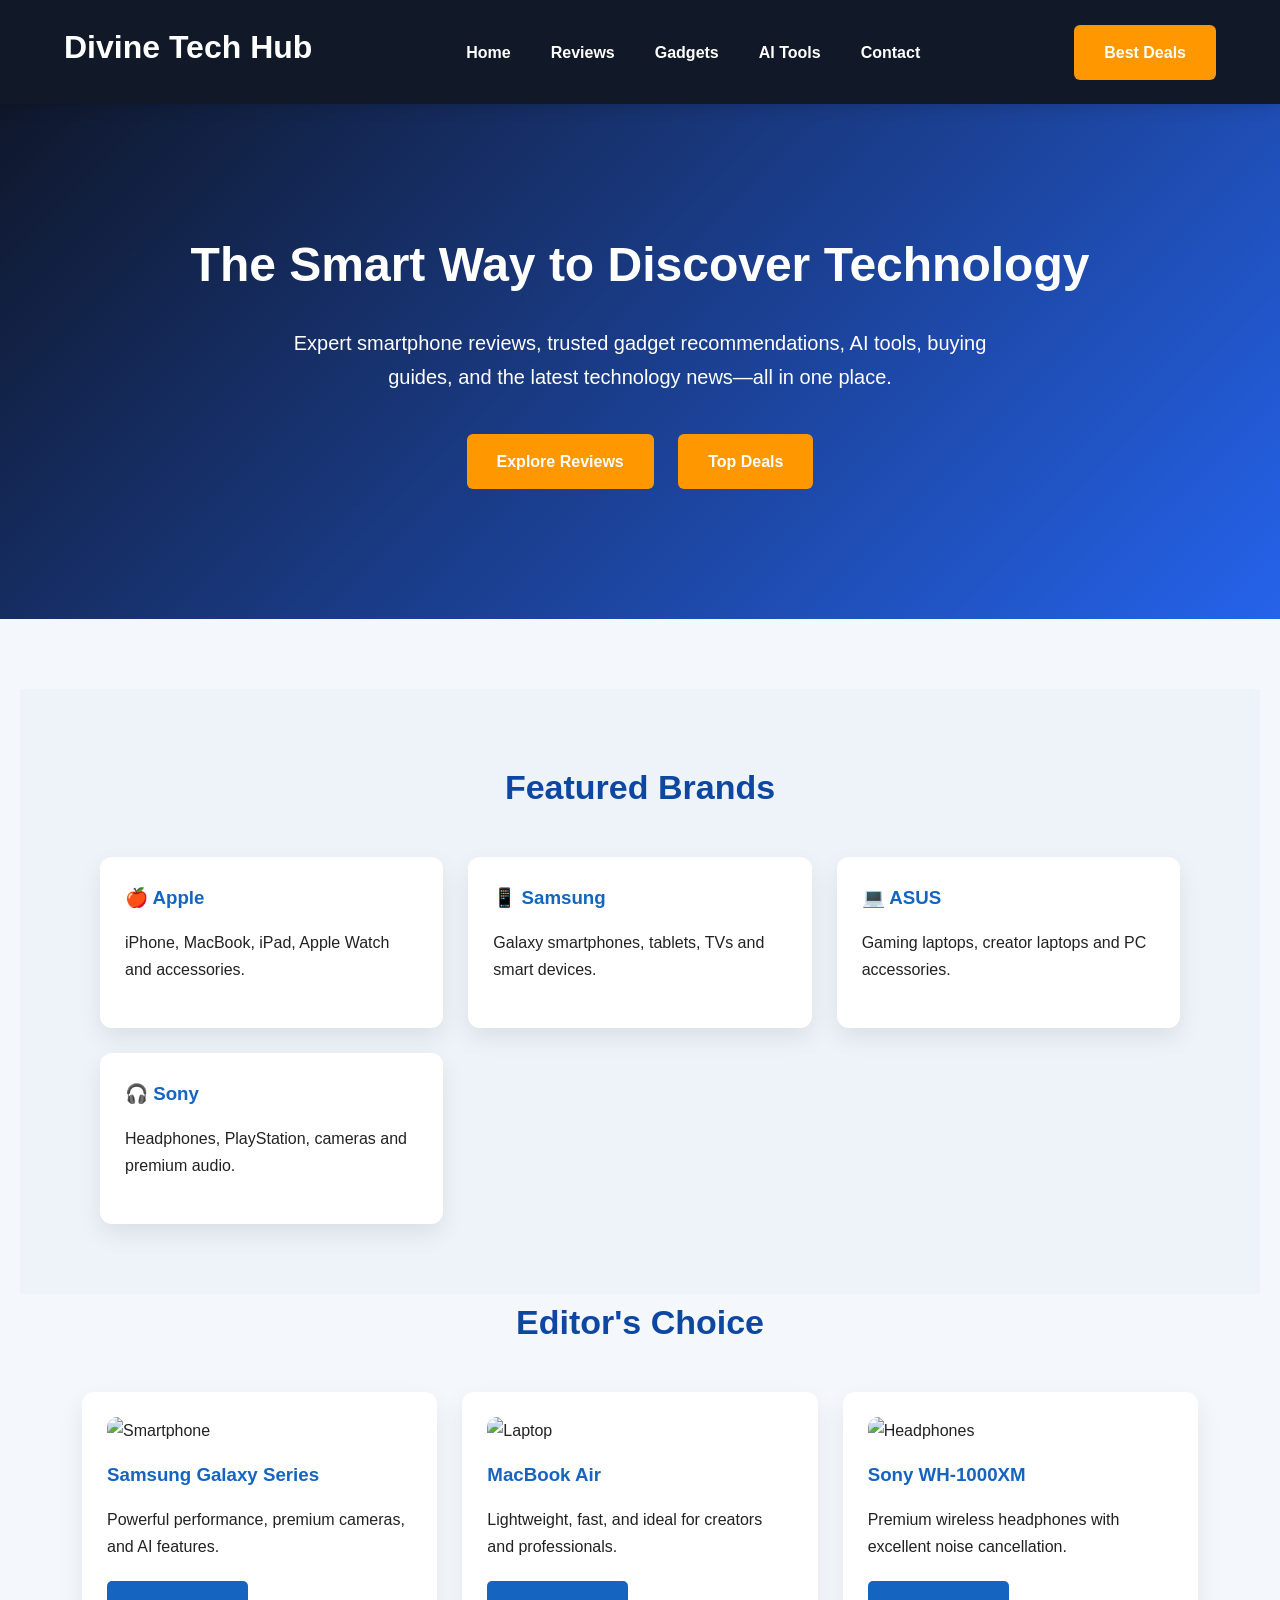
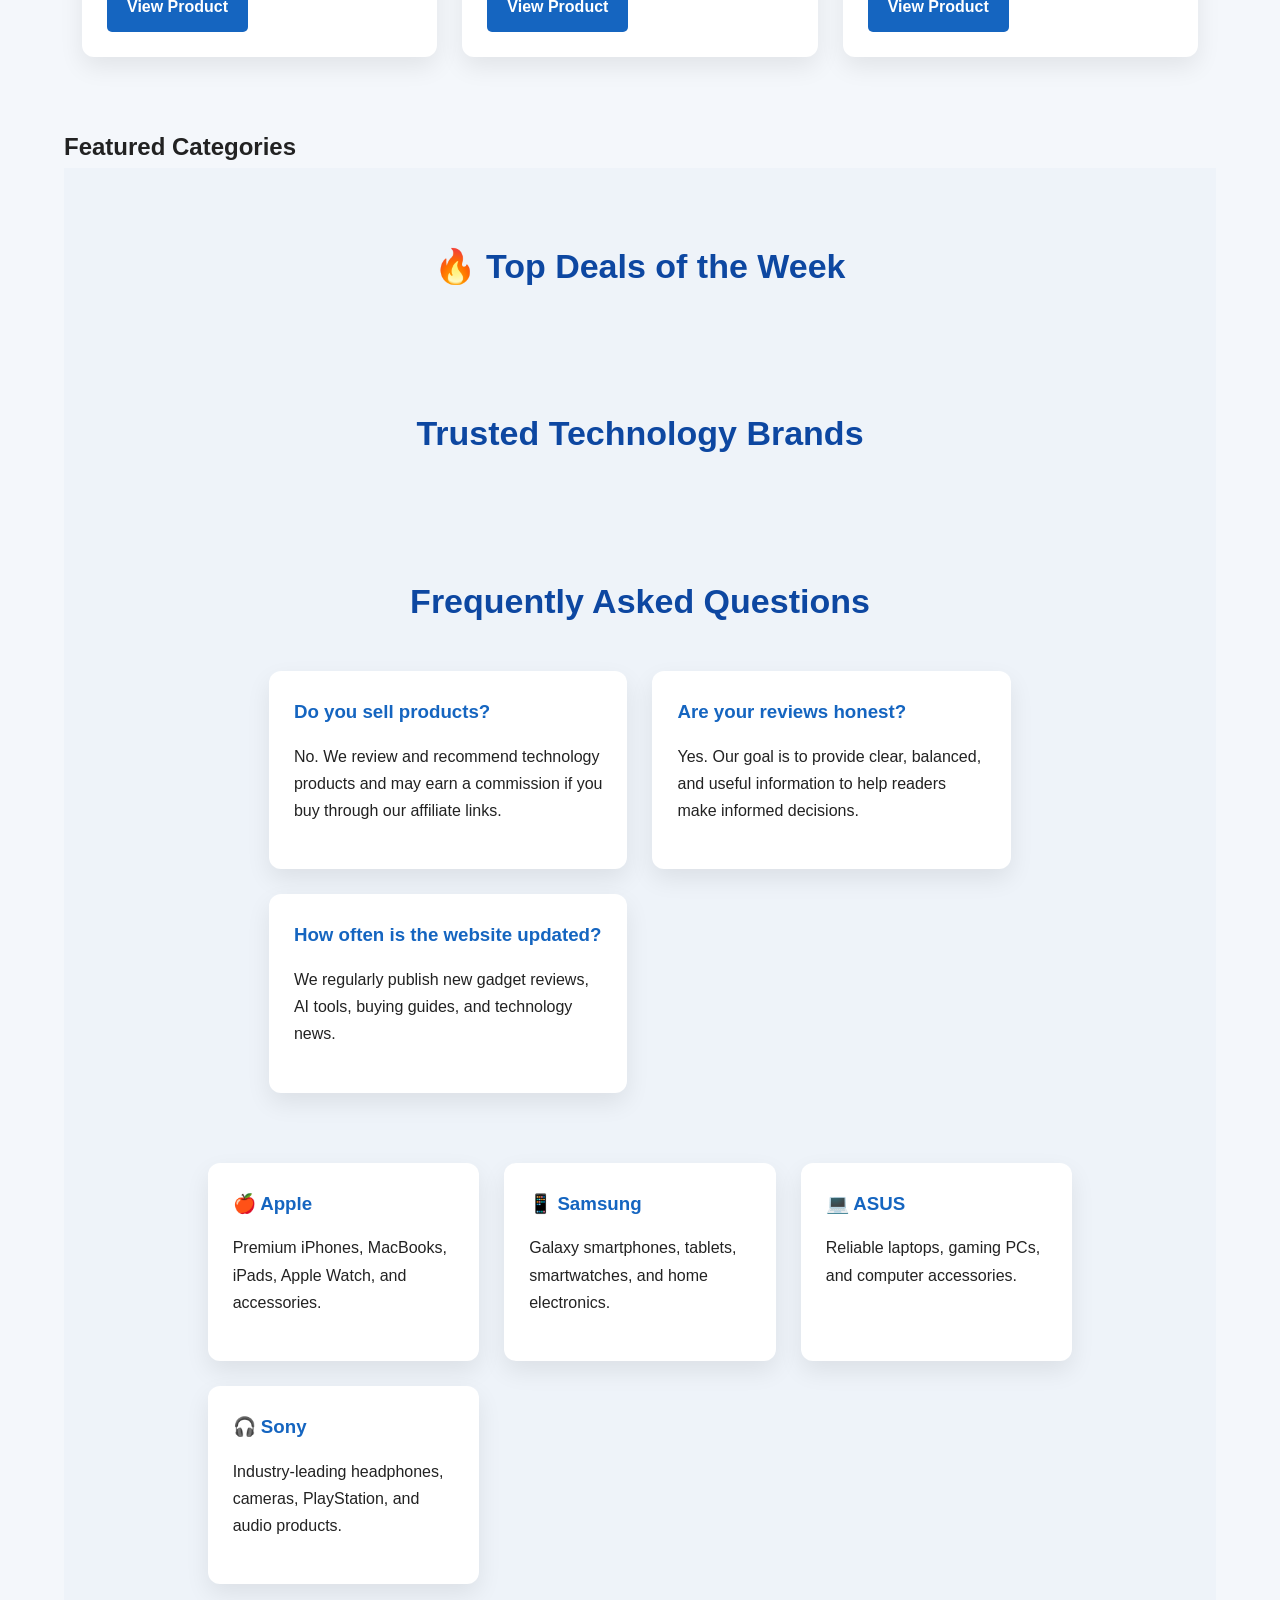
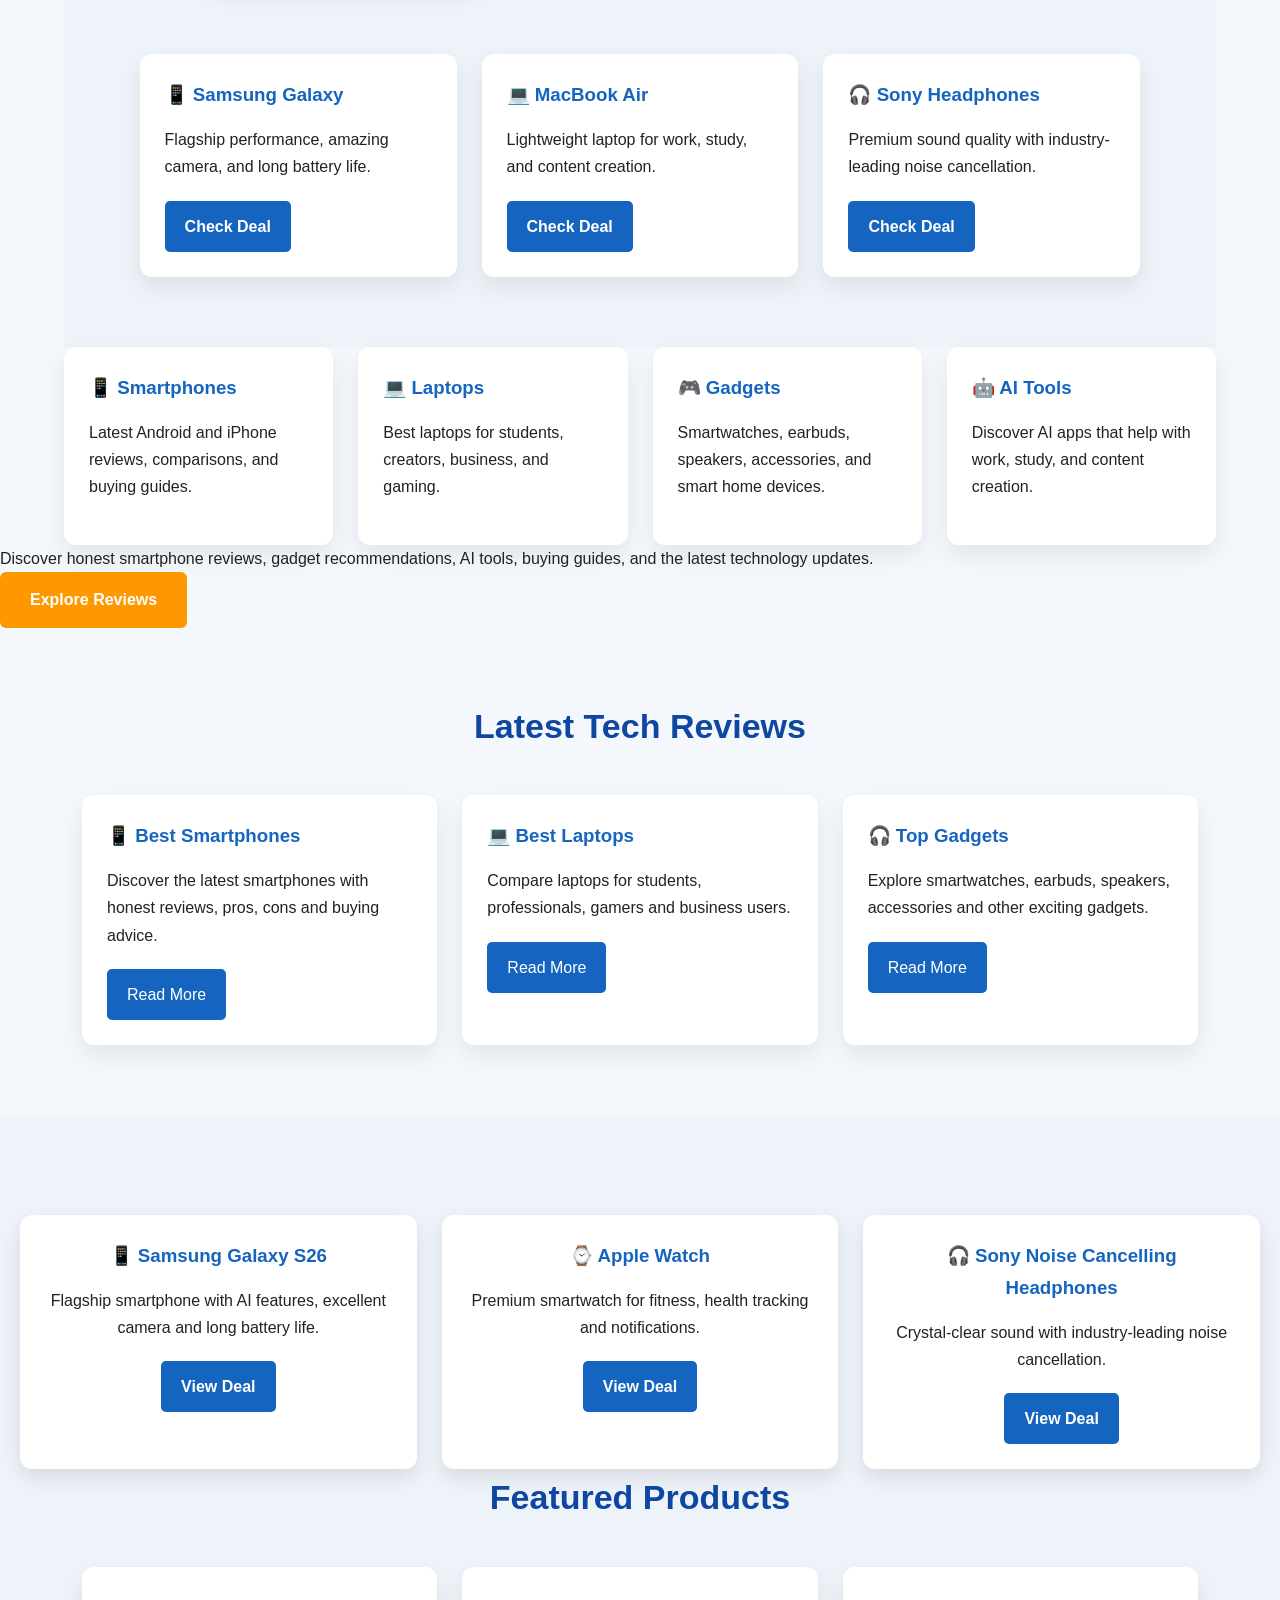
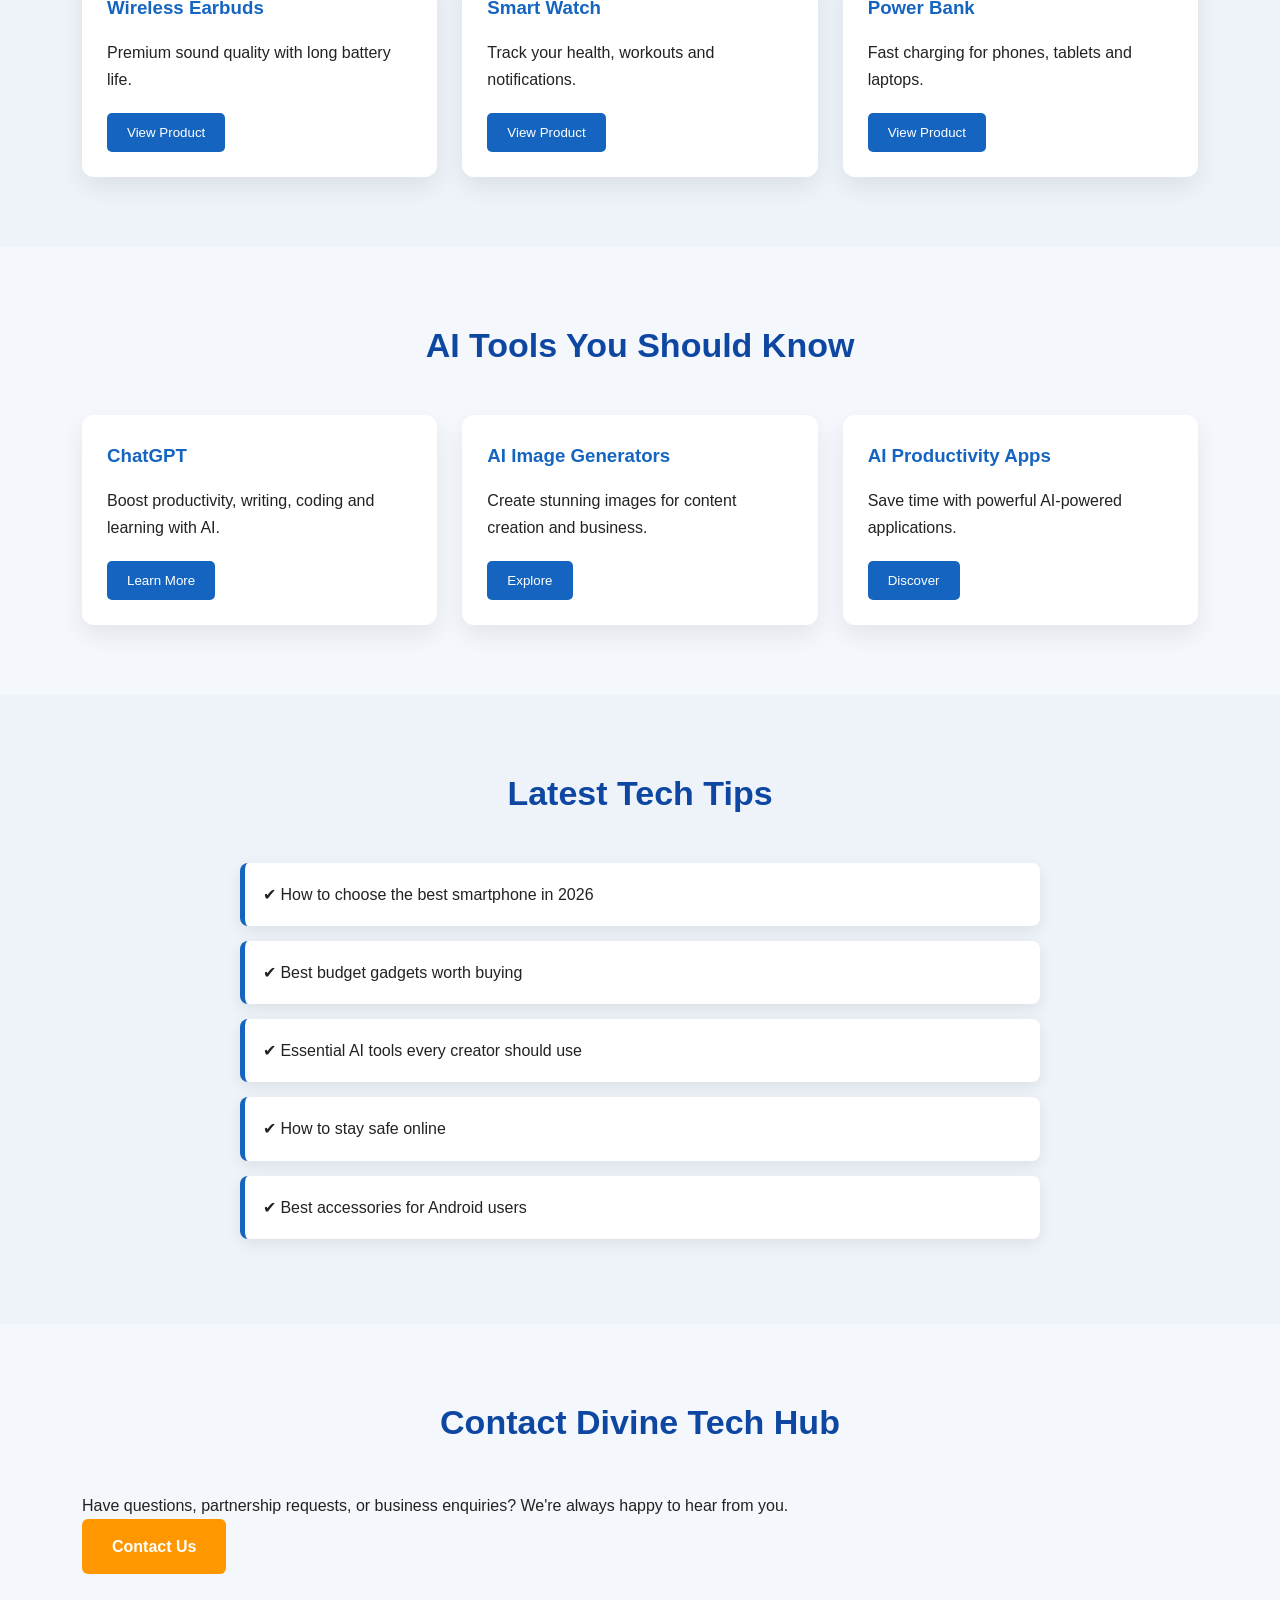
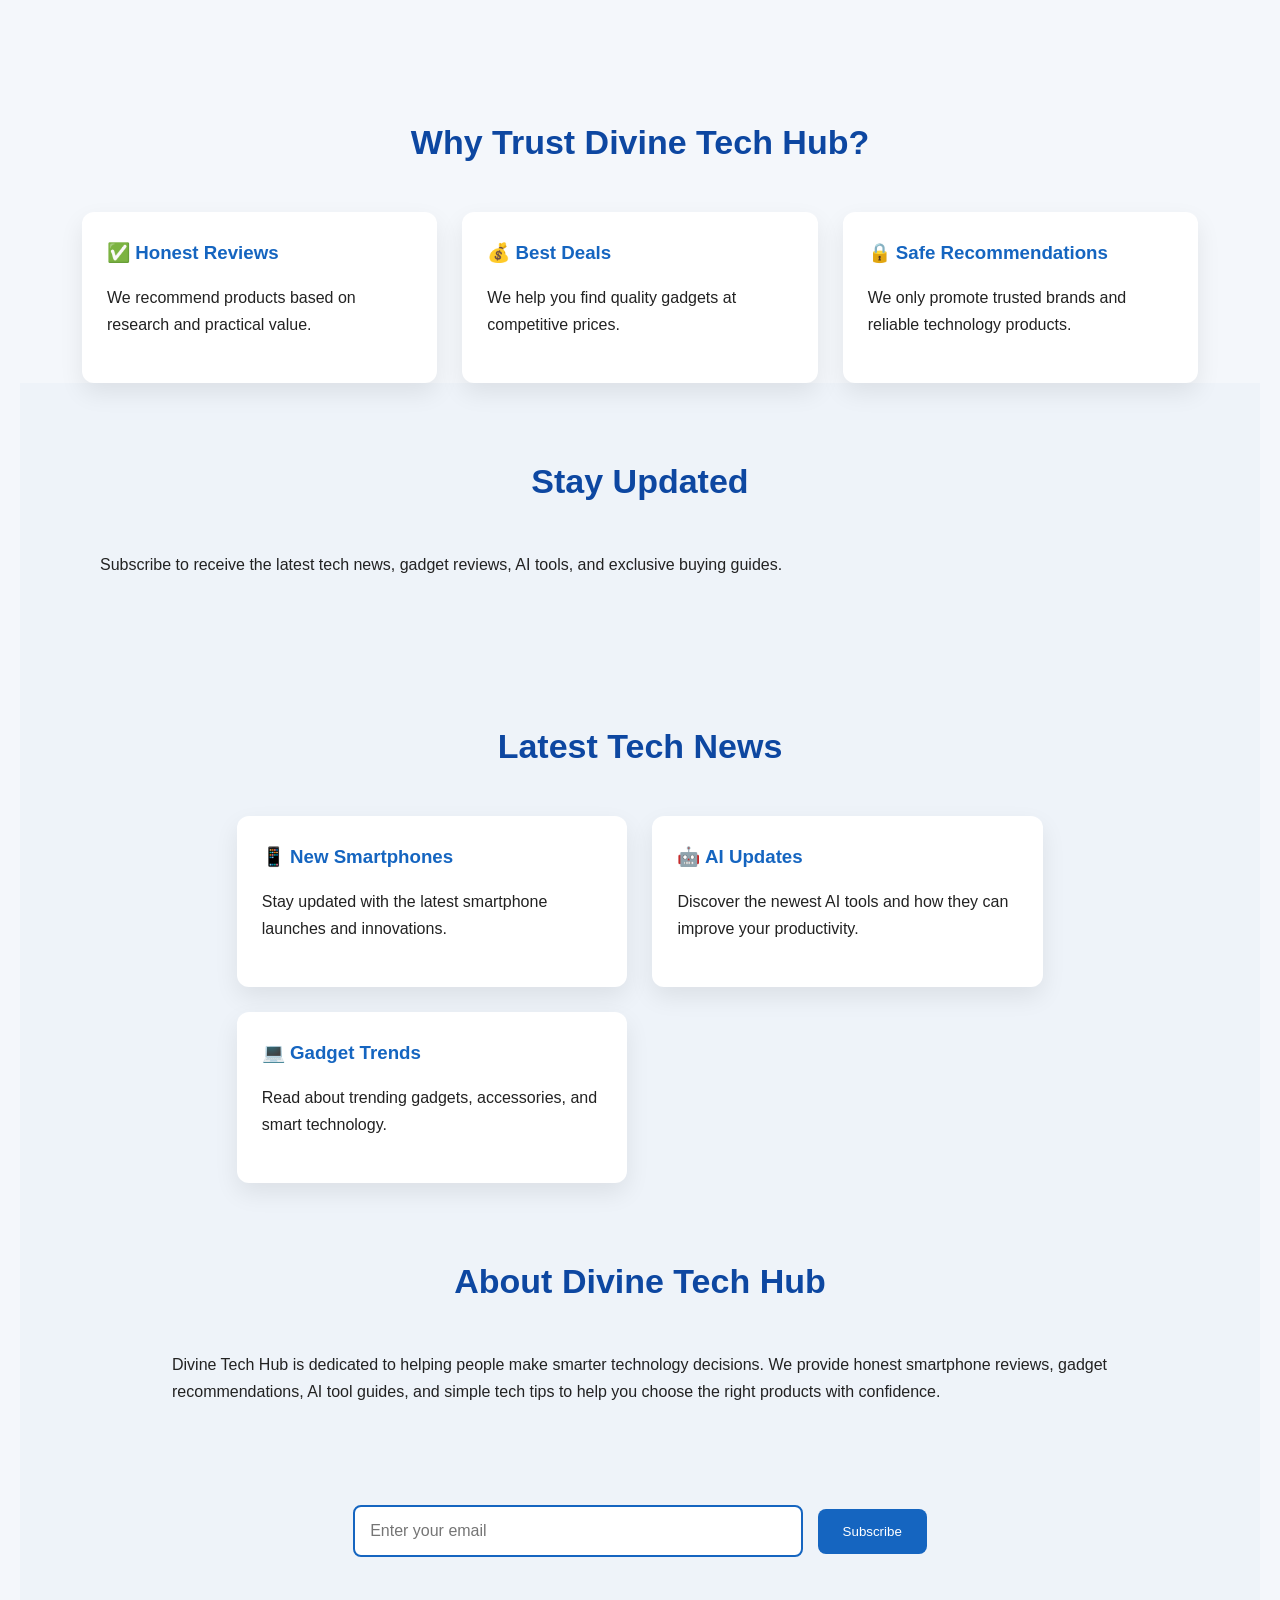
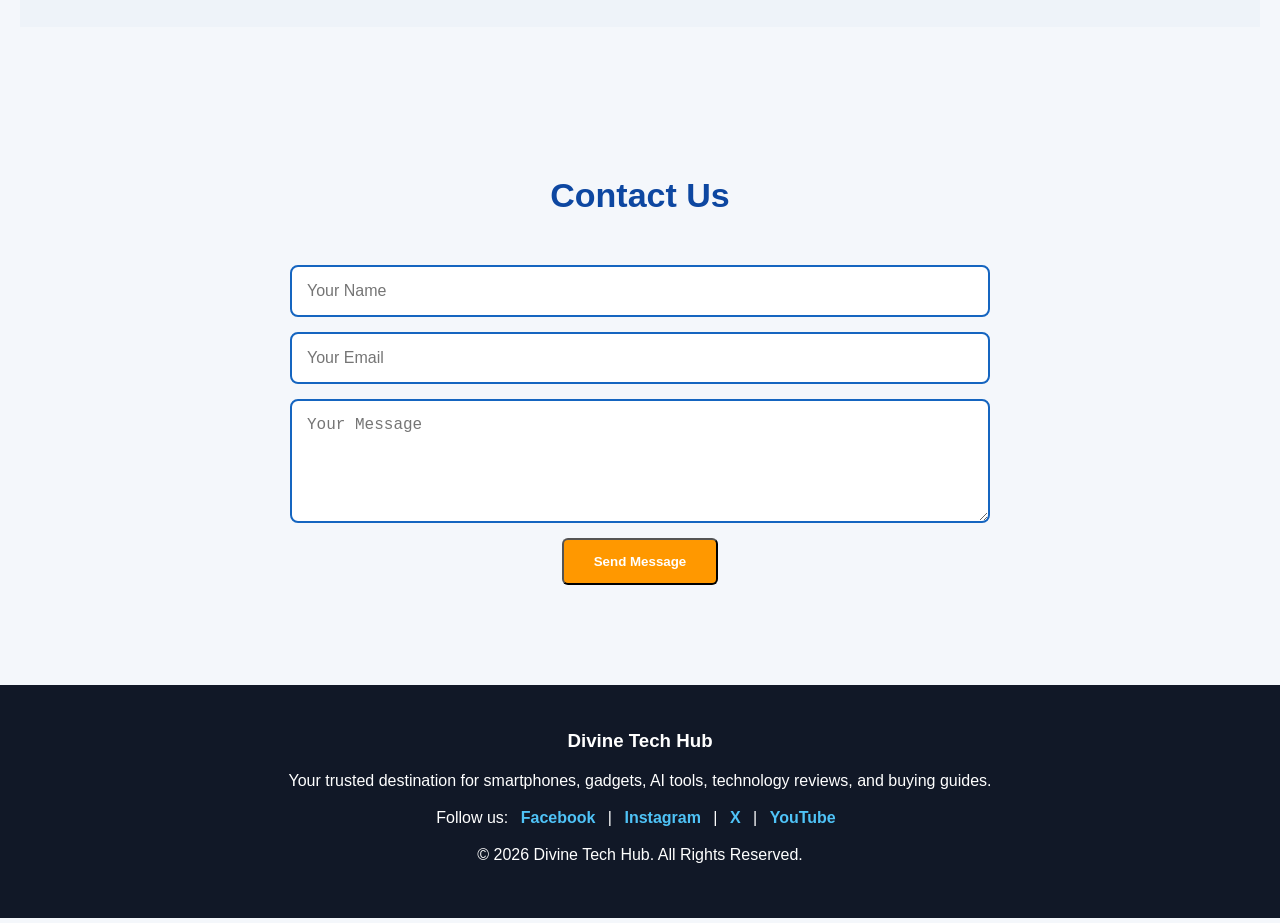
==== commit 8f9e97ab: "Update index.html" ====
--- a/index.html
+++ b/index.html
@@ -47,6 +47,39 @@
 
 </section>
   <section class="section">
+    <section class="section dark">
+
+<div class="container">
+
+<h2>Featured Brands</h2>
+
+<div class="cards">
+
+<div class="card">
+<h3>🍎 Apple</h3>
+<p>iPhone, MacBook, iPad, Apple Watch and accessories.</p>
+</div>
+
+<div class="card">
+<h3>📱 Samsung</h3>
+<p>Galaxy smartphones, tablets, TVs and smart devices.</p>
+</div>
+
+<div class="card">
+<h3>💻 ASUS</h3>
+<p>Gaming laptops, creator laptops and PC accessories.</p>
+</div>
+
+<div class="card">
+<h3>🎧 Sony</h3>
+<p>Headphones, PlayStation, cameras and premium audio.</p>
+</div>
+
+</div>
+
+</div>
+
+    </section>
 
 <div class="container">
 
--- a/style.css
+++ b/style.css
@@ -341,3 +341,20 @@
 .hero .btn{
 margin:10px;
 }
+.card img{
+width:100%;
+height:200px;
+object-fit:cover;
+border-radius:10px;
+margin-bottom:15px;
+}
+
+.card{
+overflow:hidden;
+}
+.header{
+position:sticky;
+top:0;
+z-index:1000;
+box-shadow:0 2px 15px rgba(0,0,0,0.15);
+   }
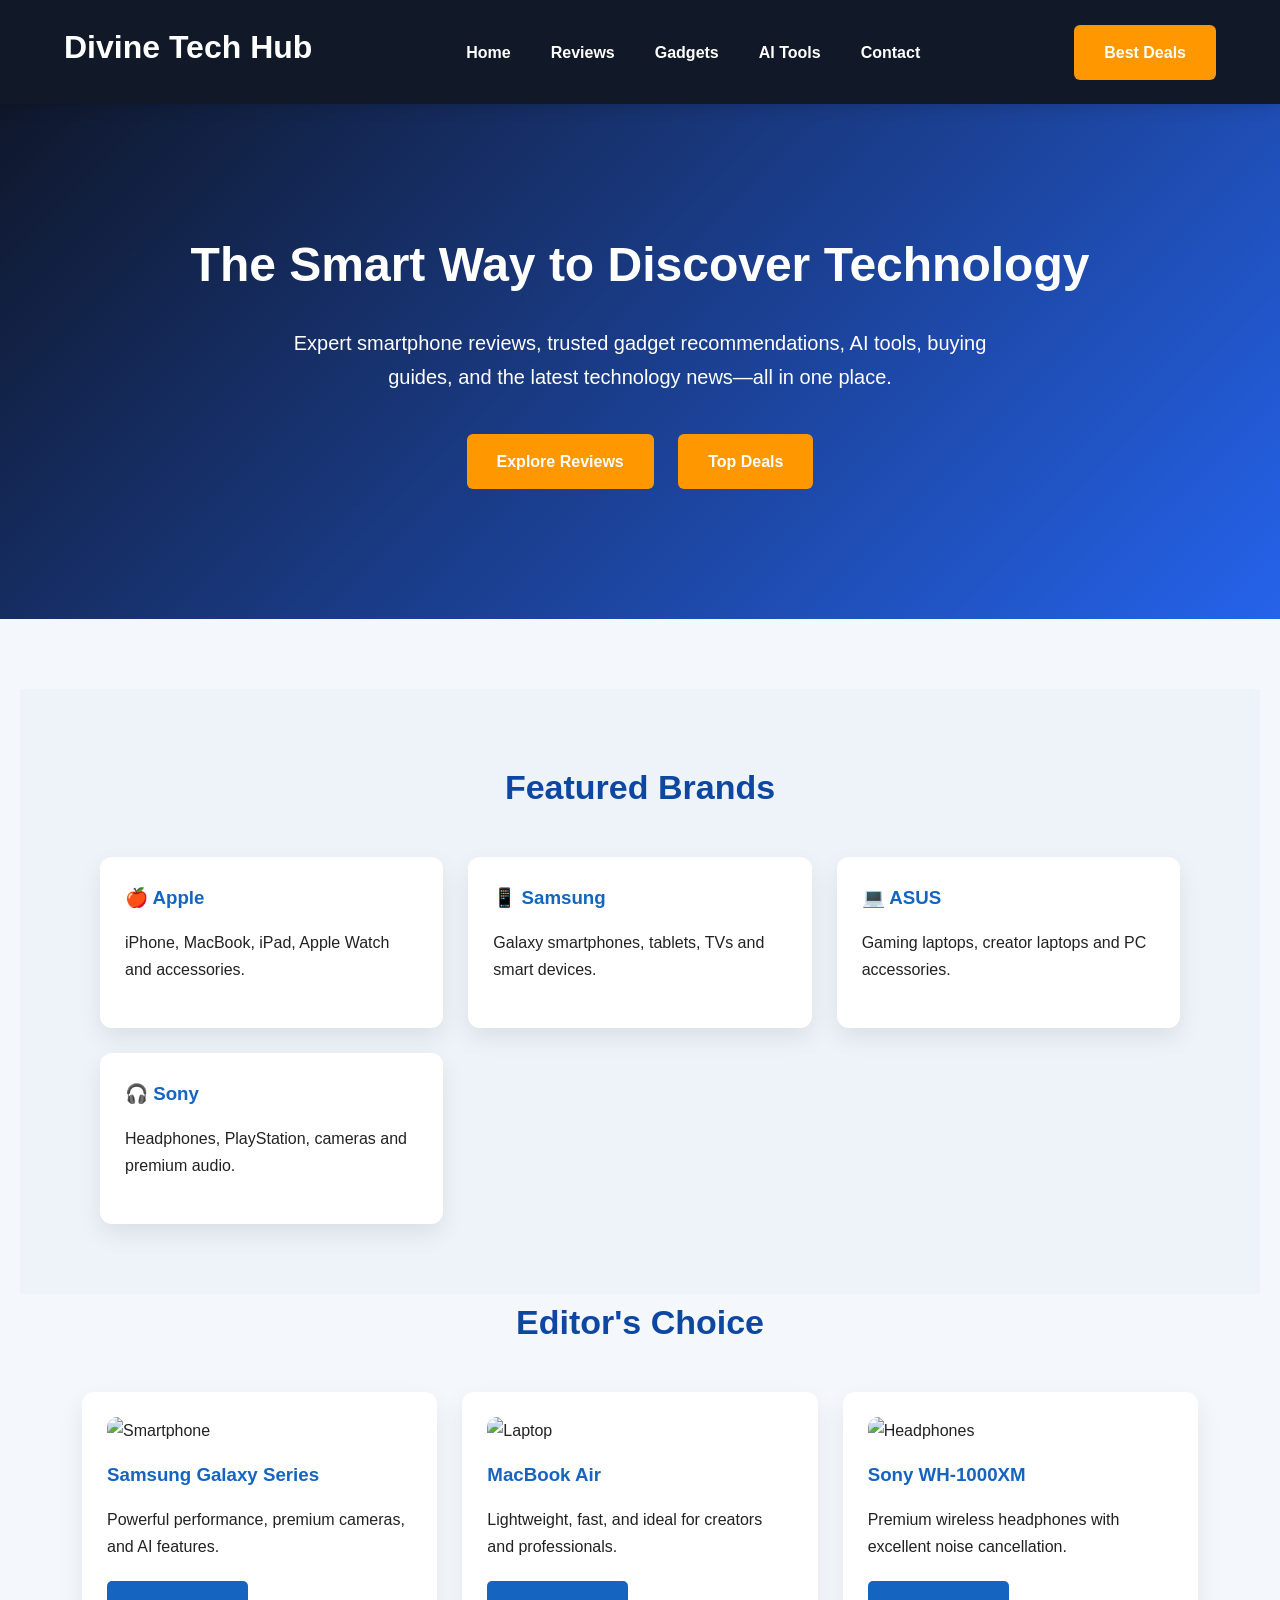
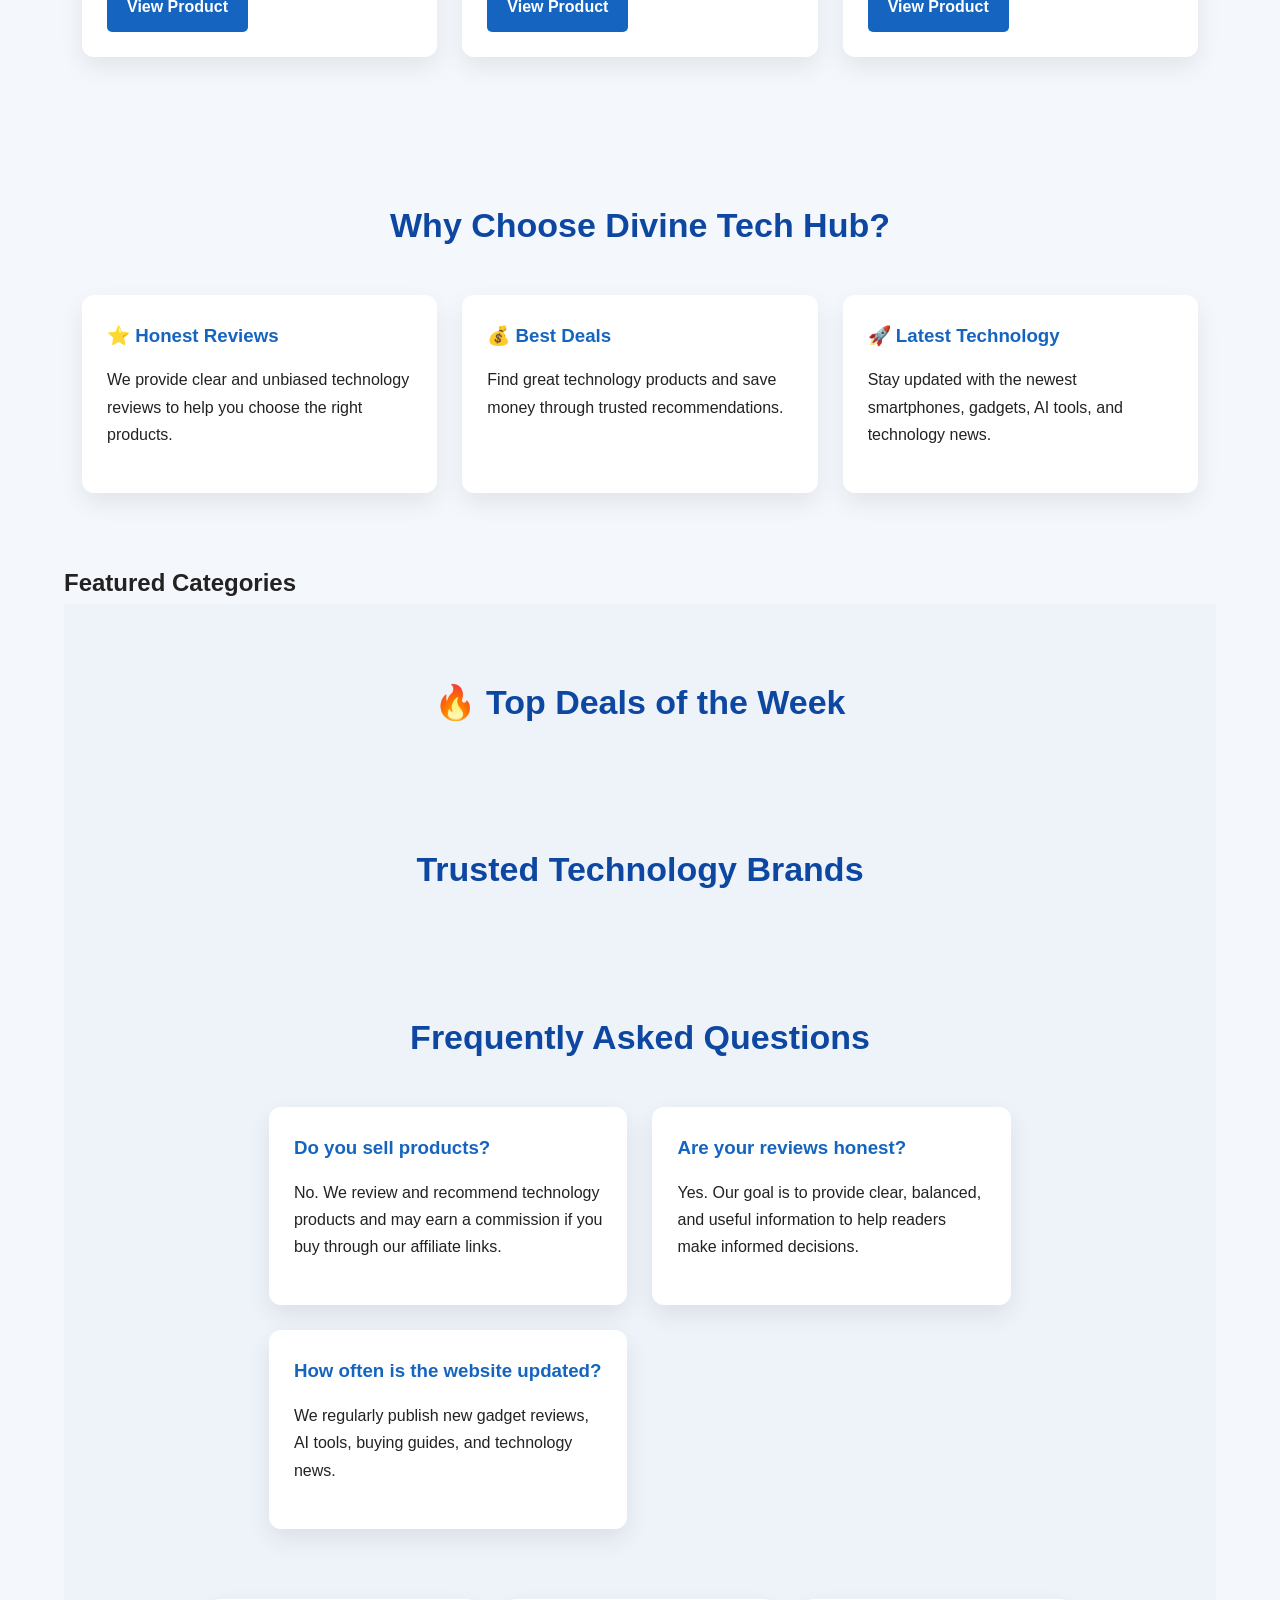
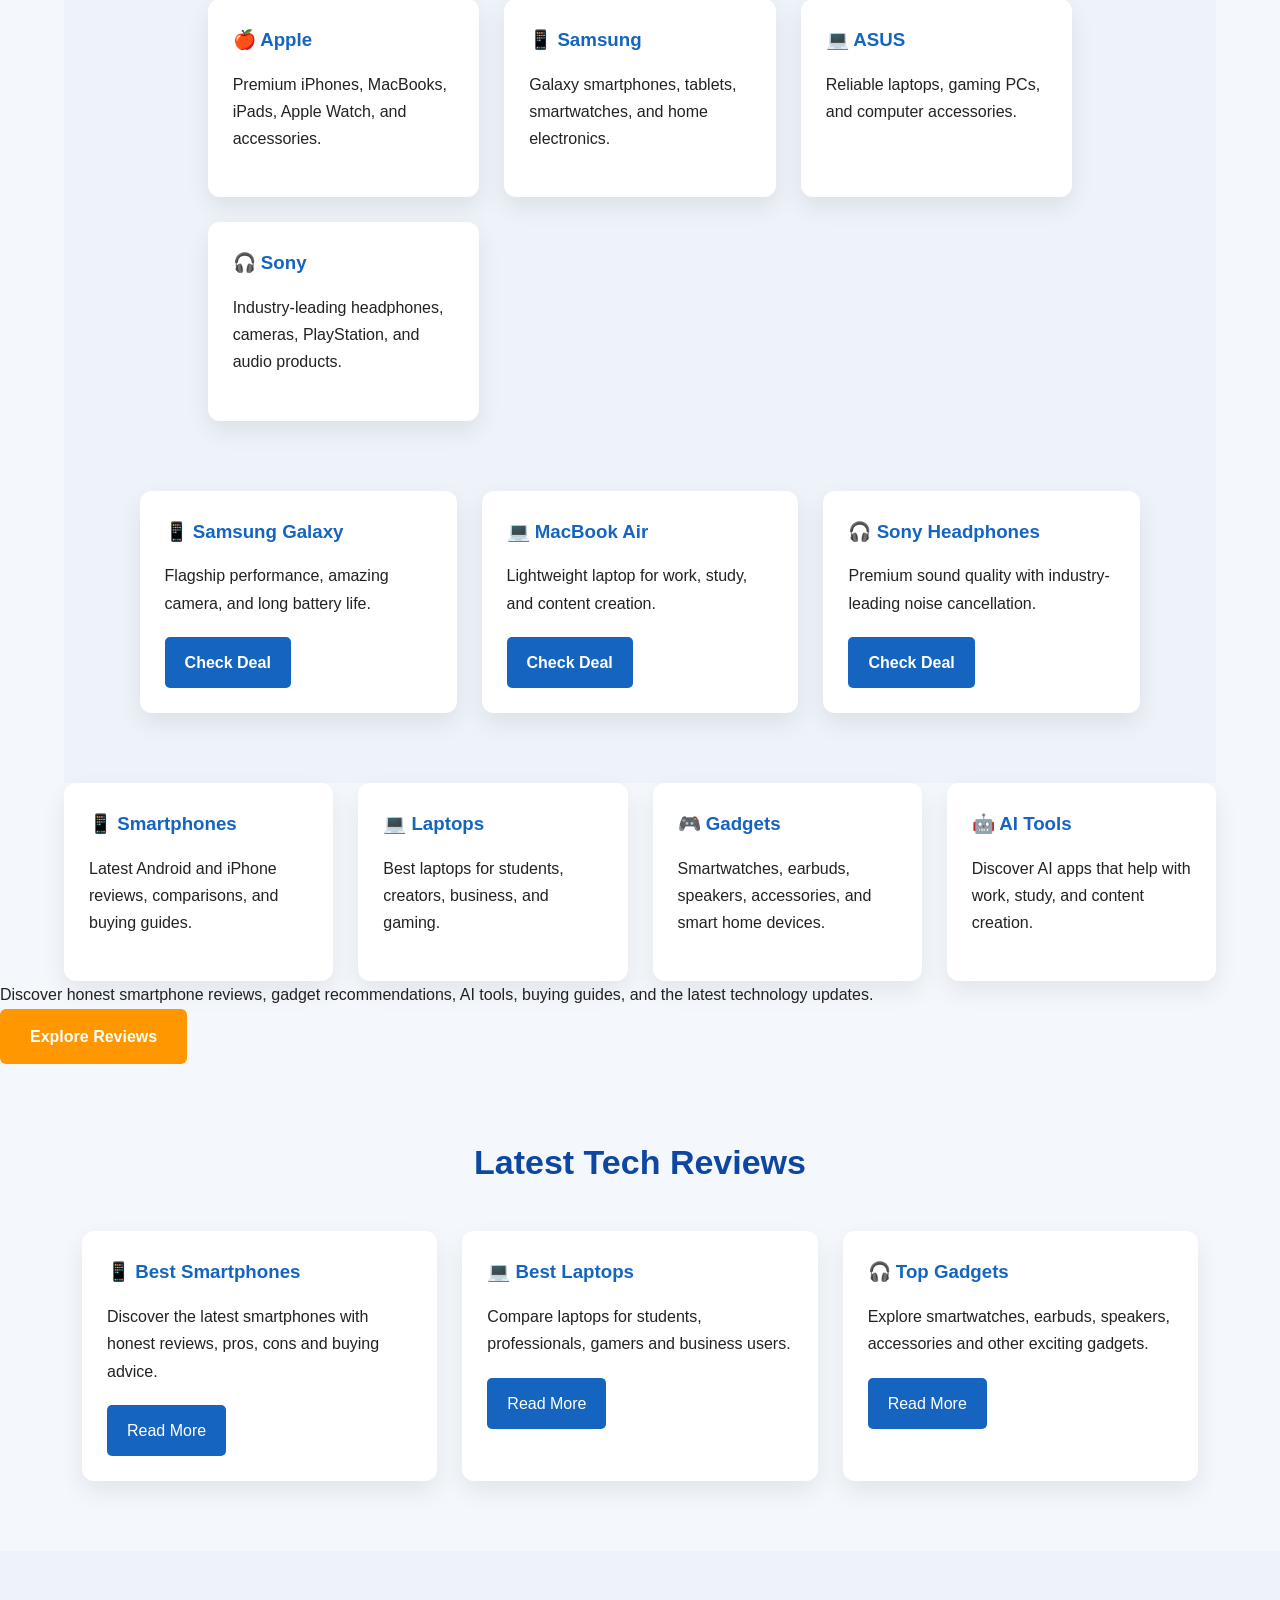
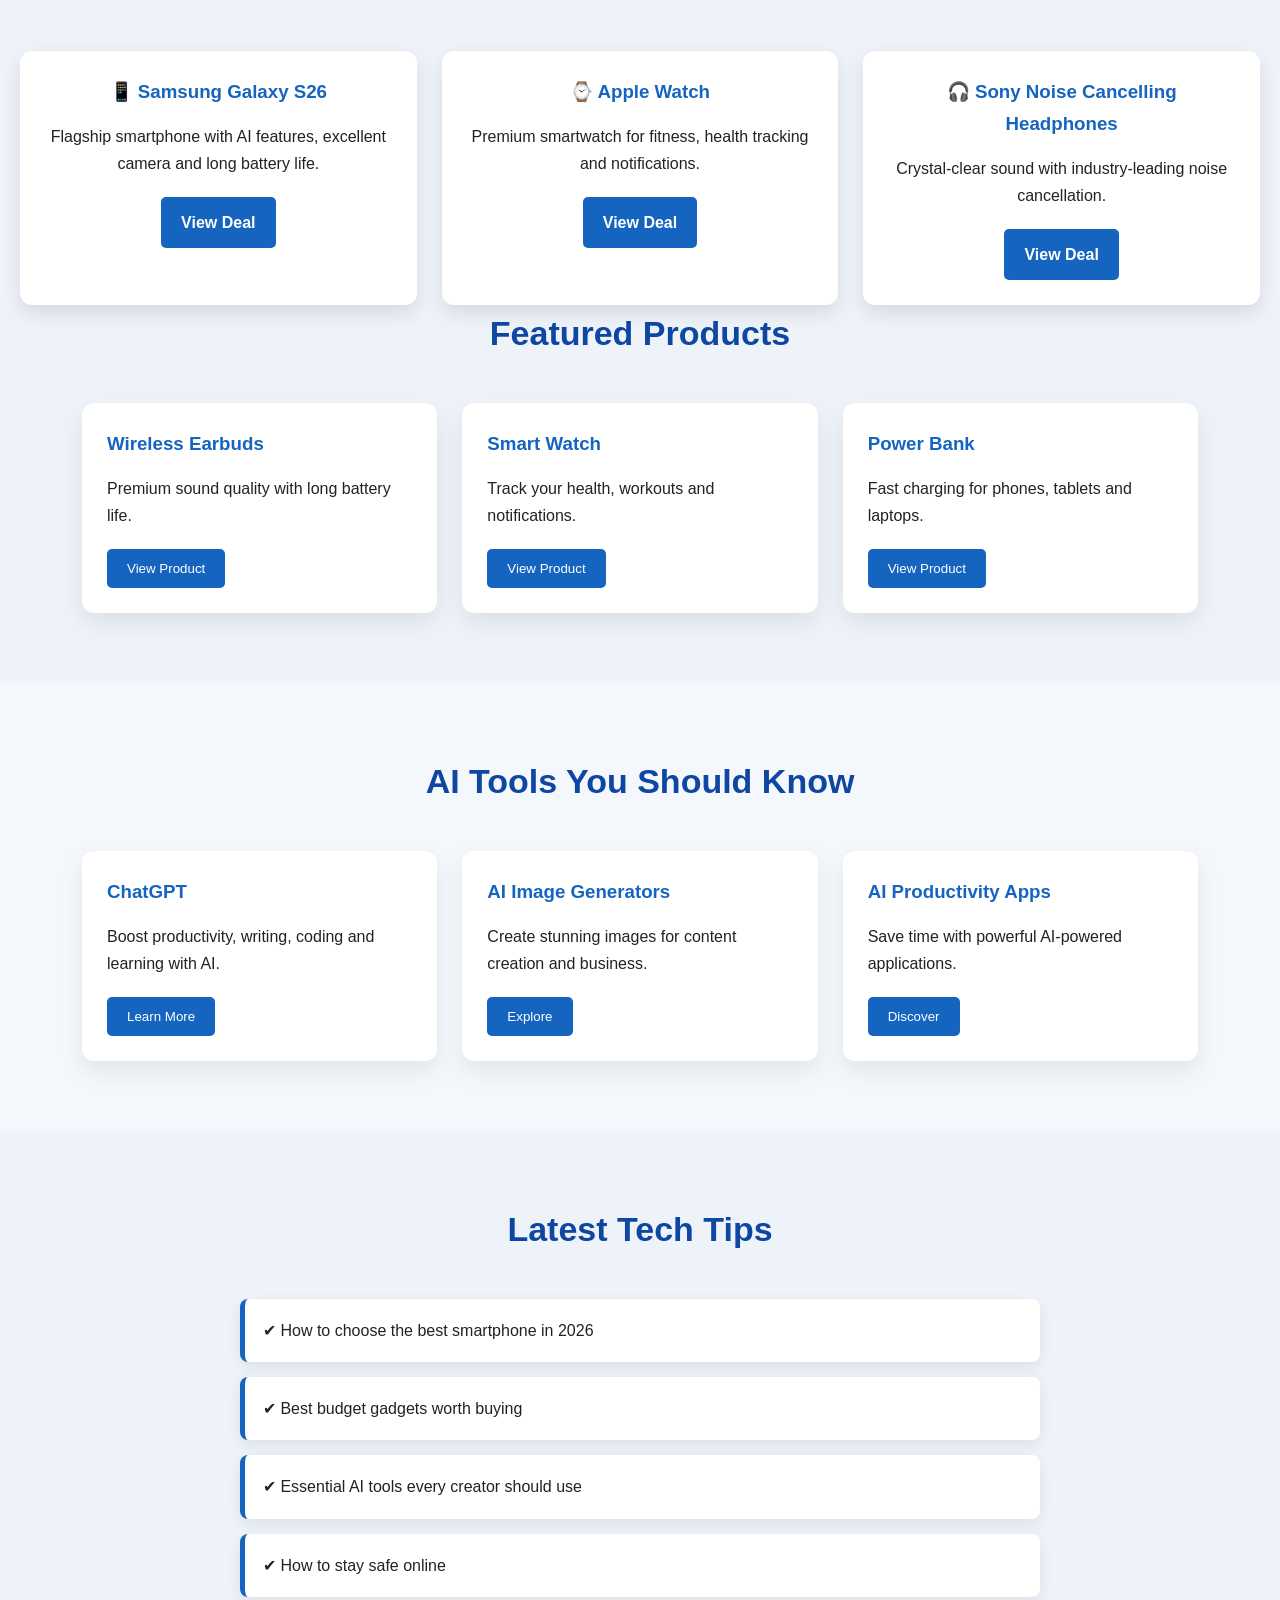
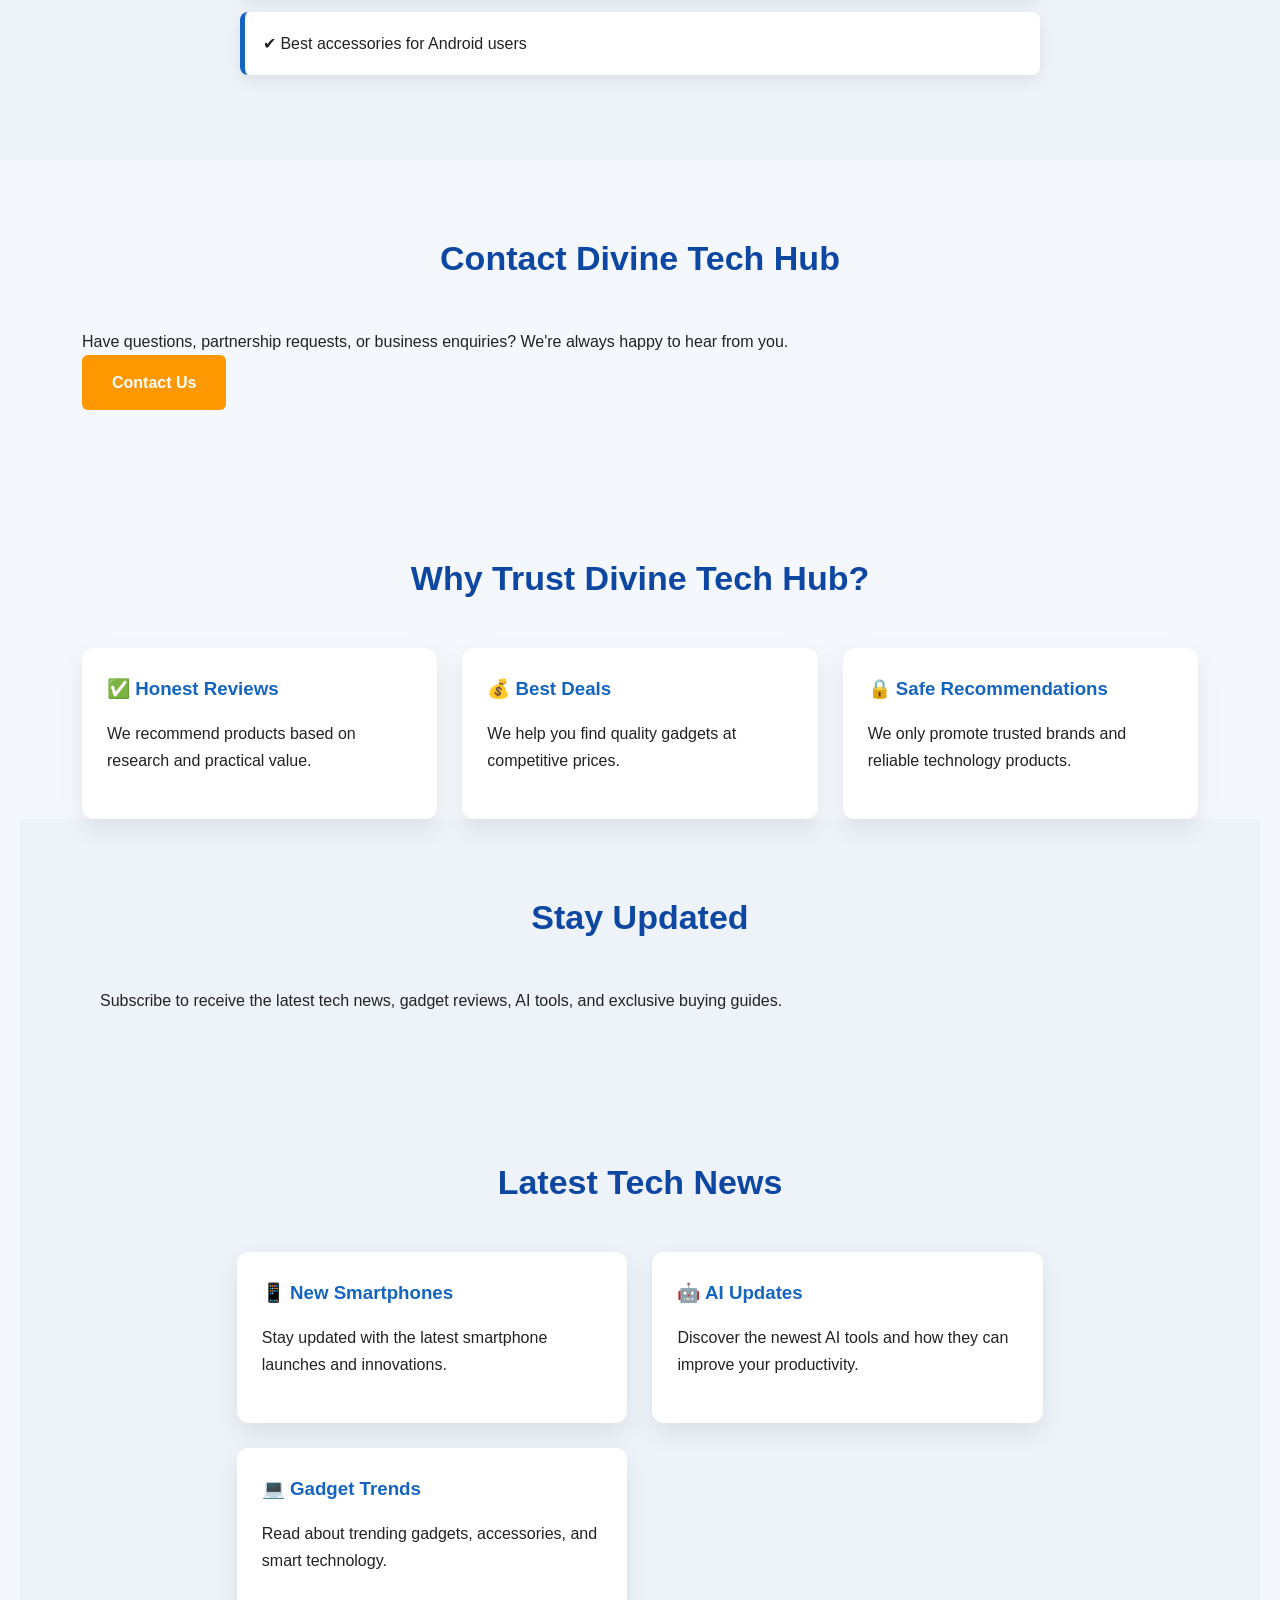
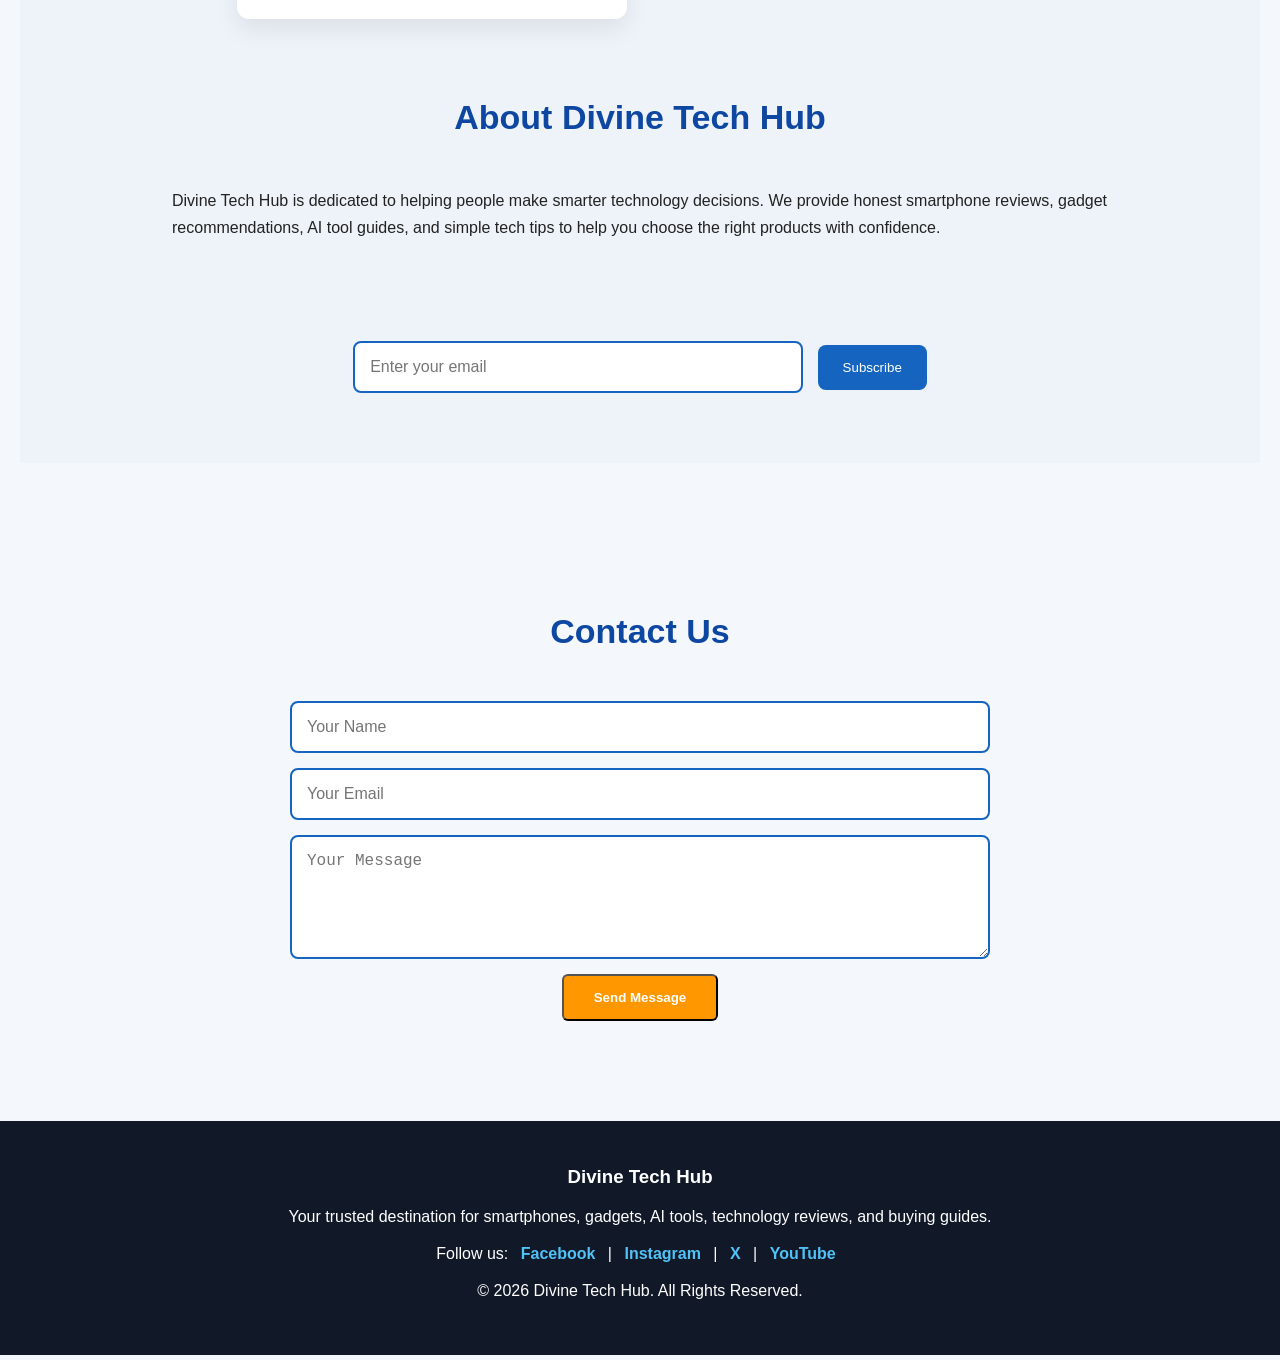
==== commit 3c8eaad2: "Update index.html" ====
--- a/index.html
+++ b/index.html
@@ -113,6 +113,34 @@
 </div>
 
   </section>
+  <section class="section">
+
+<div class="container">
+
+<h2>Why Choose Divine Tech Hub?</h2>
+
+<div class="cards">
+
+<div class="card">
+<h3>⭐ Honest Reviews</h3>
+<p>We provide clear and unbiased technology reviews to help you choose the right products.</p>
+</div>
+
+<div class="card">
+<h3>💰 Best Deals</h3>
+<p>Find great technology products and save money through trusted recommendations.</p>
+</div>
+
+<div class="card">
+<h3>🚀 Latest Technology</h3>
+<p>Stay updated with the newest smartphones, gadgets, AI tools, and technology news.</p>
+</div>
+
+</div>
+
+</div>
+
+  </section>
 
 <div class="container">
 
